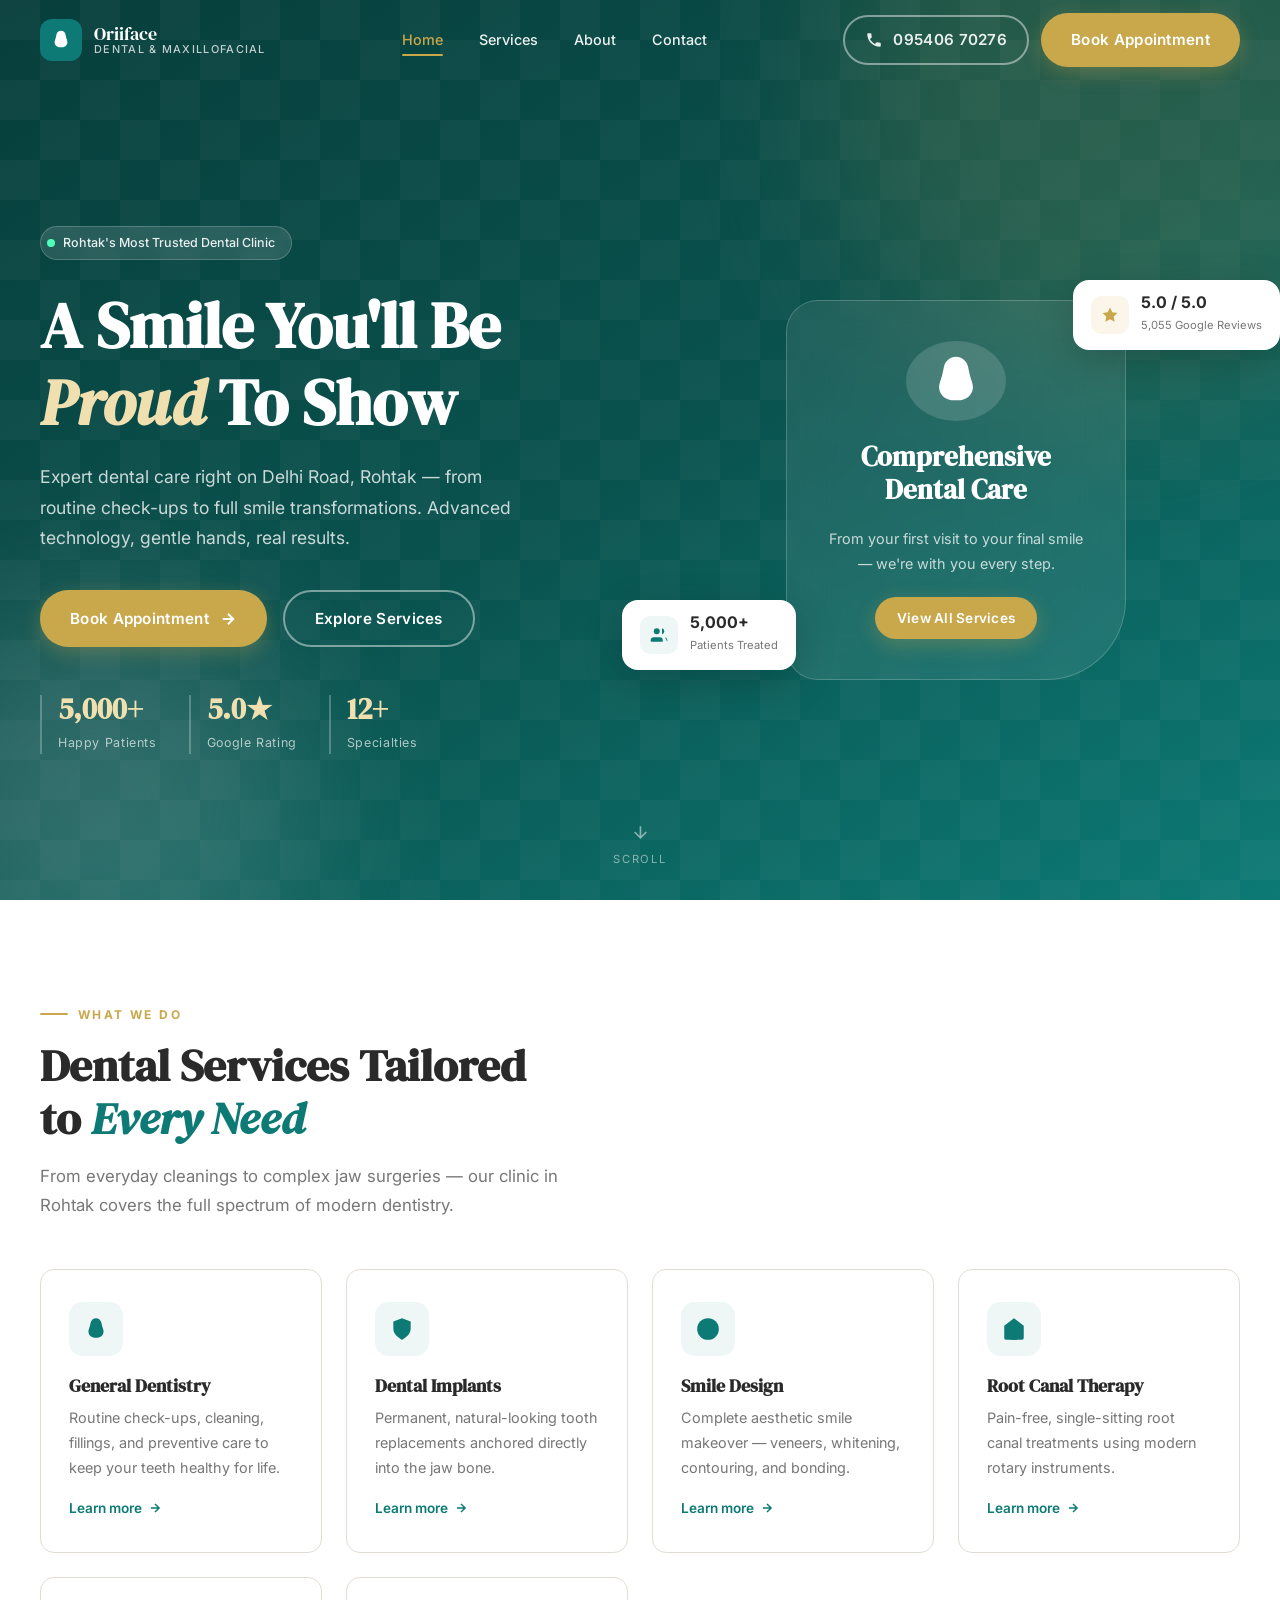
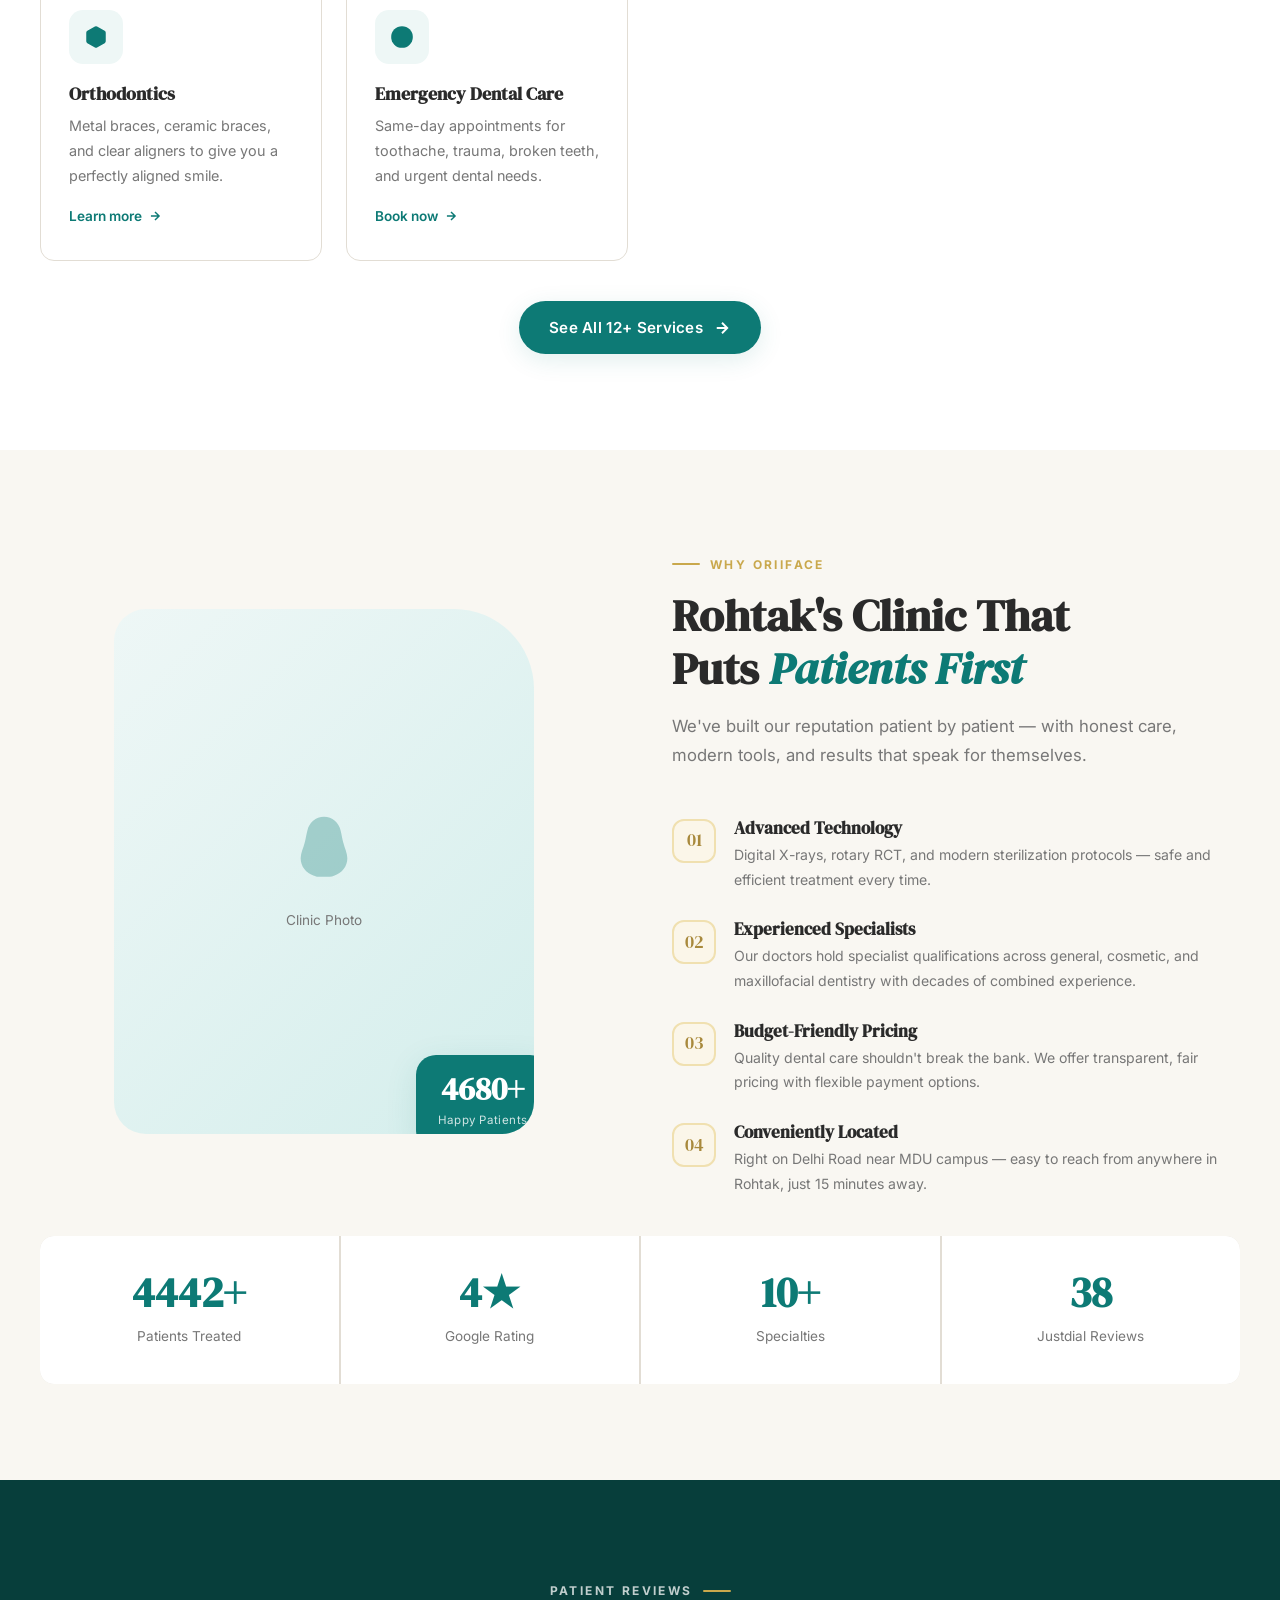
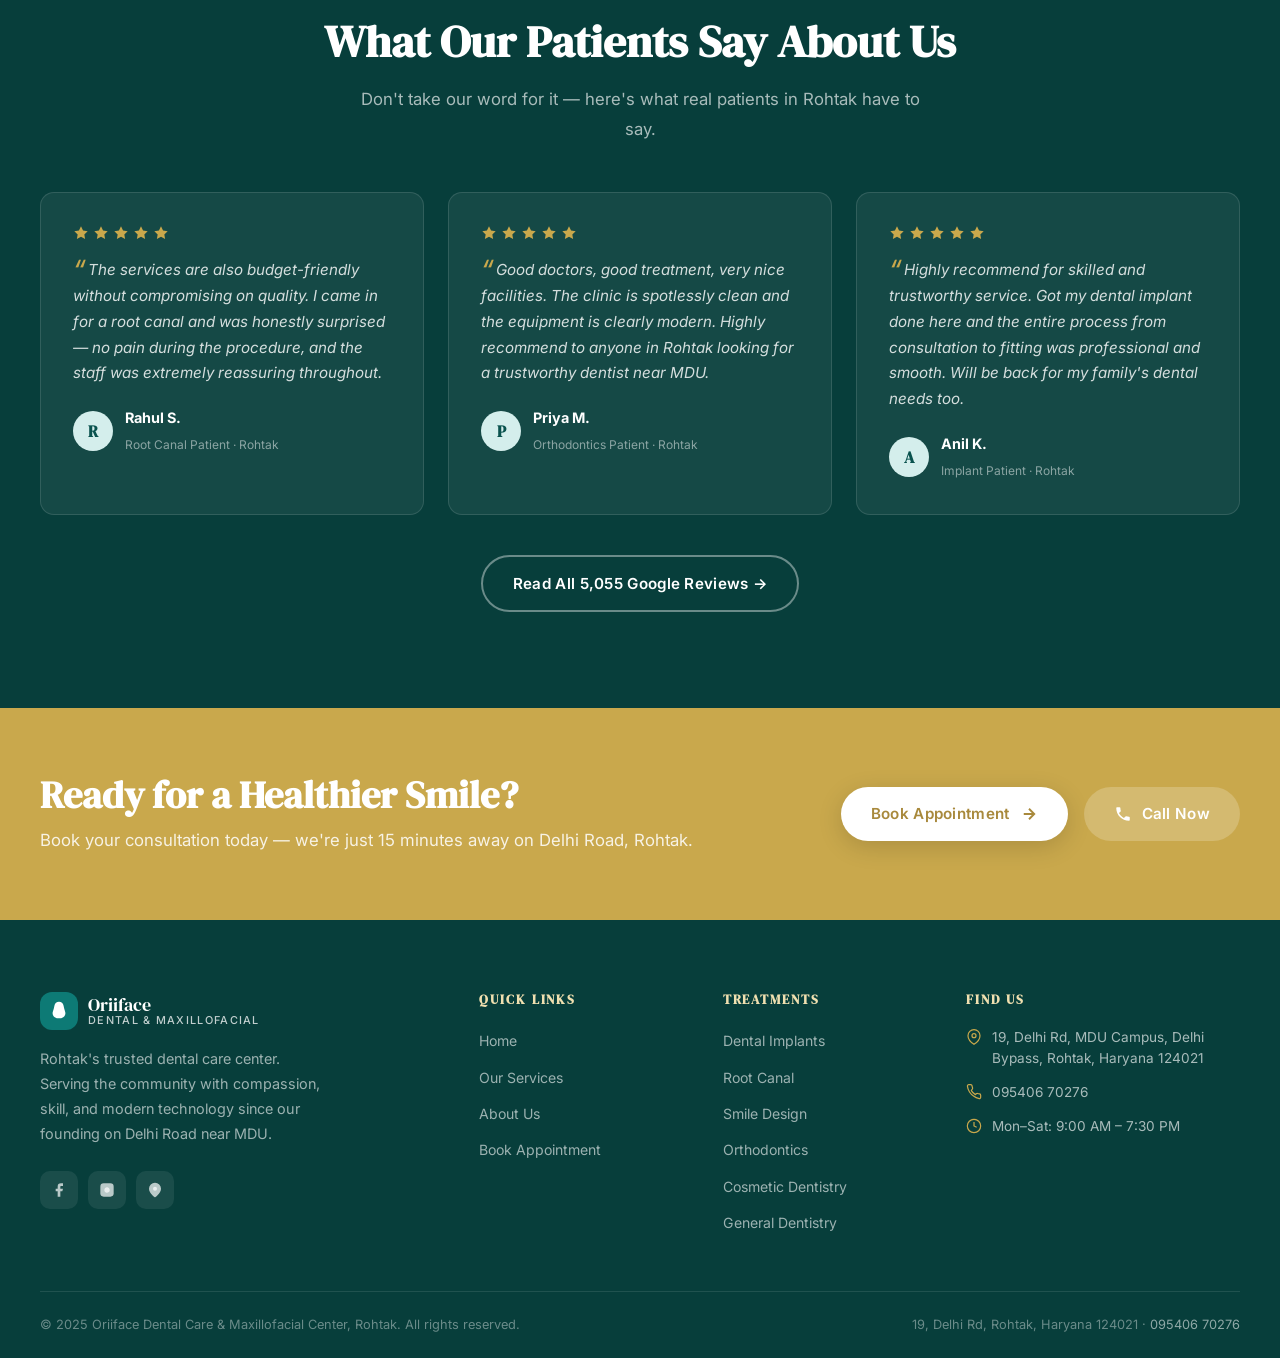
==== index.html @ bbf4f92e "Launch: Oriiface Dental Care website — 4 pages + full local SEO - index.html: Home page with hero, s" ====
<!DOCTYPE html>
<html lang="en">
<head>
  <meta charset="UTF-8" />
  <meta name="viewport" content="width=device-width, initial-scale=1.0" />

  <!-- ═══ SEO: Primary ═══ -->
  <title>Best Dental Clinic in Rohtak | Oriiface Dental Care & Maxillofacial Center</title>
  <meta name="description" content="Oriiface Dental Care & Maxillofacial Center — Rohtak's most trusted dental clinic near MDU, Delhi Bypass. Dental implants, root canals, smile design, orthodontics & cosmetic dentistry. 5-star rated. Call 095406 70276." />
  <meta name="keywords" content="dental clinic Rohtak, dentist Rohtak, best dentist in Rohtak, dental clinic near MDU Rohtak, dental implants Rohtak, root canal Rohtak, smile design Rohtak, orthodontics Rohtak, dental clinic Delhi Road Rohtak, Oriiface dental care, Haryana dental clinic" />
  <link rel="canonical" href="https://oriiface.in/" />

  <!-- ═══ SEO: Open Graph ═══ -->
  <meta property="og:type" content="website" />
  <meta property="og:title" content="Oriiface Dental Care & Maxillofacial Center | Rohtak" />
  <meta property="og:description" content="Advanced dental care in Rohtak, Haryana. Implants, cosmetic dentistry, orthodontics & more. 5-star rated clinic near MDU." />
  <meta property="og:url" content="https://oriiface.in/" />
  <meta property="og:site_name" content="Oriiface Dental Care" />
  <meta property="og:locale" content="en_IN" />

  <!-- ═══ SEO: Twitter Card ═══ -->
  <meta name="twitter:card" content="summary_large_image" />
  <meta name="twitter:title" content="Oriiface Dental Care | Best Dentist in Rohtak" />
  <meta name="twitter:description" content="Rohtak's top-rated dental clinic. Implants, root canals, cosmetic dentistry & emergency care. Book today!" />

  <!-- ═══ SEO: Geo Tags ═══ -->
  <meta name="geo.region" content="IN-HR" />
  <meta name="geo.placename" content="Rohtak, Haryana" />
  <meta name="geo.position" content="28.8955;76.6066" />
  <meta name="ICBM" content="28.8955, 76.6066" />

  <!-- ═══ Schema.org Structured Data ═══ -->
  <script type="application/ld+json">
  {
    "@context": "https://schema.org",
    "@type": "Dentist",
    "name": "Oriiface Dental Care and Maxillofacial Center",
    "description": "Rohtak's trusted dental clinic specializing in dental implants, root canal therapy, smile design, orthodontics, cosmetic dentistry, and emergency dental care.",
    "address": {
      "@type": "PostalAddress",
      "streetAddress": "19, Delhi Rd, Maharshi Dayanand University, Delhi Bypass",
      "addressLocality": "Rohtak",
      "addressRegion": "Haryana",
      "postalCode": "124021",
      "addressCountry": "IN"
    },
    "geo": {
      "@type": "GeoCoordinates",
      "latitude": 28.8955,
      "longitude": 76.6066
    },
    "telephone": "+91-95406-70276",
    "url": "https://oriiface.in",
    "openingHoursSpecification": [
      { "@type": "OpeningHoursSpecification", "dayOfWeek": ["Monday","Tuesday","Wednesday","Thursday","Friday","Saturday"], "opens": "09:00", "closes": "19:30" }
    ],
    "aggregateRating": {
      "@type": "AggregateRating",
      "ratingValue": "5.0",
      "reviewCount": "5055",
      "bestRating": "5"
    },
    "priceRange": "₹₹",
    "paymentAccepted": "Cash, UPI, Credit Card, Debit Card",
    "currenciesAccepted": "INR",
    "hasMap": "https://maps.google.com/?q=Oriiface+Dental+Care+Rohtak",
    "sameAs": []
  }
  </script>

  <link rel="stylesheet" href="css/style.css" />
  <link rel="preconnect" href="https://fonts.googleapis.com" />
  <link rel="preconnect" href="https://fonts.gstatic.com" crossorigin />
</head>
<body>

<!-- ══════════════════════════════════════
     NAVIGATION
══════════════════════════════════════ -->
<nav class="navbar" aria-label="Main navigation">
  <div class="container nav-inner">
    <a href="index.html" class="nav-logo" aria-label="Oriiface Home">
      <div class="nav-logo-icon">
        <svg viewBox="0 0 24 24" xmlns="http://www.w3.org/2000/svg">
          <path d="M12 2C9.5 2 7.5 3.8 7 6.2c-.3 1.2-.5 2.5-.8 3.6C5.8 11.5 5 12.8 5 14.5c0 2.4 1.6 4.5 4 5.2.4.1.8.3 1.2.3h3.6c.4 0 .8-.1 1.2-.3 2.4-.7 4-2.8 4-5.2 0-1.7-.8-3-1.2-4.7-.3-1.1-.5-2.4-.8-3.6C16.5 3.8 14.5 2 12 2z"/>
        </svg>
      </div>
      <div class="nav-logo-text">
        Oriiface
        <span>Dental &amp; Maxillofacial</span>
      </div>
    </a>

    <div class="nav-links">
      <a href="index.html" class="active">Home</a>
      <a href="services.html">Services</a>
      <a href="about.html">About</a>
      <a href="contact.html">Contact</a>
    </div>

    <div class="nav-cta">
      <a href="tel:+919540670276" class="btn btn-outline" style="padding:10px 20px; color: rgba(255,255,255,0.9); border-color: rgba(255,255,255,0.45);">
        <svg viewBox="0 0 24 24"><path fill="currentColor" d="M6.6 10.8c1.4 2.8 3.8 5.1 6.6 6.6l2.2-2.2c.3-.3.7-.4 1-.2 1.1.4 2.3.6 3.6.6.6 0 1 .4 1 1V20c0 .6-.4 1-1 1-9.4 0-17-7.6-17-17 0-.6.4-1 1-1h3.5c.6 0 1 .4 1 1 0 1.3.2 2.5.6 3.6.1.3 0 .7-.2 1L6.6 10.8z"/></svg>
        095406 70276
      </a>
      <a href="contact.html" class="btn btn-gold">Book Appointment</a>
    </div>

    <button class="hamburger" aria-label="Toggle menu" aria-expanded="false">
      <span></span><span></span><span></span>
    </button>
  </div>
</nav>

<!-- Mobile Menu -->
<div class="mobile-menu" role="navigation" aria-label="Mobile navigation">
  <a href="index.html">Home</a>
  <a href="services.html">Services</a>
  <a href="about.html">About Us</a>
  <a href="contact.html">Contact</a>
  <a href="contact.html" class="btn btn-gold">Book Appointment</a>
</div>


<!-- ══════════════════════════════════════
     HERO SECTION
══════════════════════════════════════ -->
<section class="hero" aria-label="Hero">
  <div class="hero-blob hero-blob-1"></div>
  <div class="hero-blob hero-blob-2"></div>

  <div class="container">
    <div class="hero-inner">

      <!-- Content -->
      <div class="hero-content">
        <div class="hero-badge">
          <span class="hero-badge-dot"></span>
          <span>Rohtak's Most Trusted Dental Clinic</span>
        </div>
        <h1>
          A Smile You'll Be <em>Proud</em> To Show
        </h1>
        <p>
          Expert dental care right on Delhi Road, Rohtak — from routine check-ups to full smile transformations. Advanced technology, gentle hands, real results.
        </p>
        <div class="hero-actions">
          <a href="contact.html" class="btn btn-gold">
            Book Appointment
            <svg viewBox="0 0 24 24" fill="none" stroke="currentColor" stroke-width="2.5"><path d="M5 12h14M12 5l7 7-7 7"/></svg>
          </a>
          <a href="services.html" class="btn btn-outline" style="color:white; border-color:rgba(255,255,255,0.45);">Explore Services</a>
        </div>
        <div class="hero-stats">
          <div class="hero-stat">
            <strong>5,000+</strong>
            <span>Happy Patients</span>
          </div>
          <div class="hero-stat">
            <strong>5.0★</strong>
            <span>Google Rating</span>
          </div>
          <div class="hero-stat">
            <strong>12+</strong>
            <span>Specialties</span>
          </div>
        </div>
      </div>

      <!-- Visual Card -->
      <div class="hero-visual">
        <div class="hero-card-main">
          <div class="hero-tooth-icon">
            <svg viewBox="0 0 24 24"><path d="M12 2C9.5 2 7.5 3.8 7 6.2c-.3 1.2-.5 2.5-.8 3.6C5.8 11.5 5 12.8 5 14.5c0 2.4 1.6 4.5 4 5.2.4.1.8.3 1.2.3h3.6c.4 0 .8-.1 1.2-.3 2.4-.7 4-2.8 4-5.2 0-1.7-.8-3-1.2-4.7-.3-1.1-.5-2.4-.8-3.6C16.5 3.8 14.5 2 12 2z"/></svg>
          </div>
          <h3>Comprehensive Dental Care</h3>
          <p>From your first visit to your final smile — we're with you every step.</p>
          <a href="services.html" class="btn btn-gold" style="font-size:0.85rem; padding:10px 22px;">View All Services</a>
        </div>

        <!-- Floating Cards -->
        <div class="hero-float-card card-rating">
          <div class="float-icon gold-bg">
            <svg viewBox="0 0 24 24"><path d="M12 2l3.09 6.26L22 9.27l-5 4.87 1.18 6.88L12 17.77l-6.18 3.25L7 14.14 2 9.27l6.91-1.01L12 2z"/></svg>
          </div>
          <div>
            <strong>5.0 / 5.0</strong>
            <span>5,055 Google Reviews</span>
          </div>
        </div>

        <div class="hero-float-card card-patients">
          <div class="float-icon teal-bg">
            <svg viewBox="0 0 24 24"><path d="M17 21v-2a4 4 0 0 0-4-4H5a4 4 0 0 0-4 4v2"/><circle cx="9" cy="7" r="4"/><path d="M23 21v-2a4 4 0 0 0-3-3.87"/><path d="M16 3.13a4 4 0 0 1 0 7.75"/></svg>
          </div>
          <div>
            <strong>5,000+</strong>
            <span>Patients Treated</span>
          </div>
        </div>
      </div>

    </div>
  </div>

  <div class="hero-scroll">
    <svg viewBox="0 0 24 24"><path d="M12 5v14M5 12l7 7 7-7"/></svg>
    Scroll
  </div>
</section>


<!-- ══════════════════════════════════════
     SERVICES OVERVIEW
══════════════════════════════════════ -->
<section class="section section-alt" aria-labelledby="services-heading">
  <div class="container">
    <div class="reveal">
      <p class="section-label">What We Do</p>
      <h2 class="section-title" id="services-heading">Dental Services Tailored<br>to <em>Every Need</em></h2>
      <p class="section-sub">From everyday cleanings to complex jaw surgeries — our clinic in Rohtak covers the full spectrum of modern dentistry.</p>
    </div>

    <div class="services-grid">
      <div class="service-card reveal reveal-delay-1">
        <div class="service-icon">
          <svg viewBox="0 0 24 24"><path d="M12 2C9.5 2 7.5 3.8 7 6.2c-.3 1.2-.5 2.5-.8 3.6C5.8 11.5 5 12.8 5 14.5c0 2.4 1.6 4.5 4 5.2.4.1.8.3 1.2.3h3.6c.4 0 .8-.1 1.2-.3 2.4-.7 4-2.8 4-5.2 0-1.7-.8-3-1.2-4.7-.3-1.1-.5-2.4-.8-3.6C16.5 3.8 14.5 2 12 2z"/></svg>
        </div>
        <h4>General Dentistry</h4>
        <p>Routine check-ups, cleaning, fillings, and preventive care to keep your teeth healthy for life.</p>
        <a href="services.html#general" class="service-link">Learn more <svg viewBox="0 0 24 24"><path d="M5 12h14M12 5l7 7-7 7"/></svg></a>
      </div>

      <div class="service-card reveal reveal-delay-2">
        <div class="service-icon">
          <svg viewBox="0 0 24 24"><path d="M12 22s8-4 8-10V5l-8-3-8 3v7c0 6 8 10 8 10z"/></svg>
        </div>
        <h4>Dental Implants</h4>
        <p>Permanent, natural-looking tooth replacements anchored directly into the jaw bone.</p>
        <a href="services.html#implants" class="service-link">Learn more <svg viewBox="0 0 24 24"><path d="M5 12h14M12 5l7 7-7 7"/></svg></a>
      </div>

      <div class="service-card reveal reveal-delay-3">
        <div class="service-icon">
          <svg viewBox="0 0 24 24"><circle cx="12" cy="12" r="10"/><path d="M8 14s1.5 2 4 2 4-2 4-2"/><line x1="9" y1="9" x2="9.01" y2="9"/><line x1="15" y1="9" x2="15.01" y2="9"/></svg>
        </div>
        <h4>Smile Design</h4>
        <p>Complete aesthetic smile makeover — veneers, whitening, contouring, and bonding.</p>
        <a href="services.html#smile" class="service-link">Learn more <svg viewBox="0 0 24 24"><path d="M5 12h14M12 5l7 7-7 7"/></svg></a>
      </div>

      <div class="service-card reveal reveal-delay-1">
        <div class="service-icon">
          <svg viewBox="0 0 24 24"><path d="M3 9l9-7 9 7v11a2 2 0 0 1-2 2H5a2 2 0 0 1-2-2z"/><polyline points="9 22 9 12 15 12 15 22"/></svg>
        </div>
        <h4>Root Canal Therapy</h4>
        <p>Pain-free, single-sitting root canal treatments using modern rotary instruments.</p>
        <a href="services.html#rct" class="service-link">Learn more <svg viewBox="0 0 24 24"><path d="M5 12h14M12 5l7 7-7 7"/></svg></a>
      </div>

      <div class="service-card reveal reveal-delay-2">
        <div class="service-icon">
          <svg viewBox="0 0 24 24"><path d="M21 16V8a2 2 0 0 0-1-1.73l-7-4a2 2 0 0 0-2 0l-7 4A2 2 0 0 0 3 8v8a2 2 0 0 0 1 1.73l7 4a2 2 0 0 0 2 0l7-4A2 2 0 0 0 21 16z"/></svg>
        </div>
        <h4>Orthodontics</h4>
        <p>Metal braces, ceramic braces, and clear aligners to give you a perfectly aligned smile.</p>
        <a href="services.html#ortho" class="service-link">Learn more <svg viewBox="0 0 24 24"><path d="M5 12h14M12 5l7 7-7 7"/></svg></a>
      </div>

      <div class="service-card reveal reveal-delay-3">
        <div class="service-icon">
          <svg viewBox="0 0 24 24"><circle cx="12" cy="12" r="10"/><line x1="12" y1="8" x2="12" y2="12"/><line x1="12" y1="16" x2="12.01" y2="16"/></svg>
        </div>
        <h4>Emergency Dental Care</h4>
        <p>Same-day appointments for toothache, trauma, broken teeth, and urgent dental needs.</p>
        <a href="contact.html" class="service-link">Book now <svg viewBox="0 0 24 24"><path d="M5 12h14M12 5l7 7-7 7"/></svg></a>
      </div>
    </div>

    <div class="text-center mt-40 reveal">
      <a href="services.html" class="btn btn-primary">
        See All 12+ Services
        <svg viewBox="0 0 24 24" fill="none" stroke="currentColor" stroke-width="2.5"><path d="M5 12h14M12 5l7 7-7 7"/></svg>
      </a>
    </div>
  </div>
</section>


<!-- ══════════════════════════════════════
     WHY CHOOSE US
══════════════════════════════════════ -->
<section class="section" aria-labelledby="why-heading">
  <div class="container">
    <div class="why-grid">

      <!-- Visual -->
      <div class="why-visual reveal">
        <div class="why-img-block">
          <div class="why-img-placeholder">
            <svg viewBox="0 0 24 24"><path d="M12 2C9.5 2 7.5 3.8 7 6.2c-.3 1.2-.5 2.5-.8 3.6C5.8 11.5 5 12.8 5 14.5c0 2.4 1.6 4.5 4 5.2.4.1.8.3 1.2.3h3.6c.4 0 .8-.1 1.2-.3 2.4-.7 4-2.8 4-5.2 0-1.7-.8-3-1.2-4.7-.3-1.1-.5-2.4-.8-3.6C16.5 3.8 14.5 2 12 2z"/></svg>
            <p>Clinic Photo</p>
          </div>
          <div class="why-badge">
            <strong data-count="5055" data-suffix="+">0+</strong>
            <span>Happy Patients</span>
          </div>
        </div>
      </div>

      <!-- Content -->
      <div class="reveal reveal-delay-2">
        <p class="section-label">Why Oriiface</p>
        <h2 class="section-title" id="why-heading">Rohtak's Clinic That<br>Puts <em>Patients First</em></h2>
        <p class="section-sub">We've built our reputation patient by patient — with honest care, modern tools, and results that speak for themselves.</p>
        <div class="why-list">
          <div class="why-item">
            <div class="why-num">01</div>
            <div>
              <h4>Advanced Technology</h4>
              <p>Digital X-rays, rotary RCT, and modern sterilization protocols — safe and efficient treatment every time.</p>
            </div>
          </div>
          <div class="why-item">
            <div class="why-num">02</div>
            <div>
              <h4>Experienced Specialists</h4>
              <p>Our doctors hold specialist qualifications across general, cosmetic, and maxillofacial dentistry with decades of combined experience.</p>
            </div>
          </div>
          <div class="why-item">
            <div class="why-num">03</div>
            <div>
              <h4>Budget-Friendly Pricing</h4>
              <p>Quality dental care shouldn't break the bank. We offer transparent, fair pricing with flexible payment options.</p>
            </div>
          </div>
          <div class="why-item">
            <div class="why-num">04</div>
            <div>
              <h4>Conveniently Located</h4>
              <p>Right on Delhi Road near MDU campus — easy to reach from anywhere in Rohtak, just 15 minutes away.</p>
            </div>
          </div>
        </div>
      </div>

    </div>

    <!-- Stats Row -->
    <div class="stats-row reveal mt-40">
      <div class="stat-item">
        <strong data-count="5055" data-suffix="+">0</strong>
        <span>Patients Treated</span>
      </div>
      <div class="stat-item">
        <strong data-count="5.0" data-suffix="★">0</strong>
        <span>Google Rating</span>
      </div>
      <div class="stat-item">
        <strong data-count="12" data-suffix="+">0</strong>
        <span>Specialties</span>
      </div>
      <div class="stat-item">
        <strong data-count="44" data-suffix="">0</strong>
        <span>Justdial Reviews</span>
      </div>
    </div>

  </div>
</section>


<!-- ══════════════════════════════════════
     TESTIMONIALS
══════════════════════════════════════ -->
<section class="section section-teal" aria-labelledby="reviews-heading">
  <div class="container">
    <div class="text-center reveal">
      <p class="section-label">Patient Reviews</p>
      <h2 class="section-title" id="reviews-heading">What Our Patients Say About Us</h2>
      <p class="section-sub">Don't take our word for it — here's what real patients in Rohtak have to say.</p>
    </div>

    <div class="testimonials-grid mt-40">
      <div class="testimonial-card reveal reveal-delay-1">
        <div class="stars">
          <svg viewBox="0 0 24 24"><path d="M12 2l3.09 6.26L22 9.27l-5 4.87 1.18 6.88L12 17.77l-6.18 3.25L7 14.14 2 9.27l6.91-1.01L12 2z"/></svg>
          <svg viewBox="0 0 24 24"><path d="M12 2l3.09 6.26L22 9.27l-5 4.87 1.18 6.88L12 17.77l-6.18 3.25L7 14.14 2 9.27l6.91-1.01L12 2z"/></svg>
          <svg viewBox="0 0 24 24"><path d="M12 2l3.09 6.26L22 9.27l-5 4.87 1.18 6.88L12 17.77l-6.18 3.25L7 14.14 2 9.27l6.91-1.01L12 2z"/></svg>
          <svg viewBox="0 0 24 24"><path d="M12 2l3.09 6.26L22 9.27l-5 4.87 1.18 6.88L12 17.77l-6.18 3.25L7 14.14 2 9.27l6.91-1.01L12 2z"/></svg>
          <svg viewBox="0 0 24 24"><path d="M12 2l3.09 6.26L22 9.27l-5 4.87 1.18 6.88L12 17.77l-6.18 3.25L7 14.14 2 9.27l6.91-1.01L12 2z"/></svg>
        </div>
        <blockquote>The services are also budget-friendly without compromising on quality. I came in for a root canal and was honestly surprised — no pain during the procedure, and the staff was extremely reassuring throughout.</blockquote>
        <div class="t-author">
          <div class="t-avatar">R</div>
          <div>
            <strong>Rahul S.</strong>
            <span>Root Canal Patient · Rohtak</span>
          </div>
        </div>
      </div>

      <div class="testimonial-card reveal reveal-delay-2">
        <div class="stars">
          <svg viewBox="0 0 24 24"><path d="M12 2l3.09 6.26L22 9.27l-5 4.87 1.18 6.88L12 17.77l-6.18 3.25L7 14.14 2 9.27l6.91-1.01L12 2z"/></svg>
          <svg viewBox="0 0 24 24"><path d="M12 2l3.09 6.26L22 9.27l-5 4.87 1.18 6.88L12 17.77l-6.18 3.25L7 14.14 2 9.27l6.91-1.01L12 2z"/></svg>
          <svg viewBox="0 0 24 24"><path d="M12 2l3.09 6.26L22 9.27l-5 4.87 1.18 6.88L12 17.77l-6.18 3.25L7 14.14 2 9.27l6.91-1.01L12 2z"/></svg>
          <svg viewBox="0 0 24 24"><path d="M12 2l3.09 6.26L22 9.27l-5 4.87 1.18 6.88L12 17.77l-6.18 3.25L7 14.14 2 9.27l6.91-1.01L12 2z"/></svg>
          <svg viewBox="0 0 24 24"><path d="M12 2l3.09 6.26L22 9.27l-5 4.87 1.18 6.88L12 17.77l-6.18 3.25L7 14.14 2 9.27l6.91-1.01L12 2z"/></svg>
        </div>
        <blockquote>Good doctors, good treatment, very nice facilities. The clinic is spotlessly clean and the equipment is clearly modern. Highly recommend to anyone in Rohtak looking for a trustworthy dentist near MDU.</blockquote>
        <div class="t-author">
          <div class="t-avatar">P</div>
          <div>
            <strong>Priya M.</strong>
            <span>Orthodontics Patient · Rohtak</span>
          </div>
        </div>
      </div>

      <div class="testimonial-card reveal reveal-delay-3">
        <div class="stars">
          <svg viewBox="0 0 24 24"><path d="M12 2l3.09 6.26L22 9.27l-5 4.87 1.18 6.88L12 17.77l-6.18 3.25L7 14.14 2 9.27l6.91-1.01L12 2z"/></svg>
          <svg viewBox="0 0 24 24"><path d="M12 2l3.09 6.26L22 9.27l-5 4.87 1.18 6.88L12 17.77l-6.18 3.25L7 14.14 2 9.27l6.91-1.01L12 2z"/></svg>
          <svg viewBox="0 0 24 24"><path d="M12 2l3.09 6.26L22 9.27l-5 4.87 1.18 6.88L12 17.77l-6.18 3.25L7 14.14 2 9.27l6.91-1.01L12 2z"/></svg>
          <svg viewBox="0 0 24 24"><path d="M12 2l3.09 6.26L22 9.27l-5 4.87 1.18 6.88L12 17.77l-6.18 3.25L7 14.14 2 9.27l6.91-1.01L12 2z"/></svg>
          <svg viewBox="0 0 24 24"><path d="M12 2l3.09 6.26L22 9.27l-5 4.87 1.18 6.88L12 17.77l-6.18 3.25L7 14.14 2 9.27l6.91-1.01L12 2z"/></svg>
        </div>
        <blockquote>Highly recommend for skilled and trustworthy service. Got my dental implant done here and the entire process from consultation to fitting was professional and smooth. Will be back for my family's dental needs too.</blockquote>
        <div class="t-author">
          <div class="t-avatar">A</div>
          <div>
            <strong>Anil K.</strong>
            <span>Implant Patient · Rohtak</span>
          </div>
        </div>
      </div>
    </div>

    <div class="text-center mt-40 reveal">
      <a href="https://maps.google.com/?q=Oriiface+Dental+Care+Rohtak" target="_blank" rel="noopener" class="btn btn-outline" style="color:white;border-color:rgba(255,255,255,0.4);">
        Read All 5,055 Google Reviews →
      </a>
    </div>
  </div>
</section>


<!-- ══════════════════════════════════════
     CTA BAND
══════════════════════════════════════ -->
<section class="cta-band" aria-label="Book appointment call to action">
  <div class="container">
    <div class="cta-inner">
      <div class="reveal">
        <h2>Ready for a Healthier Smile?</h2>
        <p>Book your consultation today — we're just 15 minutes away on Delhi Road, Rohtak.</p>
      </div>
      <div class="reveal reveal-delay-2" style="display:flex; gap:16px; flex-wrap:wrap; align-items:center;">
        <a href="contact.html" class="btn btn-primary">
          Book Appointment
          <svg viewBox="0 0 24 24" fill="none" stroke="currentColor" stroke-width="2.5"><path d="M5 12h14M12 5l7 7-7 7"/></svg>
        </a>
        <a href="tel:+919540670276" class="btn" style="background:rgba(255,255,255,0.2);color:white;">
          <svg viewBox="0 0 24 24"><path fill="currentColor" d="M6.6 10.8c1.4 2.8 3.8 5.1 6.6 6.6l2.2-2.2c.3-.3.7-.4 1-.2 1.1.4 2.3.6 3.6.6.6 0 1 .4 1 1V20c0 .6-.4 1-1 1-9.4 0-17-7.6-17-17 0-.6.4-1 1-1h3.5c.6 0 1 .4 1 1 0 1.3.2 2.5.6 3.6.1.3 0 .7-.2 1L6.6 10.8z"/></svg>
          Call Now
        </a>
      </div>
    </div>
  </div>
</section>


<!-- ══════════════════════════════════════
     FOOTER
══════════════════════════════════════ -->
<footer class="footer" aria-label="Site footer">
  <div class="container">
    <div class="footer-grid">

      <!-- Brand -->
      <div class="footer-brand">
        <div class="footer-logo">
          <div class="nav-logo-icon">
            <svg viewBox="0 0 24 24" xmlns="http://www.w3.org/2000/svg"><path d="M12 2C9.5 2 7.5 3.8 7 6.2c-.3 1.2-.5 2.5-.8 3.6C5.8 11.5 5 12.8 5 14.5c0 2.4 1.6 4.5 4 5.2.4.1.8.3 1.2.3h3.6c.4 0 .8-.1 1.2-.3 2.4-.7 4-2.8 4-5.2 0-1.7-.8-3-1.2-4.7-.3-1.1-.5-2.4-.8-3.6C16.5 3.8 14.5 2 12 2z"/></svg>
          </div>
          <div class="nav-logo-text">
            Oriiface
            <span>Dental &amp; Maxillofacial</span>
          </div>
        </div>
        <p>Rohtak's trusted dental care center. Serving the community with compassion, skill, and modern technology since our founding on Delhi Road near MDU.</p>
        <div class="footer-social">
          <a href="#" aria-label="Facebook">
            <svg viewBox="0 0 24 24"><path d="M18 2h-3a5 5 0 0 0-5 5v3H7v4h3v8h4v-8h3l1-4h-4V7a1 1 0 0 1 1-1h3z"/></svg>
          </a>
          <a href="#" aria-label="Instagram">
            <svg viewBox="0 0 24 24"><rect x="2" y="2" width="20" height="20" rx="5" ry="5"/><path d="M16 11.37A4 4 0 1 1 12.63 8 4 4 0 0 1 16 11.37z"/><line x1="17.5" y1="6.5" x2="17.51" y2="6.5"/></svg>
          </a>
          <a href="https://maps.google.com/?q=Oriiface+Dental+Care+Rohtak" target="_blank" rel="noopener" aria-label="Google Maps">
            <svg viewBox="0 0 24 24"><path d="M21 10c0 7-9 13-9 13s-9-6-9-13a9 9 0 0 1 18 0z"/><circle cx="12" cy="10" r="3"/></svg>
          </a>
        </div>
      </div>

      <!-- Quick Links -->
      <div class="footer-col">
        <h5>Quick Links</h5>
        <ul>
          <li><a href="index.html">Home</a></li>
          <li><a href="services.html">Our Services</a></li>
          <li><a href="about.html">About Us</a></li>
          <li><a href="contact.html">Book Appointment</a></li>
        </ul>
      </div>

      <!-- Services -->
      <div class="footer-col">
        <h5>Treatments</h5>
        <ul>
          <li><a href="services.html#implants">Dental Implants</a></li>
          <li><a href="services.html#rct">Root Canal</a></li>
          <li><a href="services.html#smile">Smile Design</a></li>
          <li><a href="services.html#ortho">Orthodontics</a></li>
          <li><a href="services.html#cosmetic">Cosmetic Dentistry</a></li>
          <li><a href="services.html#general">General Dentistry</a></li>
        </ul>
      </div>

      <!-- Contact -->
      <div class="footer-col">
        <h5>Find Us</h5>
        <div class="footer-contact-item">
          <svg viewBox="0 0 24 24"><path d="M21 10c0 7-9 13-9 13s-9-6-9-13a9 9 0 0 1 18 0z"/><circle cx="12" cy="10" r="3"/></svg>
          <span>19, Delhi Rd, MDU Campus, Delhi Bypass, Rohtak, Haryana 124021</span>
        </div>
        <div class="footer-contact-item">
          <svg viewBox="0 0 24 24"><path d="M22 16.92v3a2 2 0 0 1-2.18 2A19.79 19.79 0 0 1 11.27 18a19.5 19.5 0 0 1-6-6A19.79 19.79 0 0 1 2.12 3.18 2 2 0 0 1 4.11 1h3a2 2 0 0 1 2 1.72 12.84 12.84 0 0 0 .7 2.81 2 2 0 0 1-.45 2.11L8.09 9.91a16 16 0 0 0 6 6l1.27-1.27a2 2 0 0 1 2.11-.45 12.84 12.84 0 0 0 2.81.7A2 2 0 0 1 22 16.92z"/></svg>
          <span><a href="tel:+919540670276">095406 70276</a></span>
        </div>
        <div class="footer-contact-item">
          <svg viewBox="0 0 24 24"><circle cx="12" cy="12" r="10"/><polyline points="12 6 12 12 16 14"/></svg>
          <span>Mon–Sat: 9:00 AM – 7:30 PM</span>
        </div>
      </div>

    </div>

    <div class="footer-bottom">
      <span>© 2025 Oriiface Dental Care &amp; Maxillofacial Center, Rohtak. All rights reserved.</span>
      <span>19, Delhi Rd, Rohtak, Haryana 124021 · <a href="tel:+919540670276">095406 70276</a></span>
    </div>
  </div>
</footer>

<script src="js/main.js"></script>
</body>
</html>
---- css/style.css ----
/* ============================================================
   ORIIFACE DENTAL CARE — Global Stylesheet
   Color System: Teal & Gold | Custom, Non-Generic Design
   ============================================================ */

@import url('https://fonts.googleapis.com/css2?family=DM+Serif+Display:ital@0;1&family=Inter:wght@300;400;500;600;700&family=Cormorant+Garamond:ital,wght@0,400;0,600;1,400&display=swap');

/* ─── CSS Variables ─── */
:root {
  --teal:          #0D7A75;
  --teal-dark:     #09524E;
  --teal-deeper:   #073E3B;
  --teal-light:    #D4EEEC;
  --teal-pale:     #EEF7F6;
  --gold:          #C9A84C;
  --gold-dark:     #A8893C;
  --gold-light:    #F0E0B0;
  --gold-pale:     #FBF6E9;
  --bg:            #F9F7F2;
  --white:         #FFFFFF;
  --text:          #2A2A2A;
  --text-mid:      #4A4A4A;
  --text-light:    #777777;
  --border:        #E2DDD4;
  --shadow-teal:   rgba(13, 122, 117, 0.12);
  --shadow-dark:   rgba(0, 0, 0, 0.08);
  --radius-sm:     6px;
  --radius-md:     14px;
  --radius-lg:     28px;
  --radius-xl:     56px;
  --nav-h:         80px;
  --transition:    0.35s cubic-bezier(0.4, 0, 0.2, 1);
}

/* ─── Reset & Base ─── */
*, *::before, *::after { box-sizing: border-box; margin: 0; padding: 0; }
html { scroll-behavior: smooth; font-size: 16px; }
body {
  font-family: 'Inter', sans-serif;
  background: var(--bg);
  color: var(--text);
  line-height: 1.65;
  -webkit-font-smoothing: antialiased;
}
img { max-width: 100%; display: block; }
a { text-decoration: none; color: inherit; }
ul { list-style: none; }
input, textarea, select, button { font-family: inherit; }

/* ─── Typography ─── */
h1, h2, h3, h4, h5 {
  font-family: 'DM Serif Display', serif;
  line-height: 1.2;
  color: var(--text);
}
h1 { font-size: clamp(2.4rem, 5vw, 3.8rem); }
h2 { font-size: clamp(2rem, 4vw, 2.8rem); }
h3 { font-size: clamp(1.3rem, 2.5vw, 1.7rem); }
h4 { font-size: 1.2rem; }
p { color: var(--text-mid); font-size: 1rem; line-height: 1.75; }

.section-label {
  font-size: 0.75rem;
  font-weight: 700;
  letter-spacing: 0.2em;
  text-transform: uppercase;
  color: var(--gold);
  display: inline-flex;
  align-items: center;
  gap: 10px;
  margin-bottom: 14px;
}
.section-label::before {
  content: '';
  display: block;
  width: 28px;
  height: 2px;
  background: var(--gold);
  border-radius: 2px;
}
.section-title { margin-bottom: 16px; }
.section-title em {
  font-style: italic;
  color: var(--teal);
  font-family: 'DM Serif Display', serif;
}
.section-sub {
  font-size: 1.05rem;
  color: var(--text-light);
  max-width: 560px;
  margin-bottom: 48px;
}

/* ─── Container ─── */
.container {
  width: min(1200px, 100% - 48px);
  margin-inline: auto;
}

/* ─── Buttons ─── */
.btn {
  display: inline-flex;
  align-items: center;
  gap: 10px;
  padding: 14px 30px;
  border-radius: 100px;
  font-weight: 600;
  font-size: 0.95rem;
  cursor: pointer;
  border: none;
  transition: var(--transition);
  letter-spacing: 0.02em;
  white-space: nowrap;
}
.btn-primary {
  background: var(--teal);
  color: var(--white);
  box-shadow: 0 6px 24px var(--shadow-teal);
}
.btn-primary:hover {
  background: var(--teal-dark);
  transform: translateY(-2px);
  box-shadow: 0 10px 32px var(--shadow-teal);
}
.btn-outline {
  background: transparent;
  color: var(--teal);
  border: 2px solid var(--teal);
}
.btn-outline:hover {
  background: var(--teal);
  color: var(--white);
  transform: translateY(-2px);
}
.btn-gold {
  background: var(--gold);
  color: var(--white);
  box-shadow: 0 6px 20px rgba(201, 168, 76, 0.3);
}
.btn-gold:hover {
  background: var(--gold-dark);
  transform: translateY(-2px);
  box-shadow: 0 10px 28px rgba(201, 168, 76, 0.4);
}
.btn svg { width: 18px; height: 18px; transition: transform 0.25s ease; }
.btn:hover svg { transform: translateX(3px); }

/* ─── Navigation ─── */
.navbar {
  position: fixed;
  top: 0; left: 0; right: 0;
  height: var(--nav-h);
  z-index: 1000;
  transition: background 0.4s ease, box-shadow 0.4s ease, height 0.3s ease;
  background: transparent;
}
.navbar.scrolled {
  background: rgba(255, 255, 255, 0.97);
  backdrop-filter: blur(16px);
  box-shadow: 0 2px 24px rgba(0,0,0,0.07);
  height: 68px;
}
.navbar.scrolled .nav-logo-text { color: var(--teal-dark); }
.navbar.scrolled .nav-links a { color: var(--text); }
.navbar.scrolled .nav-links a:hover { color: var(--teal); }
.nav-inner {
  display: flex;
  align-items: center;
  justify-content: space-between;
  height: 100%;
}
.nav-logo { display: flex; align-items: center; gap: 12px; }
.nav-logo-icon {
  width: 42px; height: 42px;
  background: var(--teal);
  border-radius: 12px;
  display: flex; align-items: center; justify-content: center;
  flex-shrink: 0;
}
.nav-logo-icon svg { width: 22px; height: 22px; fill: white; }
.nav-logo-text {
  font-family: 'DM Serif Display', serif;
  font-size: 1.15rem;
  color: white;
  line-height: 1.1;
  transition: color 0.4s;
}
.nav-logo-text span {
  display: block;
  font-family: 'Inter', sans-serif;
  font-size: 0.68rem;
  font-weight: 500;
  letter-spacing: 0.12em;
  opacity: 0.75;
  text-transform: uppercase;
}
.nav-links {
  display: flex;
  align-items: center;
  gap: 36px;
}
.nav-links a {
  font-size: 0.9rem;
  font-weight: 500;
  color: rgba(255,255,255,0.92);
  transition: color 0.25s;
  position: relative;
}
.nav-links a::after {
  content: '';
  position: absolute;
  bottom: -4px; left: 0; right: 0;
  height: 2px;
  background: var(--gold);
  border-radius: 2px;
  transform: scaleX(0);
  transition: transform 0.25s ease;
}
.nav-links a:hover::after,
.nav-links a.active::after { transform: scaleX(1); }
.nav-links a.active { color: var(--gold); }
.nav-cta { display: flex; align-items: center; gap: 12px; }
.hamburger {
  display: none;
  flex-direction: column;
  gap: 5px;
  cursor: pointer;
  padding: 4px;
}
.hamburger span {
  display: block;
  width: 24px; height: 2px;
  background: white;
  border-radius: 2px;
  transition: var(--transition);
}
.navbar.scrolled .hamburger span { background: var(--text); }
.mobile-menu {
  display: none;
  position: fixed;
  top: var(--nav-h);
  left: 0; right: 0;
  background: white;
  padding: 24px;
  box-shadow: 0 8px 32px rgba(0,0,0,0.12);
  z-index: 999;
  flex-direction: column;
  gap: 4px;
}
.mobile-menu.open { display: flex; }
.mobile-menu a {
  padding: 12px 16px;
  font-weight: 500;
  color: var(--text);
  border-radius: var(--radius-sm);
  transition: background 0.2s;
}
.mobile-menu a:hover { background: var(--teal-pale); color: var(--teal); }
.mobile-menu .btn { width: 100%; justify-content: center; margin-top: 8px; }

/* ─── Hero (Index) ─── */
.hero {
  min-height: 100vh;
  background: linear-gradient(150deg, var(--teal-deeper) 0%, var(--teal-dark) 50%, var(--teal) 100%);
  display: flex;
  align-items: center;
  padding-top: var(--nav-h);
  position: relative;
  overflow: hidden;
}
.hero::before {
  content: '';
  position: absolute;
  inset: 0;
  background: url("data:image/svg+xml,%3Csvg width='80' height='80' viewBox='0 0 80 80' xmlns='http://www.w3.org/2000/svg'%3E%3Cg fill='none' fill-rule='evenodd'%3E%3Cg fill='%23ffffff' fill-opacity='0.03'%3E%3Cpath d='M0 0h40v40H0V0zm40 40h40v40H40V40z'/%3E%3C/g%3E%3C/g%3E%3C/svg%3E");
}
.hero-blob {
  position: absolute;
  border-radius: 50%;
  filter: blur(80px);
  opacity: 0.15;
  pointer-events: none;
}
.hero-blob-1 {
  width: 600px; height: 600px;
  background: var(--gold);
  top: -200px; right: -150px;
}
.hero-blob-2 {
  width: 400px; height: 400px;
  background: white;
  bottom: -100px; left: -100px;
}
.hero-inner {
  display: grid;
  grid-template-columns: 1fr 1fr;
  gap: 64px;
  align-items: center;
  padding: 80px 0;
  position: relative;
  z-index: 1;
}
.hero-badge {
  display: inline-flex;
  align-items: center;
  gap: 8px;
  background: rgba(255,255,255,0.12);
  backdrop-filter: blur(10px);
  border: 1px solid rgba(255,255,255,0.2);
  padding: 6px 16px 6px 6px;
  border-radius: 100px;
  margin-bottom: 28px;
}
.hero-badge-dot {
  width: 8px; height: 8px;
  background: #4EFFB8;
  border-radius: 50%;
  animation: pulse-dot 2s infinite;
}
@keyframes pulse-dot {
  0%, 100% { opacity: 1; transform: scale(1); }
  50% { opacity: 0.5; transform: scale(0.85); }
}
.hero-badge span { font-size: 0.78rem; font-weight: 500; color: rgba(255,255,255,0.9); }
.hero-content h1 {
  color: white;
  margin-bottom: 20px;
  font-size: clamp(2.6rem, 5vw, 4rem);
}
.hero-content h1 em {
  font-style: italic;
  color: var(--gold-light);
}
.hero-content p {
  color: rgba(255,255,255,0.78);
  font-size: 1.1rem;
  margin-bottom: 36px;
  max-width: 480px;
}
.hero-actions { display: flex; gap: 16px; flex-wrap: wrap; margin-bottom: 48px; }
.hero-stats {
  display: flex;
  gap: 32px;
}
.hero-stat { border-left: 2px solid rgba(255,255,255,0.25); padding-left: 16px; }
.hero-stat strong {
  display: block;
  font-family: 'DM Serif Display', serif;
  font-size: 1.8rem;
  color: var(--gold-light);
  line-height: 1;
  margin-bottom: 4px;
}
.hero-stat span { font-size: 0.78rem; color: rgba(255,255,255,0.65); letter-spacing: 0.05em; }
.hero-visual { display: flex; justify-content: center; align-items: center; position: relative; }
.hero-card-main {
  width: 340px; height: 380px;
  background: rgba(255,255,255,0.08);
  backdrop-filter: blur(20px);
  border: 1px solid rgba(255,255,255,0.2);
  border-radius: 32px 32px 80px 32px;
  display: flex;
  flex-direction: column;
  align-items: center;
  justify-content: center;
  gap: 20px;
  padding: 40px;
  position: relative;
  z-index: 2;
}
.hero-tooth-icon {
  width: 100px; height: 100px;
  background: rgba(255,255,255,0.15);
  border-radius: 50%;
  display: flex;
  align-items: center;
  justify-content: center;
}
.hero-tooth-icon svg { width: 58px; height: 58px; fill: white; }
.hero-card-main p {
  color: rgba(255,255,255,0.75);
  text-align: center;
  font-size: 0.9rem;
}
.hero-card-main h3 { color: white; text-align: center; }
.hero-float-card {
  position: absolute;
  background: white;
  border-radius: 16px;
  padding: 14px 18px;
  box-shadow: 0 12px 40px rgba(0,0,0,0.18);
  display: flex;
  align-items: center;
  gap: 12px;
  z-index: 3;
}
.hero-float-card.card-rating { top: -20px; right: -40px; }
.hero-float-card.card-patients { bottom: 10px; left: -50px; }
.float-icon {
  width: 38px; height: 38px;
  border-radius: 10px;
  display: flex; align-items: center; justify-content: center;
  flex-shrink: 0;
}
.float-icon.gold-bg { background: var(--gold-pale); }
.float-icon.teal-bg { background: var(--teal-pale); }
.float-icon svg { width: 18px; height: 18px; }
.float-icon.gold-bg svg { fill: var(--gold); }
.float-icon.teal-bg svg { fill: var(--teal); }
.hero-float-card strong { display: block; font-size: 1rem; font-weight: 700; color: var(--text); line-height: 1; }
.hero-float-card span { font-size: 0.7rem; color: var(--text-light); }
.hero-scroll {
  position: absolute;
  bottom: 32px;
  left: 50%;
  transform: translateX(-50%);
  display: flex;
  flex-direction: column;
  align-items: center;
  gap: 8px;
  color: rgba(255,255,255,0.5);
  font-size: 0.7rem;
  letter-spacing: 0.15em;
  text-transform: uppercase;
  z-index: 5;
  animation: bounce-down 2.5s ease infinite;
}
.hero-scroll svg { width: 20px; height: 20px; fill: none; stroke: rgba(255,255,255,0.5); stroke-width: 2; }
@keyframes bounce-down {
  0%, 100% { transform: translateX(-50%) translateY(0); }
  50% { transform: translateX(-50%) translateY(8px); }
}

/* ─── Section Spacing ─── */
.section { padding: 96px 0; }
.section-alt { background: var(--white); }
.section-teal { background: var(--teal-deeper); color: white; }
.section-teal .section-sub { color: rgba(255,255,255,0.65); }
.section-teal h2, .section-teal h3 { color: white; }
.section-teal p { color: rgba(255,255,255,0.75); }

/* ─── Services Grid (Home) ─── */
.services-grid {
  display: grid;
  grid-template-columns: repeat(auto-fit, minmax(260px, 1fr));
  gap: 24px;
}
.service-card {
  background: white;
  border: 1px solid var(--border);
  border-radius: var(--radius-md);
  padding: 32px 28px;
  transition: var(--transition);
  position: relative;
  overflow: hidden;
  cursor: default;
}
.service-card::before {
  content: '';
  position: absolute;
  top: 0; left: 0; right: 0;
  height: 3px;
  background: linear-gradient(90deg, var(--teal), var(--gold));
  transform: scaleX(0);
  transform-origin: left;
  transition: transform 0.4s ease;
}
.service-card:hover::before { transform: scaleX(1); }
.service-card:hover {
  transform: translateY(-6px);
  box-shadow: 0 20px 48px var(--shadow-teal);
  border-color: transparent;
}
.service-icon {
  width: 54px; height: 54px;
  background: var(--teal-pale);
  border-radius: 14px;
  display: flex;
  align-items: center;
  justify-content: center;
  margin-bottom: 20px;
  transition: background 0.3s;
}
.service-icon svg { width: 26px; height: 26px; fill: var(--teal); transition: fill 0.3s; }
.service-card:hover .service-icon { background: var(--teal); }
.service-card:hover .service-icon svg { fill: white; }
.service-card h4 { margin-bottom: 8px; font-size: 1.1rem; }
.service-card p { font-size: 0.9rem; color: var(--text-light); }
.service-link {
  display: inline-flex;
  align-items: center;
  gap: 6px;
  margin-top: 16px;
  font-size: 0.85rem;
  font-weight: 600;
  color: var(--teal);
  transition: gap 0.2s;
}
.service-link:hover { gap: 10px; }
.service-link svg { width: 14px; height: 14px; fill: none; stroke: var(--teal); stroke-width: 2.5; }

/* ─── Why Choose Us ─── */
.why-grid {
  display: grid;
  grid-template-columns: 1fr 1fr;
  gap: 64px;
  align-items: center;
}
.why-list { display: flex; flex-direction: column; gap: 28px; }
.why-item { display: flex; gap: 18px; }
.why-num {
  width: 44px; height: 44px;
  background: var(--gold-pale);
  border: 2px solid var(--gold-light);
  border-radius: 12px;
  display: flex;
  align-items: center;
  justify-content: center;
  font-family: 'DM Serif Display', serif;
  font-size: 1.1rem;
  color: var(--gold-dark);
  flex-shrink: 0;
}
.why-item h4 { margin-bottom: 4px; font-size: 1.05rem; }
.why-item p { font-size: 0.88rem; color: var(--text-light); }
.why-visual {
  position: relative;
  display: flex;
  justify-content: center;
}
.why-img-block {
  width: 100%;
  max-width: 420px;
  aspect-ratio: 4/5;
  background: linear-gradient(135deg, var(--teal-pale) 0%, var(--teal-light) 100%);
  border-radius: 32px 80px 32px 32px;
  display: flex;
  align-items: center;
  justify-content: center;
  position: relative;
  overflow: hidden;
}
.why-img-placeholder { text-align: center; padding: 32px; }
.why-img-placeholder svg { width: 80px; height: 80px; fill: var(--teal); opacity: 0.3; margin: 0 auto 12px; }
.why-img-placeholder p { color: var(--text-light); font-size: 0.85rem; }
.why-badge {
  position: absolute;
  bottom: -16px;
  right: -16px;
  background: var(--teal);
  color: white;
  border-radius: 20px;
  padding: 18px 22px;
  box-shadow: 0 8px 32px var(--shadow-teal);
  text-align: center;
}
.why-badge strong {
  display: block;
  font-family: 'DM Serif Display', serif;
  font-size: 2rem;
  line-height: 1;
}
.why-badge span { font-size: 0.72rem; opacity: 0.8; letter-spacing: 0.05em; }

/* ─── Testimonials ─── */
.testimonials-grid {
  display: grid;
  grid-template-columns: repeat(auto-fit, minmax(300px, 1fr));
  gap: 24px;
}
.testimonial-card {
  background: rgba(255,255,255,0.06);
  border: 1px solid rgba(255,255,255,0.12);
  border-radius: var(--radius-md);
  padding: 32px;
  transition: background 0.3s;
}
.testimonial-card:hover { background: rgba(255,255,255,0.1); }
.stars { display: flex; gap: 4px; margin-bottom: 16px; }
.stars svg { width: 16px; height: 16px; fill: var(--gold); }
.testimonial-card blockquote {
  font-size: 0.95rem;
  color: rgba(255,255,255,0.82);
  font-style: italic;
  line-height: 1.7;
  margin-bottom: 20px;
}
.testimonial-card blockquote::before { content: '\201C'; font-size: 2rem; color: var(--gold); line-height: 0; vertical-align: -0.5rem; margin-right: 4px; }
.t-author { display: flex; align-items: center; gap: 12px; }
.t-avatar {
  width: 40px; height: 40px;
  border-radius: 50%;
  background: var(--teal-light);
  display: flex;
  align-items: center;
  justify-content: center;
  font-family: 'DM Serif Display', serif;
  font-size: 1rem;
  color: var(--teal-dark);
  font-weight: 600;
}
.t-author strong { display: block; font-size: 0.9rem; color: white; }
.t-author span { font-size: 0.75rem; color: rgba(255,255,255,0.5); }

/* ─── CTA Band ─── */
.cta-band {
  background: var(--gold);
  padding: 64px 0;
}
.cta-inner {
  display: flex;
  align-items: center;
  justify-content: space-between;
  gap: 32px;
  flex-wrap: wrap;
}
.cta-band h2 { color: white; font-size: clamp(1.8rem, 3.5vw, 2.4rem); margin-bottom: 8px; }
.cta-band p { color: rgba(255,255,255,0.85); font-size: 1.05rem; }
.cta-band .btn-primary {
  background: white;
  color: var(--gold-dark);
  box-shadow: 0 6px 24px rgba(0,0,0,0.15);
}
.cta-band .btn-primary:hover { background: var(--bg); }

/* ─── Page Hero (inner pages) ─── */
.page-hero {
  background: linear-gradient(135deg, var(--teal-deeper) 0%, var(--teal) 100%);
  padding: calc(var(--nav-h) + 56px) 0 72px;
  position: relative;
  overflow: hidden;
}
.page-hero::after {
  content: '';
  position: absolute;
  bottom: -1px; left: 0; right: 0;
  height: 56px;
  background: var(--bg);
  clip-path: ellipse(55% 100% at 50% 100%);
}
.page-hero h1 { color: white; }
.page-hero .section-label { color: var(--gold-light); }
.page-hero .section-label::before { background: var(--gold-light); }
.page-hero p { color: rgba(255,255,255,0.75); max-width: 560px; margin-top: 16px; }
.breadcrumb {
  display: flex;
  align-items: center;
  gap: 8px;
  margin-bottom: 24px;
  font-size: 0.82rem;
  color: rgba(255,255,255,0.55);
}
.breadcrumb a { color: rgba(255,255,255,0.7); transition: color 0.2s; }
.breadcrumb a:hover { color: white; }
.breadcrumb svg { width: 12px; height: 12px; fill: none; stroke: rgba(255,255,255,0.4); stroke-width: 2; }

/* ─── Services Page ─── */
.services-full { display: flex; flex-direction: column; gap: 56px; }
.service-row {
  display: grid;
  grid-template-columns: 1fr 1.6fr;
  gap: 48px;
  align-items: start;
  background: white;
  border-radius: var(--radius-lg);
  overflow: hidden;
  border: 1px solid var(--border);
}
.service-row.reverse { grid-template-columns: 1.6fr 1fr; }
.service-row-visual {
  background: linear-gradient(135deg, var(--teal-pale), var(--teal-light));
  display: flex;
  align-items: center;
  justify-content: center;
  min-height: 260px;
  flex-direction: column;
  gap: 16px;
}
.service-row.reverse .service-row-visual { order: 2; }
.service-row-visual svg { width: 72px; height: 72px; fill: var(--teal); opacity: 0.5; }
.service-row-visual span { font-size: 0.8rem; color: var(--text-light); }
.service-row-body { padding: 40px 40px 40px 12px; }
.service-row.reverse .service-row-body { padding: 40px 12px 40px 40px; }
.service-row-body .section-label { margin-bottom: 10px; }
.service-row-body h3 { margin-bottom: 12px; }
.service-row-body p { font-size: 0.95rem; margin-bottom: 20px; }
.service-features { display: flex; flex-direction: column; gap: 10px; }
.service-feature-item {
  display: flex;
  align-items: flex-start;
  gap: 10px;
  font-size: 0.9rem;
  color: var(--text-mid);
}
.service-feature-item svg { width: 18px; height: 18px; fill: var(--teal); flex-shrink: 0; margin-top: 1px; }

/* ─── Services Cards Grid (Services Page) ─── */
.services-cards-grid {
  display: grid;
  grid-template-columns: repeat(auto-fill, minmax(280px, 1fr));
  gap: 24px;
}
.service-detail-card {
  background: white;
  border: 1px solid var(--border);
  border-radius: var(--radius-md);
  padding: 36px 28px 28px;
  position: relative;
  transition: var(--transition);
}
.service-detail-card:hover {
  transform: translateY(-5px);
  box-shadow: 0 16px 40px var(--shadow-teal);
  border-color: var(--teal-light);
}
.service-detail-card .service-icon { margin-bottom: 18px; }
.service-detail-card h3 { font-size: 1.25rem; margin-bottom: 10px; }
.service-detail-card p { font-size: 0.88rem; color: var(--text-light); margin-bottom: 18px; }
.tag-row { display: flex; flex-wrap: wrap; gap: 6px; }
.tag {
  font-size: 0.72rem;
  font-weight: 600;
  padding: 4px 10px;
  border-radius: 100px;
  background: var(--teal-pale);
  color: var(--teal-dark);
  letter-spacing: 0.04em;
}
.tag.gold { background: var(--gold-pale); color: var(--gold-dark); }

/* ─── About Page ─── */
.about-story-grid {
  display: grid;
  grid-template-columns: 1fr 1fr;
  gap: 64px;
  align-items: center;
}
.about-story-visual {
  position: relative;
}
.about-img-main {
  width: 100%;
  aspect-ratio: 3/4;
  background: linear-gradient(160deg, var(--teal-pale) 0%, var(--teal-light) 100%);
  border-radius: 24px 80px 24px 24px;
  display: flex; align-items: center; justify-content: center;
  flex-direction: column; gap: 12px;
}
.about-img-main svg { width: 80px; height: 80px; fill: var(--teal); opacity: 0.35; }
.about-img-main span { color: var(--text-light); font-size: 0.82rem; }
.about-img-accent {
  position: absolute;
  top: 40px; right: -32px;
  width: 160px;
  background: var(--gold);
  border-radius: 16px;
  padding: 20px;
  color: white;
  text-align: center;
  box-shadow: 0 8px 32px rgba(201, 168, 76, 0.35);
}
.about-img-accent strong {
  display: block;
  font-family: 'DM Serif Display', serif;
  font-size: 2rem;
  line-height: 1;
}
.about-img-accent span { font-size: 0.72rem; opacity: 0.85; letter-spacing: 0.04em; }
.about-story-content .section-sub { margin-bottom: 28px; }
.about-story-content p { margin-bottom: 16px; }
.values-grid {
  display: grid;
  grid-template-columns: repeat(3, 1fr);
  gap: 20px;
}
.value-card {
  background: white;
  border: 1px solid var(--border);
  border-radius: var(--radius-md);
  padding: 28px 22px;
  text-align: center;
  transition: var(--transition);
}
.value-card:hover {
  border-color: var(--teal-light);
  transform: translateY(-4px);
  box-shadow: 0 12px 32px var(--shadow-teal);
}
.value-icon {
  width: 52px; height: 52px;
  background: var(--teal-pale);
  border-radius: 50%;
  display: flex;
  align-items: center; justify-content: center;
  margin: 0 auto 16px;
}
.value-icon svg { width: 24px; height: 24px; fill: var(--teal); }
.value-card h4 { font-size: 1rem; margin-bottom: 8px; }
.value-card p { font-size: 0.85rem; color: var(--text-light); }
.team-grid {
  display: grid;
  grid-template-columns: repeat(auto-fit, minmax(240px, 1fr));
  gap: 28px;
}
.team-card {
  background: white;
  border: 1px solid var(--border);
  border-radius: var(--radius-md);
  overflow: hidden;
  transition: var(--transition);
  text-align: center;
}
.team-card:hover {
  transform: translateY(-6px);
  box-shadow: 0 16px 40px var(--shadow-teal);
}
.team-photo {
  height: 220px;
  background: linear-gradient(160deg, var(--teal-pale), var(--teal-light));
  display: flex;
  align-items: center;
  justify-content: center;
}
.team-photo svg { width: 80px; height: 80px; fill: var(--teal); opacity: 0.4; }
.team-info { padding: 22px 18px; }
.team-info h4 { margin-bottom: 4px; }
.team-info .team-role { font-size: 0.82rem; color: var(--teal); font-weight: 600; margin-bottom: 8px; }
.team-info p { font-size: 0.82rem; color: var(--text-light); }

/* ─── Contact Page ─── */
.contact-grid {
  display: grid;
  grid-template-columns: 1fr 1.4fr;
  gap: 48px;
  align-items: start;
}
.contact-info-card {
  background: var(--teal-deeper);
  border-radius: var(--radius-lg);
  padding: 48px 36px;
  color: white;
  position: sticky;
  top: calc(var(--nav-h) + 24px);
}
.contact-info-card h3 { color: white; margin-bottom: 8px; }
.contact-info-card > p { color: rgba(255,255,255,0.65); margin-bottom: 36px; }
.contact-details { display: flex; flex-direction: column; gap: 24px; }
.contact-detail-item { display: flex; gap: 16px; }
.contact-detail-icon {
  width: 44px; height: 44px;
  background: rgba(255,255,255,0.1);
  border-radius: 12px;
  display: flex;
  align-items: center; justify-content: center;
  flex-shrink: 0;
}
.contact-detail-icon svg { width: 20px; height: 20px; fill: none; stroke: var(--gold-light); stroke-width: 1.8; }
.contact-detail-text strong { display: block; font-size: 0.78rem; letter-spacing: 0.1em; text-transform: uppercase; color: rgba(255,255,255,0.5); margin-bottom: 4px; }
.contact-detail-text span, .contact-detail-text a {
  font-size: 0.95rem;
  color: rgba(255,255,255,0.88);
}
.contact-detail-text a:hover { color: var(--gold-light); }
.contact-hours-table { width: 100%; margin-top: 32px; }
.contact-hours-table caption {
  font-size: 0.75rem;
  letter-spacing: 0.1em;
  text-transform: uppercase;
  color: rgba(255,255,255,0.5);
  text-align: left;
  margin-bottom: 12px;
}
.contact-hours-table tr { border-bottom: 1px solid rgba(255,255,255,0.08); }
.contact-hours-table td { padding: 8px 0; font-size: 0.88rem; color: rgba(255,255,255,0.75); }
.contact-hours-table td:last-child { text-align: right; color: rgba(255,255,255,0.95); }
.open-badge {
  display: inline-flex;
  align-items: center;
  gap: 6px;
  background: rgba(78, 255, 184, 0.15);
  color: #4EFFB8;
  font-size: 0.75rem;
  font-weight: 600;
  padding: 4px 10px;
  border-radius: 100px;
  border: 1px solid rgba(78, 255, 184, 0.3);
  margin-top: 20px;
}
.open-badge span { width: 6px; height: 6px; background: #4EFFB8; border-radius: 50%; }
/* Form */
.booking-form {
  background: white;
  border: 1px solid var(--border);
  border-radius: var(--radius-lg);
  padding: 48px 40px;
}
.form-title { margin-bottom: 8px; }
.form-sub { color: var(--text-light); font-size: 0.9rem; margin-bottom: 32px; }
.form-row { display: grid; grid-template-columns: 1fr 1fr; gap: 20px; }
.form-group { display: flex; flex-direction: column; gap: 8px; margin-bottom: 20px; }
.form-group label { font-size: 0.82rem; font-weight: 600; color: var(--text); letter-spacing: 0.03em; }
.form-group input,
.form-group select,
.form-group textarea {
  padding: 12px 16px;
  border: 1.5px solid var(--border);
  border-radius: var(--radius-sm);
  font-size: 0.95rem;
  color: var(--text);
  background: var(--bg);
  transition: border-color 0.25s, box-shadow 0.25s;
  outline: none;
}
.form-group input:focus,
.form-group select:focus,
.form-group textarea:focus {
  border-color: var(--teal);
  box-shadow: 0 0 0 3px rgba(13, 122, 117, 0.1);
  background: white;
}
.form-group textarea { resize: vertical; min-height: 100px; }
.form-group select { appearance: none; cursor: pointer; }
.form-submit { width: 100%; padding: 16px; font-size: 1rem; justify-content: center; border-radius: var(--radius-sm); }
.map-wrapper {
  margin-top: 48px;
  border-radius: var(--radius-lg);
  overflow: hidden;
  border: 1px solid var(--border);
  height: 380px;
}
.map-wrapper iframe { width: 100%; height: 100%; border: none; }

/* ─── Footer ─── */
.footer {
  background: var(--teal-deeper);
  color: white;
  padding-top: 72px;
}
.footer-grid {
  display: grid;
  grid-template-columns: 2fr 1fr 1fr 1.4fr;
  gap: 48px;
  padding-bottom: 56px;
  border-bottom: 1px solid rgba(255,255,255,0.1);
}
.footer-brand p { color: rgba(255,255,255,0.6); font-size: 0.9rem; margin: 16px 0 24px; max-width: 280px; }
.footer-social { display: flex; gap: 10px; }
.footer-social a {
  width: 38px; height: 38px;
  background: rgba(255,255,255,0.08);
  border-radius: 10px;
  display: flex;
  align-items: center; justify-content: center;
  transition: background 0.25s;
}
.footer-social a:hover { background: var(--teal); }
.footer-social svg { width: 16px; height: 16px; fill: rgba(255,255,255,0.7); }
.footer-col h5 {
  font-size: 0.8rem;
  letter-spacing: 0.15em;
  text-transform: uppercase;
  color: var(--gold-light);
  margin-bottom: 20px;
}
.footer-col ul { display: flex; flex-direction: column; gap: 10px; }
.footer-col ul li a {
  font-size: 0.88rem;
  color: rgba(255,255,255,0.6);
  transition: color 0.2s;
}
.footer-col ul li a:hover { color: white; }
.footer-contact-item { display: flex; align-items: flex-start; gap: 10px; margin-bottom: 14px; }
.footer-contact-item svg { width: 16px; height: 16px; fill: none; stroke: var(--gold); stroke-width: 1.8; flex-shrink: 0; margin-top: 2px; }
.footer-contact-item span { font-size: 0.85rem; color: rgba(255,255,255,0.65); line-height: 1.5; }
.footer-bottom {
  display: flex;
  align-items: center;
  justify-content: space-between;
  padding: 22px 0;
  font-size: 0.8rem;
  color: rgba(255,255,255,0.4);
  flex-wrap: wrap;
  gap: 12px;
}
.footer-bottom a { color: rgba(255,255,255,0.55); transition: color 0.2s; }
.footer-bottom a:hover { color: white; }
.footer-logo { display: flex; align-items: center; gap: 10px; margin-bottom: 16px; }
.footer-logo .nav-logo-icon { width: 38px; height: 38px; }
.footer-logo .nav-logo-text { color: white; }

/* ─── Stats Row ─── */
.stats-row {
  display: grid;
  grid-template-columns: repeat(4, 1fr);
  gap: 2px;
  background: var(--border);
  border-radius: var(--radius-md);
  overflow: hidden;
  margin-top: 56px;
}
.stat-item {
  background: white;
  padding: 36px 24px;
  text-align: center;
}
.stat-item strong {
  display: block;
  font-family: 'DM Serif Display', serif;
  font-size: 2.6rem;
  color: var(--teal);
  line-height: 1;
  margin-bottom: 8px;
}
.stat-item span { font-size: 0.85rem; color: var(--text-light); }

/* ─── FAQ ─── */
.faq-list { max-width: 720px; display: flex; flex-direction: column; gap: 4px; }
.faq-item { background: white; border: 1px solid var(--border); border-radius: var(--radius-sm); overflow: hidden; }
.faq-q {
  width: 100%;
  display: flex;
  align-items: center;
  justify-content: space-between;
  padding: 18px 22px;
  background: none;
  border: none;
  cursor: pointer;
  text-align: left;
  font-weight: 600;
  font-size: 0.95rem;
  color: var(--text);
  transition: color 0.2s;
}
.faq-q:hover { color: var(--teal); }
.faq-q svg { width: 18px; height: 18px; fill: none; stroke: var(--text-light); stroke-width: 2; transition: transform 0.3s; flex-shrink: 0; }
.faq-item.open .faq-q svg { transform: rotate(180deg); stroke: var(--teal); }
.faq-a { display: none; padding: 0 22px 18px; font-size: 0.92rem; color: var(--text-light); line-height: 1.7; }
.faq-item.open .faq-a { display: block; }

/* ─── Utility ─── */
.text-center { text-align: center; }
.text-center .section-sub { margin-inline: auto; }
.text-center .section-label { justify-content: center; }
.text-center .section-label::before { display: none; }
.text-center .section-label::after { content: ''; display: block; width: 28px; height: 2px; background: var(--gold); border-radius: 2px; }
.gold-underline { text-decoration: none; border-bottom: 2px solid var(--gold); padding-bottom: 2px; }
.mt-8 { margin-top: 8px; }
.mt-16 { margin-top: 16px; }
.mt-24 { margin-top: 24px; }
.mt-40 { margin-top: 40px; }
.mb-0 { margin-bottom: 0 !important; }

/* ─── Scroll Animation ─── */
.reveal { opacity: 0; transform: translateY(28px); transition: opacity 0.65s ease, transform 0.65s ease; }
.reveal.visible { opacity: 1; transform: translateY(0); }
.reveal-delay-1 { transition-delay: 0.1s; }
.reveal-delay-2 { transition-delay: 0.2s; }
.reveal-delay-3 { transition-delay: 0.3s; }
.reveal-delay-4 { transition-delay: 0.4s; }

/* ─── Responsive ─── */
@media (max-width: 1024px) {
  .footer-grid { grid-template-columns: 1fr 1fr; }
  .contact-grid { grid-template-columns: 1fr; }
  .contact-info-card { position: static; }
  .why-grid { grid-template-columns: 1fr; }
  .why-visual { order: -1; }
}
@media (max-width: 900px) {
  .hero-inner { grid-template-columns: 1fr; text-align: center; }
  .hero-content p { margin-inline: auto; }
  .hero-actions { justify-content: center; }
  .hero-stats { justify-content: center; }
  .hero-visual { display: none; }
  .about-story-grid { grid-template-columns: 1fr; }
  .about-img-accent { right: 16px; }
  .values-grid { grid-template-columns: 1fr 1fr; }
  .stats-row { grid-template-columns: 1fr 1fr; }
  .service-row, .service-row.reverse { grid-template-columns: 1fr; }
  .service-row.reverse .service-row-visual { order: 0; }
  .service-row-body, .service-row.reverse .service-row-body { padding: 28px; }
}
@media (max-width: 768px) {
  :root { --nav-h: 70px; }
  .nav-links, .nav-cta { display: none; }
  .hamburger { display: flex; }
  .form-row { grid-template-columns: 1fr; }
  .booking-form { padding: 32px 24px; }
  .footer-grid { grid-template-columns: 1fr; gap: 32px; }
  .cta-inner { flex-direction: column; text-align: center; }
  .values-grid { grid-template-columns: 1fr; }
  .stats-row { grid-template-columns: 1fr 1fr; }
}
@media (max-width: 480px) {
  .hero-stats { flex-direction: column; gap: 16px; align-items: flex-start; }
  .hero-stats { align-items: center; }
  .stats-row { grid-template-columns: 1fr 1fr; }
}
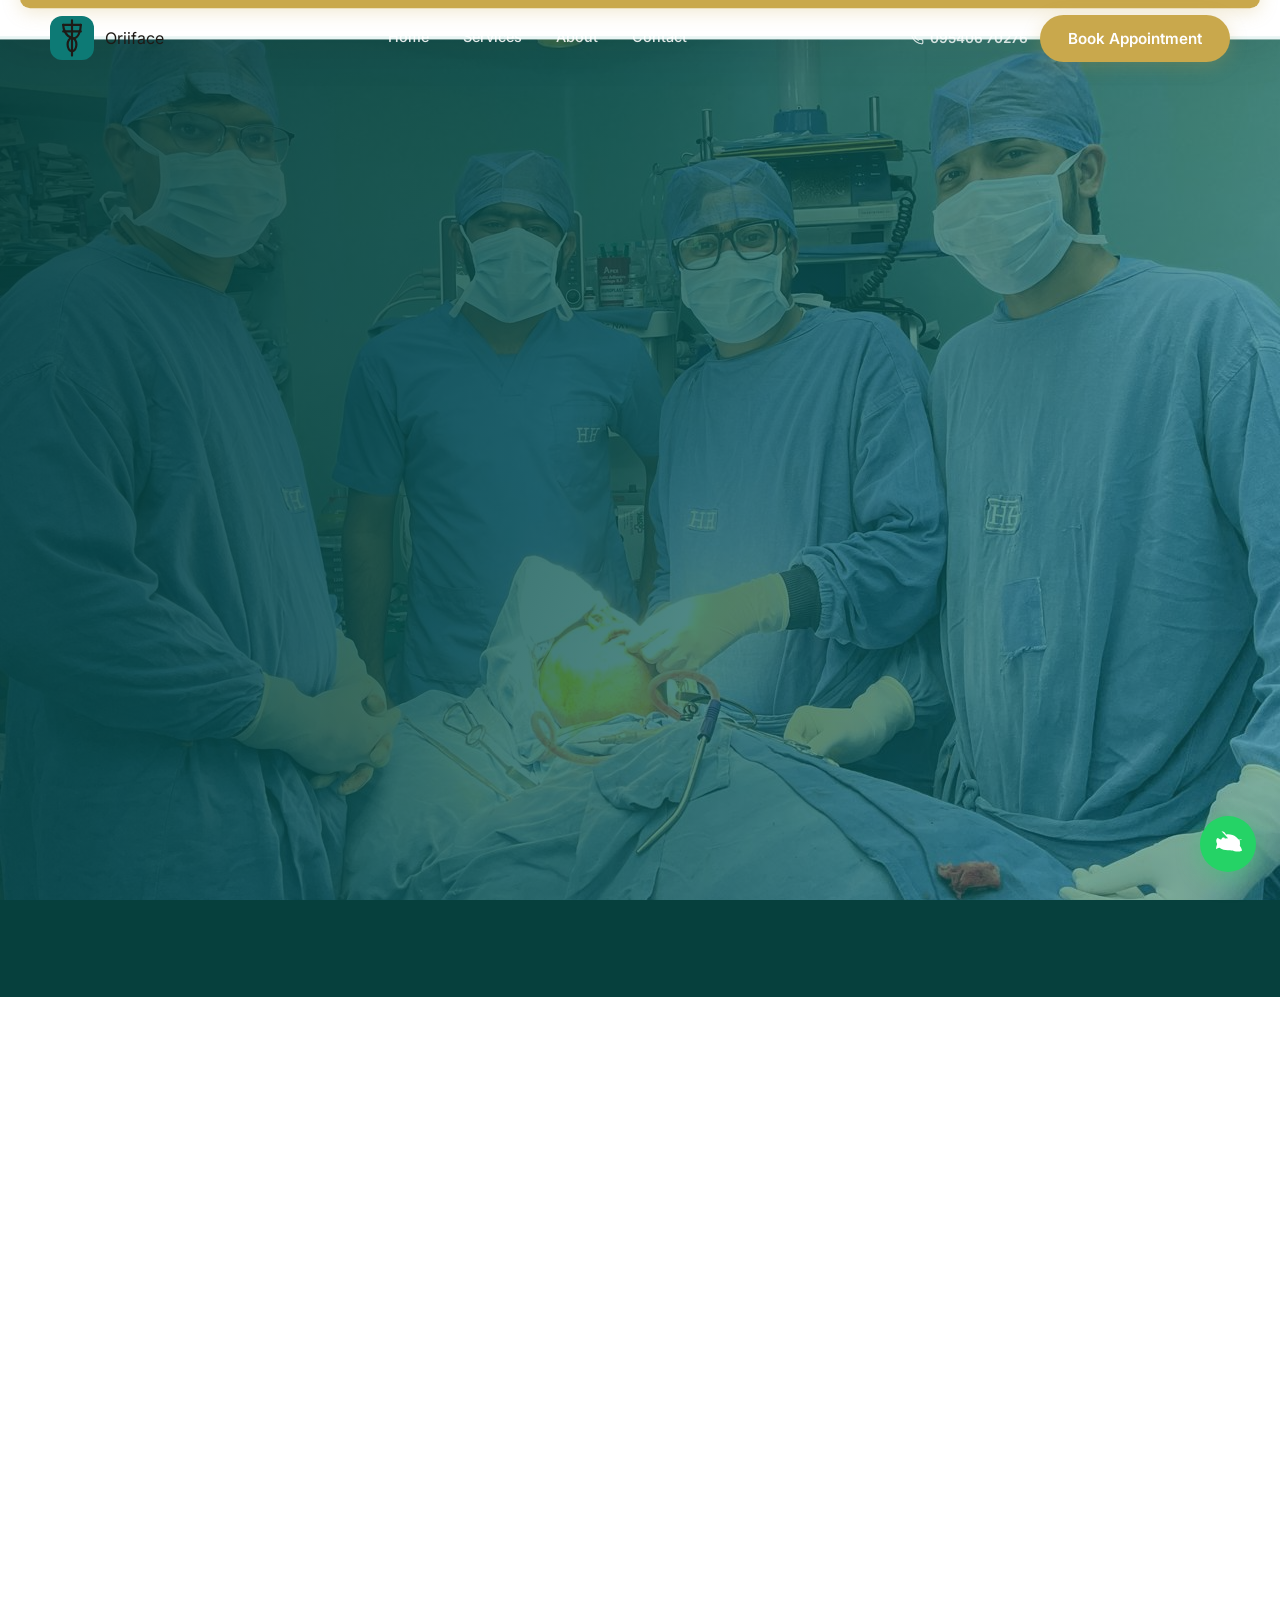
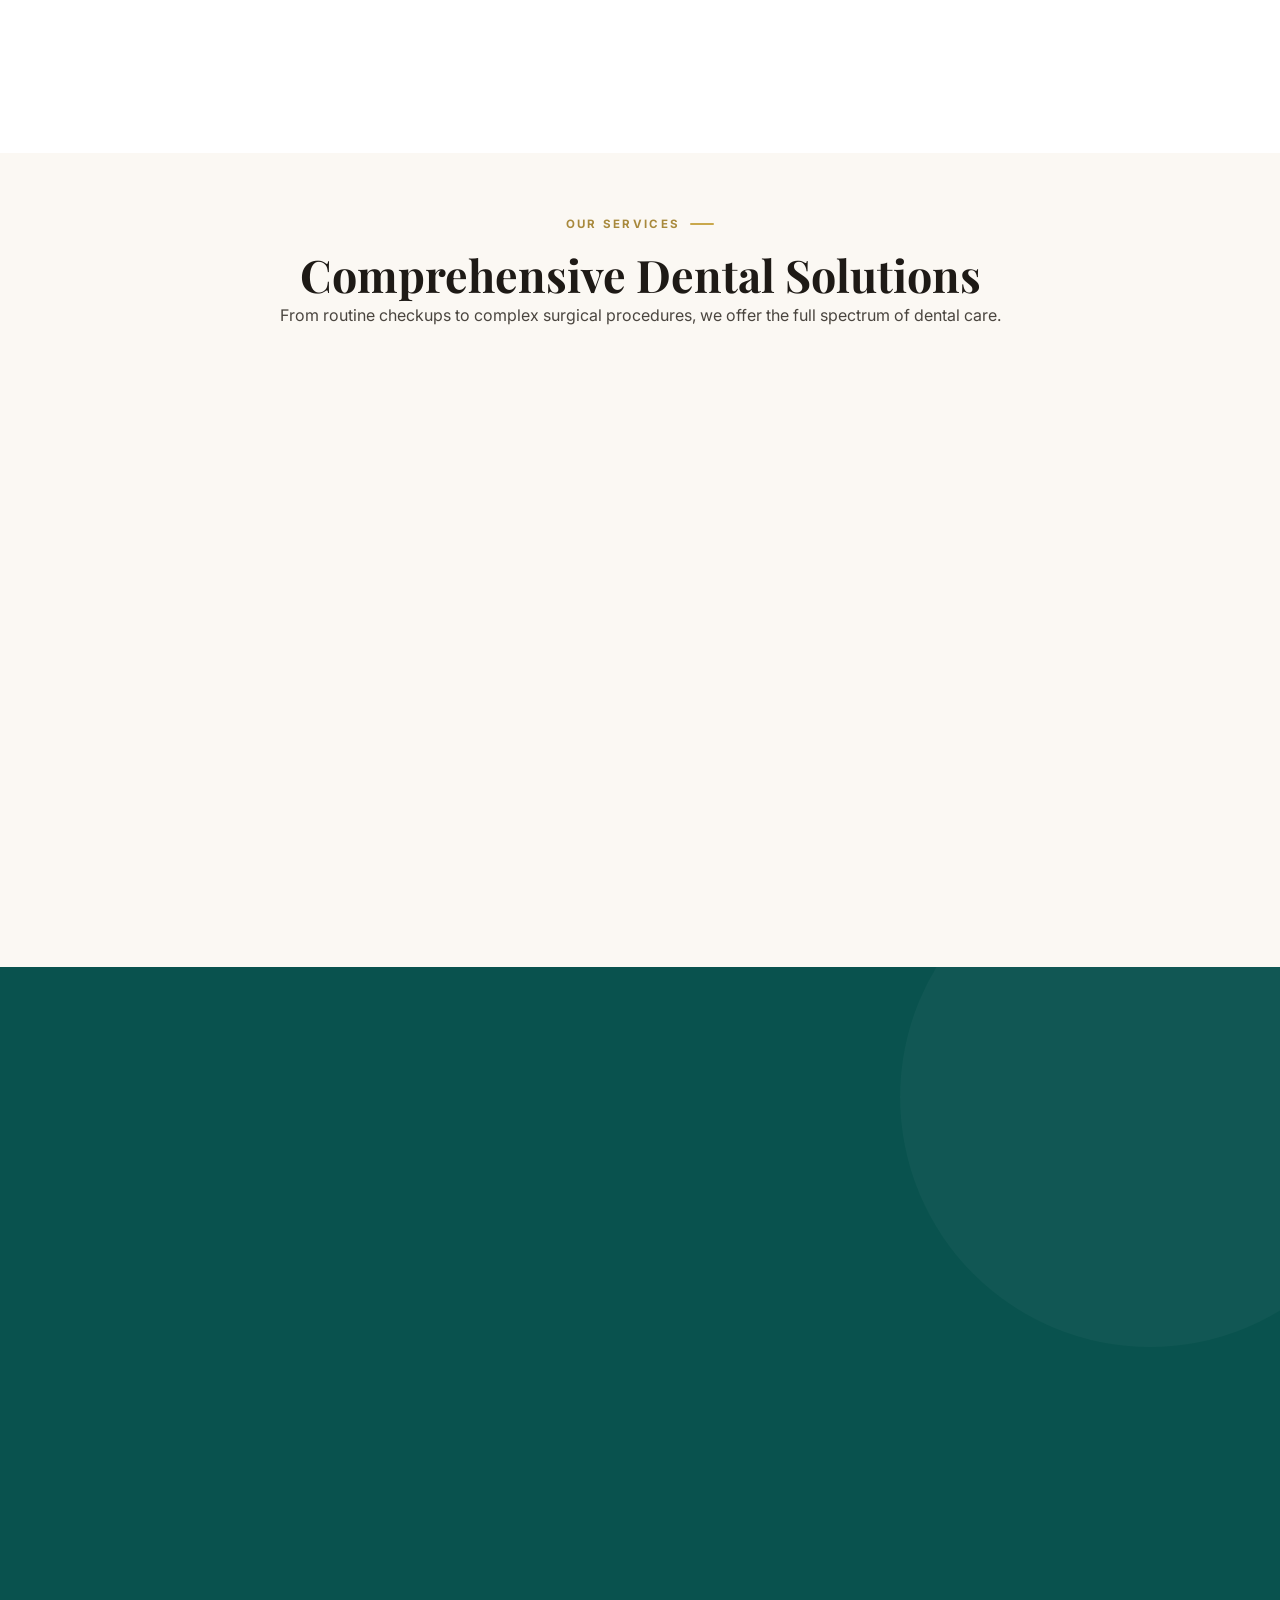
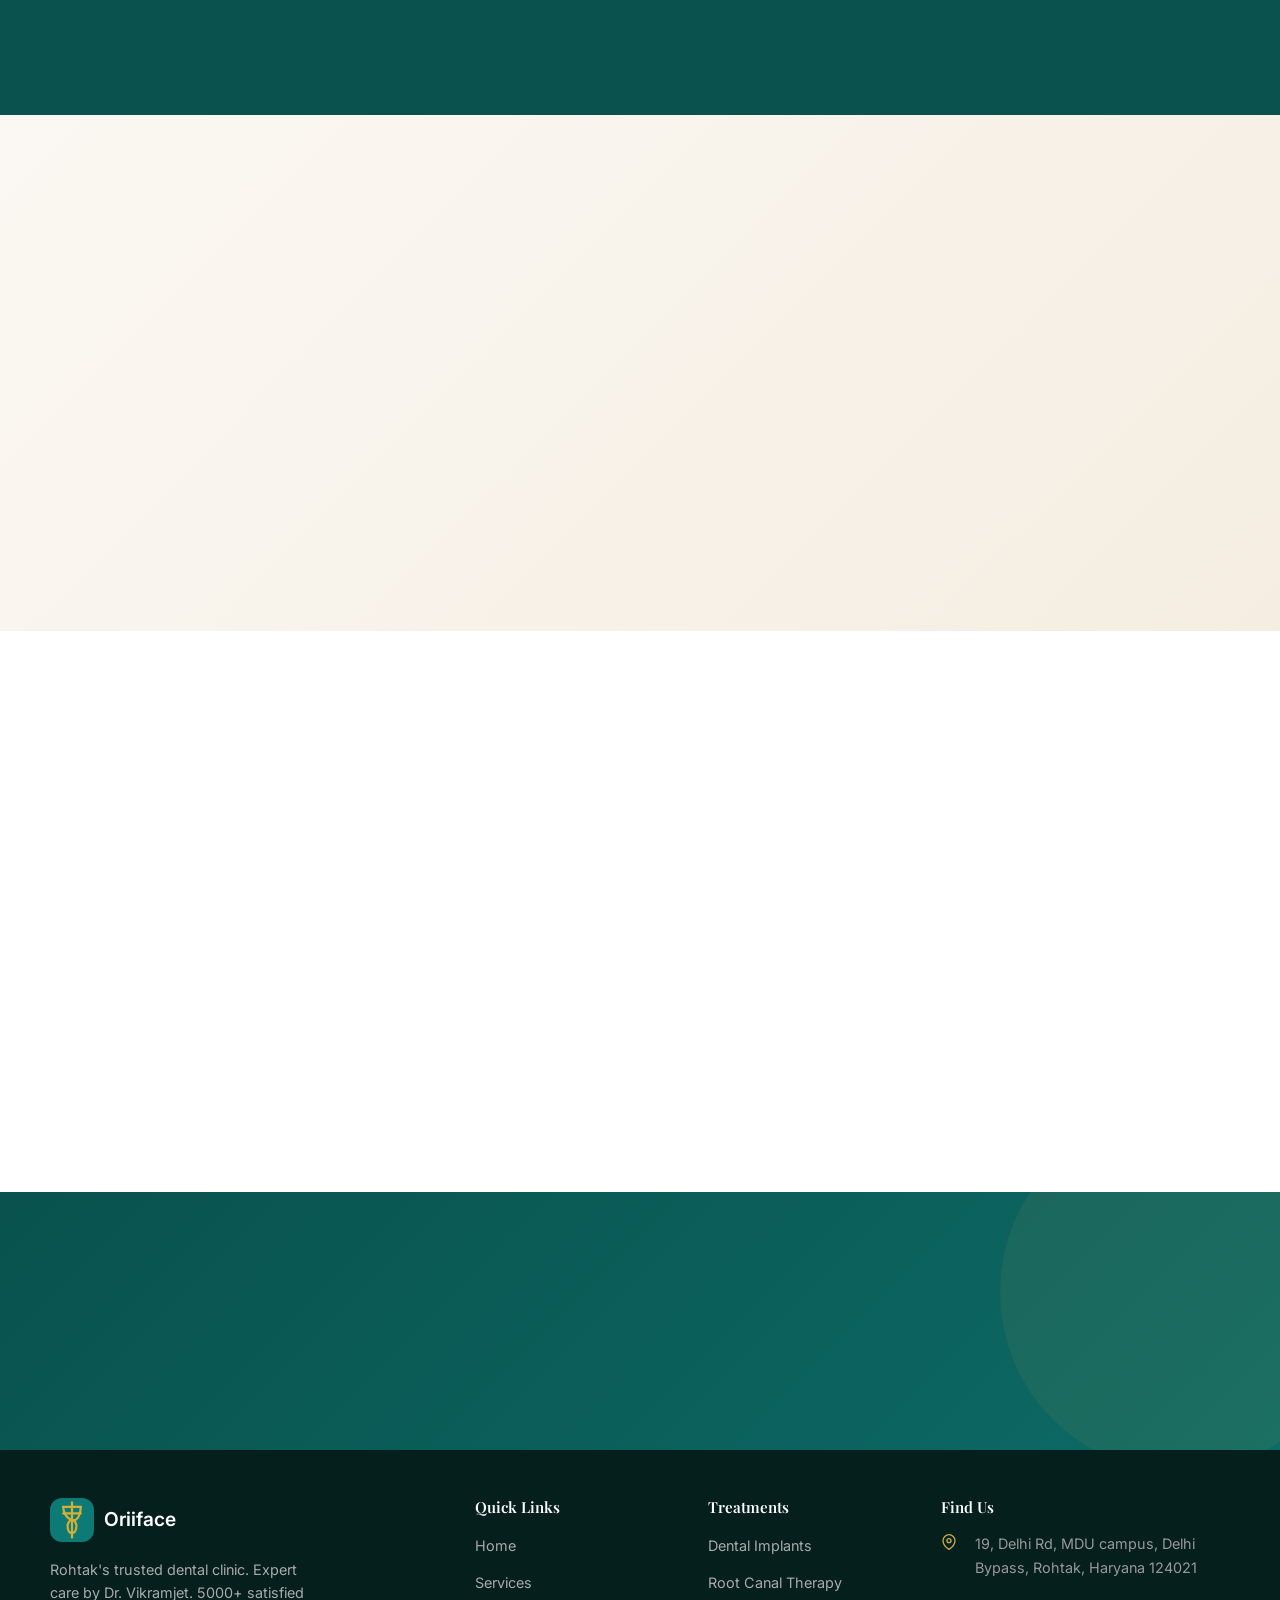
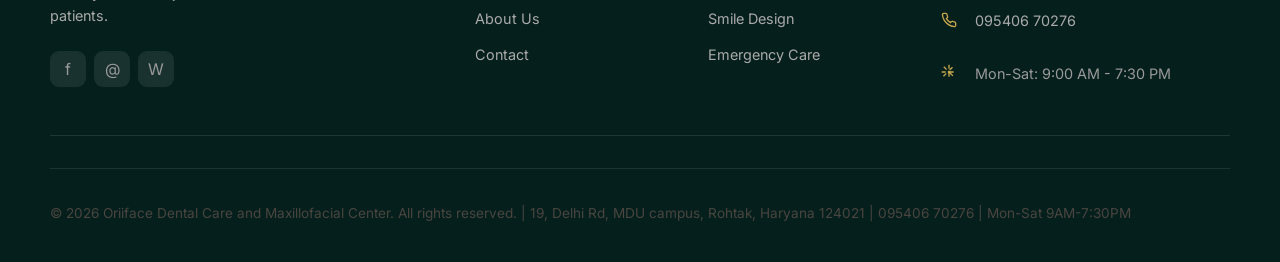
==== commit 179f0671: "Full redesign: Warm & Welcoming theme, real clinic photos, Dr. Vikramjet credentials, local SEO" ====
--- a/index.html
+++ b/index.html
@@ -1,559 +1,608 @@
 <!DOCTYPE html>
 <html lang="en">
 <head>
-  <meta charset="UTF-8" />
-  <meta name="viewport" content="width=device-width, initial-scale=1.0" />
-
-  <!-- ═══ SEO: Primary ═══ -->
-  <title>Best Dental Clinic in Rohtak | Oriiface Dental Care & Maxillofacial Center</title>
-  <meta name="description" content="Oriiface Dental Care & Maxillofacial Center — Rohtak's most trusted dental clinic near MDU, Delhi Bypass. Dental implants, root canals, smile design, orthodontics & cosmetic dentistry. 5-star rated. Call 095406 70276." />
-  <meta name="keywords" content="dental clinic Rohtak, dentist Rohtak, best dentist in Rohtak, dental clinic near MDU Rohtak, dental implants Rohtak, root canal Rohtak, smile design Rohtak, orthodontics Rohtak, dental clinic Delhi Road Rohtak, Oriiface dental care, Haryana dental clinic" />
-  <link rel="canonical" href="https://oriiface.in/" />
-
-  <!-- ═══ SEO: Open Graph ═══ -->
-  <meta property="og:type" content="website" />
-  <meta property="og:title" content="Oriiface Dental Care & Maxillofacial Center | Rohtak" />
-  <meta property="og:description" content="Advanced dental care in Rohtak, Haryana. Implants, cosmetic dentistry, orthodontics & more. 5-star rated clinic near MDU." />
-  <meta property="og:url" content="https://oriiface.in/" />
-  <meta property="og:site_name" content="Oriiface Dental Care" />
-  <meta property="og:locale" content="en_IN" />
-
-  <!-- ═══ SEO: Twitter Card ═══ -->
-  <meta name="twitter:card" content="summary_large_image" />
-  <meta name="twitter:title" content="Oriiface Dental Care | Best Dentist in Rohtak" />
-  <meta name="twitter:description" content="Rohtak's top-rated dental clinic. Implants, root canals, cosmetic dentistry & emergency care. Book today!" />
-
-  <!-- ═══ SEO: Geo Tags ═══ -->
-  <meta name="geo.region" content="IN-HR" />
-  <meta name="geo.placename" content="Rohtak, Haryana" />
-  <meta name="geo.position" content="28.8955;76.6066" />
-  <meta name="ICBM" content="28.8955, 76.6066" />
-
-  <!-- ═══ Schema.org Structured Data ═══ -->
+  <meta charset="UTF-8">
+  <meta name="viewport" content="width=device-width, initial-scale=1.0">
+  <meta name="description" content="Oriiface Dental Care — Expert Dental Clinic in Rohtak. Root canal, dental implants, cosmetic dentistry. Dr. Vikramjet, 12+ years experience. 5000+ satisfied patients. Book appointment online.">
+  <meta name="keywords" content="dental clinic Rohtak, dentist near MDU Rohtak, dental implants Rohtak, root canal treatment, cosmetic dentistry Rohtak, best dentist in Haryana, oral surgeon Rohtak">
+  <meta name="author" content="Oriiface Dental Care">
+  <meta property="og:title" content="Oriiface Dental Care — Best Dental Clinic in Rohtak">
+  <meta property="og:description" content="Expert dental care by Dr. Vikramjet. Implants, root canal, smile design. 5000+ happy patients. 5.0 Google rating.">
+  <meta property="og:image" content="images/clinic-1.jpg">
+  <meta property="og:url" content="https://oriiface.com">
+  <meta property="og:type" content="website">
+  <meta name="twitter:card" content="summary_large_image">
+  <meta name="twitter:title" content="Oriiface Dental Care — Best Dental Clinic in Rohtak">
+  <meta name="twitter:description" content="Expert dental care by Dr. Vikramjet. Implants, root canal, smile design. 5000+ happy patients.">
+  <meta name="twitter:image" content="images/clinic-1.jpg">
+  <meta name="geo.placename" content="Rohtak, Haryana">
+  <meta name="geo.region" content="IN-HR">
+  <meta name="geo.position" content="28.8920;77.0535">
+  <link rel="canonical" href="https://oriiface.com">
+  <link rel="apple-touch-icon" href="images/logo.png">
+  <link rel="icon" type="image/png" href="images/favicon.png">
+  
+  <title>Oriiface Dental Care — Best Dental Clinic in Rohtak, Haryana</title>
+  
+  <link rel="preconnect" href="https://fonts.googleapis.com">
+  <link rel="preconnect" href="https://fonts.gstatic.com" crossorigin>
+  <link href="https://fonts.googleapis.com/css2?family=Poppins:wght@400;500;600;700&family=Merriweather:ital@0;1&display=swap" rel="stylesheet">
+  
+  <link rel="stylesheet" href="css/style.css">
+  
   <script type="application/ld+json">
   {
     "@context": "https://schema.org",
     "@type": "Dentist",
     "name": "Oriiface Dental Care and Maxillofacial Center",
-    "description": "Rohtak's trusted dental clinic specializing in dental implants, root canal therapy, smile design, orthodontics, cosmetic dentistry, and emergency dental care.",
+    "image": "https://oriiface.com/images/clinic-1.jpg",
+    "description": "Expert dental clinic in Rohtak specializing in implants, root canal therapy, and cosmetic dentistry.",
     "address": {
       "@type": "PostalAddress",
-      "streetAddress": "19, Delhi Rd, Maharshi Dayanand University, Delhi Bypass",
+      "streetAddress": "19, Delhi Rd, MDU campus, Delhi Bypass",
       "addressLocality": "Rohtak",
       "addressRegion": "Haryana",
       "postalCode": "124021",
       "addressCountry": "IN"
     },
-    "geo": {
-      "@type": "GeoCoordinates",
-      "latitude": 28.8955,
-      "longitude": 76.6066
-    },
-    "telephone": "+91-95406-70276",
-    "url": "https://oriiface.in",
-    "openingHoursSpecification": [
-      { "@type": "OpeningHoursSpecification", "dayOfWeek": ["Monday","Tuesday","Wednesday","Thursday","Friday","Saturday"], "opens": "09:00", "closes": "19:30" }
+    "telephone": "+919540670276",
+    "url": "https://oriiface.com",
+    "sameAs": [
+      "https://www.google.com/maps/place/Oriiface+Dental+Care",
+      "https://www.justdial.com/Rohtak/Oriiface-Dental-Care"
     ],
+    "priceRange": "$$",
     "aggregateRating": {
       "@type": "AggregateRating",
       "ratingValue": "5.0",
-      "reviewCount": "5055",
-      "bestRating": "5"
+      "reviewCount": "5055"
     },
-    "priceRange": "₹₹",
-    "paymentAccepted": "Cash, UPI, Credit Card, Debit Card",
-    "currenciesAccepted": "INR",
-    "hasMap": "https://maps.google.com/?q=Oriiface+Dental+Care+Rohtak",
-    "sameAs": []
+    "openingHoursSpecification": [
+      {
+        "@type": "OpeningHoursSpecification",
+        "dayOfWeek": ["Monday", "Tuesday", "Wednesday", "Thursday", "Friday", "Saturday"],
+        "opens": "09:00",
+        "closes": "19:30"
+      },
+      {
+        "@type": "OpeningHoursSpecification",
+        "dayOfWeek": "Sunday",
+        "opens": "CLOSED",
+        "closes": "CLOSED"
+      }
+    ],
+    "medicalSpecialty": [
+      "Dentistry",
+      "Oral Surgery",
+      "Orthodontics"
+    ],
+    "founder": {
+      "@type": "Person",
+      "name": "Dr. Vikramjet",
+      "jobTitle": "Consultant Oral and Maxillofacial Surgeon"
+    }
   }
   </script>
-
-  <link rel="stylesheet" href="css/style.css" />
-  <link rel="preconnect" href="https://fonts.googleapis.com" />
-  <link rel="preconnect" href="https://fonts.gstatic.com" crossorigin />
 </head>
+
 <body>
-
-<!-- ══════════════════════════════════════
-     NAVIGATION
-══════════════════════════════════════ -->
-<nav class="navbar" aria-label="Main navigation">
-  <div class="container nav-inner">
-    <a href="index.html" class="nav-logo" aria-label="Oriiface Home">
-      <div class="nav-logo-icon">
-        <svg viewBox="0 0 24 24" xmlns="http://www.w3.org/2000/svg">
-          <path d="M12 2C9.5 2 7.5 3.8 7 6.2c-.3 1.2-.5 2.5-.8 3.6C5.8 11.5 5 12.8 5 14.5c0 2.4 1.6 4.5 4 5.2.4.1.8.3 1.2.3h3.6c.4 0 .8-.1 1.2-.3 2.4-.7 4-2.8 4-5.2 0-1.7-.8-3-1.2-4.7-.3-1.1-.5-2.4-.8-3.6C16.5 3.8 14.5 2 12 2z"/>
+  <!-- NAVBAR -->
+  <nav class="navbar">
+    <div class="nav-inner container">
+      <div class="nav-logo">
+        <svg class="logo-mark" viewBox="0 0 40 40" width="32" height="32">
+          <g fill="none" stroke="currentColor" stroke-width="2" stroke-linecap="round" stroke-linejoin="round">
+            <path d="M20 4v32M12 8c0 4 2 10 8 12s8-8 8-12"/>
+            <path d="M12 8h16M12 14h16"/>
+            <ellipse cx="20" cy="26" rx="4" ry="6"/>
+          </g>
         </svg>
-      </div>
-      <div class="nav-logo-text">
-        Oriiface
-        <span>Dental &amp; Maxillofacial</span>
-      </div>
-    </a>
-
-    <div class="nav-links">
-      <a href="index.html" class="active">Home</a>
-      <a href="services.html">Services</a>
-      <a href="about.html">About</a>
-      <a href="contact.html">Contact</a>
-    </div>
-
-    <div class="nav-cta">
-      <a href="tel:+919540670276" class="btn btn-outline" style="padding:10px 20px; color: rgba(255,255,255,0.9); border-color: rgba(255,255,255,0.45);">
-        <svg viewBox="0 0 24 24"><path fill="currentColor" d="M6.6 10.8c1.4 2.8 3.8 5.1 6.6 6.6l2.2-2.2c.3-.3.7-.4 1-.2 1.1.4 2.3.6 3.6.6.6 0 1 .4 1 1V20c0 .6-.4 1-1 1-9.4 0-17-7.6-17-17 0-.6.4-1 1-1h3.5c.6 0 1 .4 1 1 0 1.3.2 2.5.6 3.6.1.3 0 .7-.2 1L6.6 10.8z"/></svg>
-        095406 70276
-      </a>
-      <a href="contact.html" class="btn btn-gold">Book Appointment</a>
-    </div>
-
-    <button class="hamburger" aria-label="Toggle menu" aria-expanded="false">
-      <span></span><span></span><span></span>
-    </button>
+        <span class="logo-text">Oriiface</span>
+      </div>
+
+      <div class="nav-links">
+        <a href="index.html">Home</a>
+        <a href="#services">Services</a>
+        <a href="#about">About</a>
+        <a href="#contact">Contact</a>
+      </div>
+
+      <div class="nav-right">
+        <a href="tel:+919540670276" class="nav-call">
+          <svg viewBox="0 0 24 24" width="16" height="16" fill="none" stroke="currentColor" stroke-width="2" stroke-linecap="round" stroke-linejoin="round">
+            <path d="M22 16.92v3a2 2 0 0 1-2.18 2 19.79 19.79 0 0 1-8.63-3.07 19.5 19.5 0 0 1-6-6 19.79 19.79 0 0 1-3.07-8.67A2 2 0 0 1 4.11 2h3a2 2 0 0 1 2 1.72 12.84 12.84 0 0 0 .7 2.81 2 2 0 0 1-.45 2.11L8.09 9.91a16 16 0 0 0 6 6l1.27-1.27a2 2 0 0 1 2.11-.45 12.84 12.84 0 0 0 2.81.7A2 2 0 0 1 22 16.92z"/>
+          </svg>
+          095406 70276
+        </a>
+        <button class="btn btn-gold">Book Appointment</button>
+      </div>
+
+      <button class="hamburger">
+        <span></span>
+        <span></span>
+        <span></span>
+      </button>
+    </div>
+  </nav>
+
+  <!-- MOBILE MENU -->
+  <div class="mobile-menu">
+    <a href="index.html">Home</a>
+    <a href="#services">Services</a>
+    <a href="#about">About</a>
+    <a href="#contact">Contact</a>
+    <a href="tel:+919540670276">Call: 095406 70276</a>
+    <button class="btn btn-gold" style="width: 100%;">Book Appointment</button>
   </div>
-</nav>
-
-<!-- Mobile Menu -->
-<div class="mobile-menu" role="navigation" aria-label="Mobile navigation">
-  <a href="index.html">Home</a>
-  <a href="services.html">Services</a>
-  <a href="about.html">About Us</a>
-  <a href="contact.html">Contact</a>
-  <a href="contact.html" class="btn btn-gold">Book Appointment</a>
-</div>
-
-
-<!-- ══════════════════════════════════════
-     HERO SECTION
-══════════════════════════════════════ -->
-<section class="hero" aria-label="Hero">
-  <div class="hero-blob hero-blob-1"></div>
-  <div class="hero-blob hero-blob-2"></div>
-
-  <div class="container">
-    <div class="hero-inner">
-
-      <!-- Content -->
-      <div class="hero-content">
-        <div class="hero-badge">
-          <span class="hero-badge-dot"></span>
-          <span>Rohtak's Most Trusted Dental Clinic</span>
-        </div>
-        <h1>
-          A Smile You'll Be <em>Proud</em> To Show
-        </h1>
-        <p>
-          Expert dental care right on Delhi Road, Rohtak — from routine check-ups to full smile transformations. Advanced technology, gentle hands, real results.
+
+  <!-- FLOATING WHATSAPP BUTTON -->
+  <a href="https://wa.me/919540670276" class="wa-float" title="Chat on WhatsApp" target="_blank" rel="noopener noreferrer">
+    <svg viewBox="0 0 24 24" width="28" height="28" fill="currentColor">
+      <path d="M17.472 14.382c-.297-.149-1.758-.867-2.03-.967-.273-.099-.471-.148-.67.15-.197.297-.767.966-.94 1.164-.173.199-.347.223-.644.075-.297-.15-1.255-.463-2.39-1.475-.883-.788-1.48-1.761-1.653-2.059-.173-.297-.018-.458.13-.606.134-.133.298-.347.446-.52.149-.174.198-.298.298-.497.099-.198.05-.371-.025-.52-.075-.149-.669-1.612-.916-2.207-.242-.579-.487-.5-.67-.51-.173-.008-.371-.01-.57-.01-.198 0-.52.074-.792.372-.272.297-1.04 1.016-1.04 2.479 0 1.462 1.065 2.875 1.213 3.074.149.198 2.096 3.2 5.076 4.487.709.306 1.262.489 1.694.625.712.227 1.36.195 1.871.118.571-.085 1.758-.719 2.006-1.413.248-.694.248-1.289.173-1.413-.074-.124-.272-.198-.57-.347m-5.421-7.403h-.004a9.87 9.87 0 00-4.781 1.226l-.309.161-.32-.052c-1.091-.175-2.116-.595-3.01-1.246l-.142-.108-.156.025C2.869 6.648 1.921 7.864 1.921 9.285c0 .908.24 1.775.696 2.537l.11.176-.091.259c-.408 1.149-.706 2.29-.862 3.453l-.098.788.516-.332c.393-.252.763-.449 1.1-.596l.1-.046c.316-.09.63-.183.941-.277l.339-.082.309.189c2.039 1.254 4.34 1.902 6.771 1.902 1.007 0 1.992-.098 2.945-.3l.359-.063.298.185c1.49.918 3.133 1.404 4.797 1.404 1.29 0 2.514-.247 3.629-.746l.288-.13-.075-.312c-.307-1.293-.89-2.507-1.724-3.558l-.139-.179.035-.25c.22-1.535.14-3.156-.22-4.697l-.086-.439.44-.053c.88-.106 1.703-.423 2.373-.946l.154-.116-.018-.323C22.15 10.245 20.993 7.75 18.925 5.984 17.139 4.572 14.733 3.744 12.176 3.744c-.524 0-1.046.027-1.554.082l-.338.032-.133-.307c-.648-1.495-2.06-2.526-3.708-2.526z"/>
+    </svg>
+  </a>
+
+  <!-- HERO SECTION -->
+  <section class="hero">
+    <div class="hero-bg" style="background-image: url('images/clinic-1.jpg');"></div>
+    <div class="hero-overlay" style="background: rgba(9, 82, 78, 0.65);"></div>
+    
+    <div class="hero-content container">
+      <div class="hero-pill reveal">
+        <span class="hero-pill-dot"></span>
+        Rohtak's Most Trusted Dental Clinic
+      </div>
+      
+      <h1 class="reveal">
+        A Smile You'll Be Proud To <em>Show</em>
+      </h1>
+      
+      <p class="hero-sub reveal">
+        Expert dental care by Dr. Vikramjet — Implants, Root Canal, Cosmetic Dentistry. 5000+ happy patients, 5.0 Google rating.
+      </p>
+      
+      <div class="hero-ctas reveal">
+        <button class="btn btn-gold">Book Appointment</button>
+        <button class="btn btn-ghost">Call Now</button>
+      </div>
+      
+      <div class="hero-trust reveal">
+        <div class="trust-item">
+          <div class="trust-value">5000+</div>
+          <div class="trust-label">Patients</div>
+        </div>
+        <div class="trust-item">
+          <div class="trust-value">5.0<span style="font-size: 0.6em;">★</span></div>
+          <div class="trust-label">Google Rating</div>
+        </div>
+        <div class="trust-item">
+          <div class="trust-value">12+</div>
+          <div class="trust-label">Years Exp</div>
+        </div>
+        <div class="trust-item">
+          <div class="trust-value">2</div>
+          <div class="trust-label">Hospitals</div>
+        </div>
+      </div>
+    </div>
+  </section>
+
+  <!-- TRUST BAR -->
+  <section class="trustbar">
+    <div class="trustbar-inner container">
+      <div class="trustbar-item reveal">
+        <svg class="trustbar-icon" viewBox="0 0 24 24" width="24" height="24" fill="none" stroke="currentColor" stroke-width="2" stroke-linecap="round" stroke-linejoin="round">
+          <path d="M20 21v-2a4 4 0 0 0-4-4H8a4 4 0 0 0-4 4v2M12 3a4 4 0 1 0 0 8 4 4 0 0 0 0-8z"/>
+        </svg>
+        <div class="trustbar-text">
+          <div class="text-val">5055+</div>
+          <div class="text-label">Google Reviews</div>
+        </div>
+      </div>
+
+      <div class="trustbar-item reveal">
+        <svg class="trustbar-icon" viewBox="0 0 24 24" width="24" height="24" fill="currentColor">
+          <path d="M12 2C6.48 2 2 6.48 2 12s4.48 10 10 10 10-4.48 10-10S17.52 2 12 2m0 18c-4.41 0-8-3.59-8-8s3.59-8 8-8 8 3.59 8 8-3.59 8-8 8m3.5-9c.83 0 1.5-.67 1.5-1.5S16.33 8 15.5 8 14 8.67 14 9.5s.67 1.5 1.5 1.5m-7 0c.83 0 1.5-.67 1.5-1.5S9.33 8 8.5 8 7 8.67 7 9.5 7.67 11 8.5 11m3.5 6.5c2.33 0 4.31-1.46 5.11-3.5H6.89c.8 2.04 2.78 3.5 5.11 3.5z"/>
+        </svg>
+        <div class="trustbar-text">
+          <div class="text-val">5.0</div>
+          <div class="text-label">Google Rating</div>
+        </div>
+      </div>
+
+      <div class="trustbar-item reveal">
+        <svg class="trustbar-icon" viewBox="0 0 24 24" width="24" height="24" fill="none" stroke="currentColor" stroke-width="2" stroke-linecap="round" stroke-linejoin="round">
+          <circle cx="12" cy="12" r="1"/><path d="M12 1v6m0 6v6M4.22 4.22l4.24 4.24m5.08 5.08l4.24 4.24M1 12h6m6 0h6m-1.78-7.22l-4.24 4.24m-5.08 5.08l-4.24 4.24"/>
+        </svg>
+        <div class="trustbar-text">
+          <div class="text-val">12+</div>
+          <div class="text-label">Years Experience</div>
+        </div>
+      </div>
+
+      <div class="trustbar-item reveal">
+        <svg class="trustbar-icon" viewBox="0 0 24 24" width="24" height="24" fill="none" stroke="currentColor" stroke-width="2" stroke-linecap="round" stroke-linejoin="round">
+          <path d="M12 22s8-4 8-10V5l-8-3-8 3v7c0 6 8 10 8 10z"/>
+        </svg>
+        <div class="trustbar-text">
+          <div class="text-val">2</div>
+          <div class="text-label">Hospital Affiliations</div>
+        </div>
+      </div>
+    </div>
+  </section>
+
+  <!-- WHY CHOOSE US -->
+  <section id="about" class="why-section section">
+    <div class="container">
+      <div class="why-grid">
+        <!-- Left: Photos -->
+        <div class="why-photos reveal d1">
+          <div class="why-photo-main" style="background-image: url('images/clinic-2.jpg');"></div>
+          <div class="why-photo-sec" style="background-image: url('images/clinic-3.jpg');"></div>
+          <div class="why-float-badge">
+            <div class="badge-value">5000+</div>
+            <div class="badge-label">Happy Patients</div>
+          </div>
+        </div>
+
+        <!-- Right: Content -->
+        <div class="why-content reveal d2">
+          <div class="eyebrow">Why Choose Us</div>
+          <h2>Dental Care You Can Trust</h2>
+          <p>We combine advanced equipment, clinical expertise, and genuine care to deliver exceptional results that transform smiles and boost confidence.</p>
+
+          <div class="why-list">
+            <div class="why-item">
+              <svg class="why-icon" viewBox="0 0 24 24" width="20" height="20" fill="none" stroke="currentColor" stroke-width="2" stroke-linecap="round" stroke-linejoin="round">
+                <path d="M9 12l2 2 4-4m6 2a9 9 0 11-18 0 9 9 0 0118 0z"/>
+              </svg>
+              <div>
+                <div class="why-item-title">Advanced Equipment</div>
+                <p>Latest digital imaging, painless procedures, and state-of-the-art technology for precise, comfortable care.</p>
+              </div>
+            </div>
+
+            <div class="why-item">
+              <svg class="why-icon" viewBox="0 0 24 24" width="20" height="20" fill="none" stroke="currentColor" stroke-width="2" stroke-linecap="round" stroke-linejoin="round">
+                <path d="M12 2C6.48 2 2 6.48 2 12s4.48 10 10 10 10-4.48 10-10S17.52 2 12 2zm-2 15l-5-5 1.41-1.41L10 14.17l7.59-7.59L19 8l-9 9z"/>
+              </svg>
+              <div>
+                <div class="why-item-title">Dr. Vikramjet's Expertise</div>
+                <p>BDS, MDS, Consultant Oral & Maxillofacial Surgeon with 12+ years of clinical excellence and patient trust.</p>
+              </div>
+            </div>
+
+            <div class="why-item">
+              <svg class="why-icon" viewBox="0 0 24 24" width="20" height="20" fill="none" stroke="currentColor" stroke-width="2" stroke-linecap="round" stroke-linejoin="round">
+                <line x1="12" y1="1" x2="12" y2="23"/><path d="M17 5H9.5a3.5 3.5 0 0 0 0 7h5a3.5 3.5 0 0 1 0 7H6"/>
+              </svg>
+              <div>
+                <div class="why-item-title">Budget-Friendly Rates</div>
+                <p>Premium dental care at transparent, affordable pricing. Quality treatment without the premium clinic markup.</p>
+              </div>
+            </div>
+
+            <div class="why-item">
+              <svg class="why-icon" viewBox="0 0 24 24" width="20" height="20" fill="none" stroke="currentColor" stroke-width="2" stroke-linecap="round" stroke-linejoin="round">
+                <path d="M21 10c0 7-9 13-9 13s-9-6-9-13a9 9 0 0 1 18 0z"/><circle cx="12" cy="10" r="3"/>
+              </svg>
+              <div>
+                <div class="why-item-title">Conveniently Located</div>
+                <p>On Delhi Road near MDU campus. Easy parking, accessible public transport, convenient timing Mon-Sat 9AM-7:30PM.</p>
+              </div>
+            </div>
+          </div>
+        </div>
+      </div>
+    </div>
+  </section>
+
+  <!-- SERVICES SECTION -->
+  <section id="services" class="services-section section-sm" style="background: #FBF8F3;">
+    <div class="container">
+      <div class="text-center" style="margin-bottom: 3rem;">
+        <div class="eyebrow">Our Services</div>
+        <h2>Comprehensive Dental Solutions</h2>
+        <p>From routine checkups to complex surgical procedures, we offer the full spectrum of dental care.</p>
+      </div>
+
+      <div class="services-grid reveal d1">
+        <!-- Service 1: General Dentistry -->
+        <div class="svc-card">
+          <svg class="svc-icon" viewBox="0 0 24 24" width="40" height="40" fill="none" stroke="currentColor" stroke-width="2" stroke-linecap="round" stroke-linejoin="round">
+            <g fill="none" stroke="currentColor" stroke-width="2" stroke-linecap="round" stroke-linejoin="round">
+              <path d="M12 2c5.523 0 10 4.477 10 10s-4.477 10-10 10S2 17.523 2 12 6.477 2 12 2z"/>
+              <path d="M12 6v12M6 12h12"/>
+              <circle cx="12" cy="12" r="3"/>
+            </g>
+          </svg>
+          <h3>General Dentistry</h3>
+          <p>Cleanings, fillings, and preventive care to maintain your healthy smile year-round.</p>
+          <a href="#contact" class="svc-more">Learn more →</a>
+        </div>
+
+        <!-- Service 2: Dental Implants -->
+        <div class="svc-card">
+          <svg class="svc-icon" viewBox="0 0 24 24" width="40" height="40" fill="none" stroke="currentColor" stroke-width="2" stroke-linecap="round" stroke-linejoin="round">
+            <path d="M12 2C6.48 2 2 6.48 2 12s4.48 10 10 10 10-4.48 10-10S17.52 2 12 2m0 18c-4.41 0-8-3.59-8-8s3.59-8 8-8 8 3.59 8 8-3.59 8-8 8m3.5-9c.83 0 1.5-.67 1.5-1.5S16.33 8 15.5 8 14 8.67 14 9.5s.67 1.5 1.5 1.5m-7 0c.83 0 1.5-.67 1.5-1.5S9.33 8 8.5 8 7 8.67 7 9.5 7.67 11 8.5 11m3.5 6.5c2.33 0 4.31-1.46 5.11-3.5H6.89c.8 2.04 2.78 3.5 5.11 3.5z"/>
+          </svg>
+          <h3>Dental Implants</h3>
+          <p>Permanent tooth replacement with natural appearance and durability. Expert surgical placement.</p>
+          <a href="#contact" class="svc-more">Learn more →</a>
+        </div>
+
+        <!-- Service 3: Root Canal Therapy -->
+        <div class="svc-card">
+          <svg class="svc-icon" viewBox="0 0 24 24" width="40" height="40" fill="none" stroke="currentColor" stroke-width="2" stroke-linecap="round" stroke-linejoin="round">
+            <path d="M20 21v-2a4 4 0 0 0-4-4H8a4 4 0 0 0-4 4v2M12 3a4 4 0 1 0 0 8 4 4 0 0 0 0-8zM9 11a3 3 0 0 0-3 3v1M15 11a3 3 0 0 1 3 3v1"/>
+          </svg>
+          <h3>Root Canal Therapy</h3>
+          <p>Pain-free, tooth-saving treatment to eliminate infection and restore natural function.</p>
+          <a href="#contact" class="svc-more">Learn more →</a>
+        </div>
+
+        <!-- Service 4: Smile Design -->
+        <div class="svc-card">
+          <svg class="svc-icon" viewBox="0 0 24 24" width="40" height="40" fill="none" stroke="currentColor" stroke-width="2" stroke-linecap="round" stroke-linejoin="round">
+            <path d="M1 12s4-8 11-8 11 8 11 8-4 8-11 8-11-8-11-8z"/><circle cx="12" cy="12" r="3"/>
+          </svg>
+          <h3>Smile Design</h3>
+          <p>Cosmetic enhancements including veneers, whitening, and reshaping for your dream smile.</p>
+          <a href="#contact" class="svc-more">Learn more →</a>
+        </div>
+
+        <!-- Service 5: Orthodontics -->
+        <div class="svc-card">
+          <svg class="svc-icon" viewBox="0 0 24 24" width="40" height="40" fill="none" stroke="currentColor" stroke-width="2" stroke-linecap="round" stroke-linejoin="round">
+            <path d="M9 3H5a2 2 0 0 0-2 2v4m0 0a9 9 0 0 0 18 0m0 0V5a2 2 0 0 0-2-2h-4m0 0v4m0-4L9 7m0 0l6 6m6-6v4m0 0a9 9 0 0 1-18 0m0 0v4m0 0l6-6m-6 6l6 6"/>
+          </svg>
+          <h3>Orthodontics</h3>
+          <p>Braces and aligners to straighten teeth and perfect your bite with modern techniques.</p>
+          <a href="#contact" class="svc-more">Learn more →</a>
+        </div>
+
+        <!-- Service 6: Emergency Care -->
+        <div class="svc-card">
+          <svg class="svc-icon" viewBox="0 0 24 24" width="40" height="40" fill="none" stroke="currentColor" stroke-width="2" stroke-linecap="round" stroke-linejoin="round">
+            <circle cx="12" cy="12" r="10"/><path d="M12 6v6m3-3H9"/>
+          </svg>
+          <h3>Emergency Care</h3>
+          <p>Same-day relief for dental pain, trauma, and urgent issues. Call for immediate assistance.</p>
+          <a href="#contact" class="svc-more">Learn more →</a>
+        </div>
+      </div>
+    </div>
+  </section>
+
+  <!-- DOCTOR SPOTLIGHT -->
+  <section class="doctor-section" style="background: #09524E; color: white; padding: 4rem 0;">
+    <div class="container">
+      <div class="doctor-grid">
+        <!-- Left: Photo -->
+        <div class="doctor-visual reveal d1">
+          <div class="doctor-photo" style="background-image: url('images/clinic-2.jpg');"></div>
+          <div class="doctor-exp-badge">12+ Yrs</div>
+        </div>
+
+        <!-- Right: Info -->
+        <div class="doctor-content reveal d2">
+          <div class="eyebrow" style="color: #D4AF37;">Meet Your Doctor</div>
+          <h2 style="color: white;">Dr. Vikramjet</h2>
+          <p style="font-style: italic; font-size: 1.1rem; color: #D4AF37; margin-bottom: 1.5rem;">
+            BDS, MDS — Consultant Oral & Maxillofacial Surgeon
+          </p>
+
+          <p style="color: #f0f0f0; line-height: 1.8; margin-bottom: 2rem;">
+            With over 12 years of dedicated clinical practice, Dr. Vikramjet has transformed thousands of smiles through expert surgical expertise, compassionate patient care, and commitment to the latest dental techniques. His specialization in complex maxillofacial procedures ensures you receive world-class treatment in a comfortable, professional environment.
+          </p>
+
+          <div>
+            <div style="font-weight: 600; color: #D4AF37; margin-bottom: 1rem;">Professional Credentials</div>
+            <div class="cred-list">
+              <div class="cred-item">
+                <span class="cred-dot">•</span>
+                Ex-Resident, PGIMS Rohtak
+              </div>
+              <div class="cred-item">
+                <span class="cred-dot">•</span>
+                Senior Resident, JLNMCH
+              </div>
+            </div>
+          </div>
+
+          <div style="margin-top: 2rem;">
+            <div style="font-weight: 600; color: #D4AF37; margin-bottom: 1rem;">Associated Hospitals</div>
+            <div class="hosp-row">
+              <span class="hosp-pill">Nobel Health City Rohtak</span>
+              <span class="hosp-pill">Holy Heart Superspeciality Hospital</span>
+            </div>
+          </div>
+        </div>
+      </div>
+    </div>
+  </section>
+
+  <!-- TESTIMONIALS / REVIEWS -->
+  <section class="reviews-section" style="background: linear-gradient(135deg, #FBF8F3 0%, #f5ede1 100%); padding: 4rem 0;">
+    <div class="container">
+      <div class="reviews-header text-center reveal">
+        <h2>What Our Patients Say</h2>
+        <div class="rating-chip">
+          <div class="r-stars">★★★★★</div>
+          5.0 out of 5 (5055+ Reviews)
+        </div>
+      </div>
+
+      <div class="reviews-grid reveal">
+        <!-- Review 1 -->
+        <div class="review-card">
+          <div class="rev-stars">★★★★★</div>
+          <p>"Budget-friendly without compromising quality. Dr. Vikramjet's team is thorough and takes time to explain everything. Highly satisfied with the treatment."</p>
+          <div style="display: flex; align-items: center; gap: 0.75rem; margin-top: 1.5rem;">
+            <div class="rev-avatar">A</div>
+            <div>
+              <div class="rev-author">Anita Kumar</div>
+              <div style="font-size: 0.85rem; color: #666;">Dental Implant</div>
+            </div>
+          </div>
+        </div>
+
+        <!-- Review 2 -->
+        <div class="review-card">
+          <div class="rev-stars">★★★★★</div>
+          <p>"Good doctors, good treatment, very nice facilities. The clinic is clean and well-maintained. Staff is courteous and efficient. Definitely recommend!"</p>
+          <div style="display: flex; align-items: center; gap: 0.75rem; margin-top: 1.5rem;">
+            <div class="rev-avatar">R</div>
+            <div>
+              <div class="rev-author">Rajesh Nanda</div>
+              <div style="font-size: 0.85rem; color: #666;">Root Canal Treatment</div>
+            </div>
+          </div>
+        </div>
+
+        <!-- Review 3 -->
+        <div class="review-card">
+          <div class="rev-stars">★★★★★</div>
+          <p>"Highly recommend for skilled and trustworthy service. Dr. Vikramjet is patient and professional. No pain, no pressure, just quality dental care. Will visit again!"</p>
+          <div style="display: flex; align-items: center; gap: 0.75rem; margin-top: 1.5rem;">
+            <div class="rev-avatar">P</div>
+            <div>
+              <div class="rev-author">Priya Sharma</div>
+              <div style="font-size: 0.85rem; color: #666;">Cosmetic Dentistry</div>
+            </div>
+          </div>
+        </div>
+      </div>
+    </div>
+  </section>
+
+  <!-- GALLERY STRIP -->
+  <section class="gallery-section" style="padding: 3rem 0; background: white;">
+    <div class="container">
+      <div class="text-center reveal" style="margin-bottom: 2rem;">
+        <div class="eyebrow">Gallery</div>
+        <h2>Our Clinic</h2>
+      </div>
+
+      <div class="gallery-grid reveal">
+        <div class="gal-item" style="background-image: url('images/clinic-1.jpg');">
+          <div class="gal-overlay">Modern Facility</div>
+        </div>
+        <div class="gal-item" style="background-image: url('images/clinic-2.jpg');">
+          <div class="gal-overlay">Treatment Area</div>
+        </div>
+        <div class="gal-item" style="background-image: url('images/clinic-3.jpg');">
+          <div class="gal-overlay">Reception</div>
+        </div>
+      </div>
+    </div>
+  </section>
+
+  <!-- CTA SECTION -->
+  <section id="contact" class="cta-section" style="background: linear-gradient(135deg, #09524E 0%, #0d6a65 100%); color: white; padding: 3rem 0;">
+    <div class="container">
+      <div class="cta-inner text-center">
+        <h2 class="cta-text reveal" style="color: white;">Ready for a Healthier Smile?</h2>
+        <p class="reveal" style="color: #d4d4d4; margin: 1rem 0 2rem;">
+          Schedule your appointment today and experience world-class dental care.
         </p>
-        <div class="hero-actions">
-          <a href="contact.html" class="btn btn-gold">
-            Book Appointment
-            <svg viewBox="0 0 24 24" fill="none" stroke="currentColor" stroke-width="2.5"><path d="M5 12h14M12 5l7 7-7 7"/></svg>
+        <div class="cta-actions reveal">
+          <button class="btn btn-gold">Book Appointment</button>
+          <a href="https://wa.me/919540670276" class="btn btn-whatsapp" target="_blank" rel="noopener noreferrer">
+            <svg style="width: 16px; height: 16px; display: inline-block; margin-right: 0.5rem;" viewBox="0 0 24 24" fill="currentColor">
+              <path d="M17.472 14.382c-.297-.149-1.758-.867-2.03-.967-.273-.099-.471-.148-.67.15-.197.297-.767.966-.94 1.164-.173.199-.347.223-.644.075-.297-.15-1.255-.463-2.39-1.475-.883-.788-1.48-1.761-1.653-2.059-.173-.297-.018-.458.13-.606.134-.133.298-.347.446-.52.149-.174.198-.298.298-.497.099-.198.05-.371-.025-.52-.075-.149-.669-1.612-.916-2.207-.242-.579-.487-.5-.67-.51-.173-.008-.371-.01-.57-.01-.198 0-.52.074-.792.372-.272.297-1.04 1.016-1.04 2.479 0 1.462 1.065 2.875 1.213 3.074.149.198 2.096 3.2 5.076 4.487.709.306 1.262.489 1.694.625.712.227 1.36.195 1.871.118.571-.085 1.758-.719 2.006-1.413.248-.694.248-1.289.173-1.413-.074-.124-.272-.198-.57-.347m-5.421-7.403h-.004a9.87 9.87 0 00-4.781 1.226l-.309.161-.32-.052c-1.091-.175-2.116-.595-3.01-1.246l-.142-.108-.156.025C2.869 6.648 1.921 7.864 1.921 9.285c0 .908.24 1.775.696 2.537l.11.176-.091.259c-.408 1.149-.706 2.29-.862 3.453l-.098.788.516-.332c.393-.252.763-.449 1.1-.596l.1-.046c.316-.09.63-.183.941-.277l.339-.082.309.189c2.039 1.254 4.34 1.902 6.771 1.902 1.007 0 1.992-.098 2.945-.3l.359-.063.298.185c1.49.918 3.133 1.404 4.797 1.404 1.29 0 2.514-.247 3.629-.746l.288-.13-.075-.312c-.307-1.293-.89-2.507-1.724-3.558l-.139-.179.035-.25c.22-1.535.14-3.156-.22-4.697l-.086-.439.44-.053c.88-.106 1.703-.423 2.373-.946l.154-.116-.018-.323C22.15 10.245 20.993 7.75 18.925 5.984 17.139 4.572 14.733 3.744 12.176 3.744c-.524 0-1.046.027-1.554.082l-.338.032-.133-.307c-.648-1.495-2.06-2.526-3.708-2.526z"/>
+            </svg>
+            WhatsApp Us
           </a>
-          <a href="services.html" class="btn btn-outline" style="color:white; border-color:rgba(255,255,255,0.45);">Explore Services</a>
-        </div>
-        <div class="hero-stats">
-          <div class="hero-stat">
-            <strong>5,000+</strong>
-            <span>Happy Patients</span>
-          </div>
-          <div class="hero-stat">
-            <strong>5.0★</strong>
-            <span>Google Rating</span>
-          </div>
-          <div class="hero-stat">
-            <strong>12+</strong>
-            <span>Specialties</span>
-          </div>
-        </div>
-      </div>
-
-      <!-- Visual Card -->
-      <div class="hero-visual">
-        <div class="hero-card-main">
-          <div class="hero-tooth-icon">
-            <svg viewBox="0 0 24 24"><path d="M12 2C9.5 2 7.5 3.8 7 6.2c-.3 1.2-.5 2.5-.8 3.6C5.8 11.5 5 12.8 5 14.5c0 2.4 1.6 4.5 4 5.2.4.1.8.3 1.2.3h3.6c.4 0 .8-.1 1.2-.3 2.4-.7 4-2.8 4-5.2 0-1.7-.8-3-1.2-4.7-.3-1.1-.5-2.4-.8-3.6C16.5 3.8 14.5 2 12 2z"/></svg>
-          </div>
-          <h3>Comprehensive Dental Care</h3>
-          <p>From your first visit to your final smile — we're with you every step.</p>
-          <a href="services.html" class="btn btn-gold" style="font-size:0.85rem; padding:10px 22px;">View All Services</a>
-        </div>
-
-        <!-- Floating Cards -->
-        <div class="hero-float-card card-rating">
-          <div class="float-icon gold-bg">
-            <svg viewBox="0 0 24 24"><path d="M12 2l3.09 6.26L22 9.27l-5 4.87 1.18 6.88L12 17.77l-6.18 3.25L7 14.14 2 9.27l6.91-1.01L12 2z"/></svg>
-          </div>
-          <div>
-            <strong>5.0 / 5.0</strong>
-            <span>5,055 Google Reviews</span>
-          </div>
-        </div>
-
-        <div class="hero-float-card card-patients">
-          <div class="float-icon teal-bg">
-            <svg viewBox="0 0 24 24"><path d="M17 21v-2a4 4 0 0 0-4-4H5a4 4 0 0 0-4 4v2"/><circle cx="9" cy="7" r="4"/><path d="M23 21v-2a4 4 0 0 0-3-3.87"/><path d="M16 3.13a4 4 0 0 1 0 7.75"/></svg>
-          </div>
-          <div>
-            <strong>5,000+</strong>
-            <span>Patients Treated</span>
-          </div>
-        </div>
-      </div>
-
-    </div>
-  </div>
-
-  <div class="hero-scroll">
-    <svg viewBox="0 0 24 24"><path d="M12 5v14M5 12l7 7 7-7"/></svg>
-    Scroll
-  </div>
-</section>
-
-
-<!-- ══════════════════════════════════════
-     SERVICES OVERVIEW
-══════════════════════════════════════ -->
-<section class="section section-alt" aria-labelledby="services-heading">
-  <div class="container">
-    <div class="reveal">
-      <p class="section-label">What We Do</p>
-      <h2 class="section-title" id="services-heading">Dental Services Tailored<br>to <em>Every Need</em></h2>
-      <p class="section-sub">From everyday cleanings to complex jaw surgeries — our clinic in Rohtak covers the full spectrum of modern dentistry.</p>
-    </div>
-
-    <div class="services-grid">
-      <div class="service-card reveal reveal-delay-1">
-        <div class="service-icon">
-          <svg viewBox="0 0 24 24"><path d="M12 2C9.5 2 7.5 3.8 7 6.2c-.3 1.2-.5 2.5-.8 3.6C5.8 11.5 5 12.8 5 14.5c0 2.4 1.6 4.5 4 5.2.4.1.8.3 1.2.3h3.6c.4 0 .8-.1 1.2-.3 2.4-.7 4-2.8 4-5.2 0-1.7-.8-3-1.2-4.7-.3-1.1-.5-2.4-.8-3.6C16.5 3.8 14.5 2 12 2z"/></svg>
-        </div>
-        <h4>General Dentistry</h4>
-        <p>Routine check-ups, cleaning, fillings, and preventive care to keep your teeth healthy for life.</p>
-        <a href="services.html#general" class="service-link">Learn more <svg viewBox="0 0 24 24"><path d="M5 12h14M12 5l7 7-7 7"/></svg></a>
-      </div>
-
-      <div class="service-card reveal reveal-delay-2">
-        <div class="service-icon">
-          <svg viewBox="0 0 24 24"><path d="M12 22s8-4 8-10V5l-8-3-8 3v7c0 6 8 10 8 10z"/></svg>
-        </div>
-        <h4>Dental Implants</h4>
-        <p>Permanent, natural-looking tooth replacements anchored directly into the jaw bone.</p>
-        <a href="services.html#implants" class="service-link">Learn more <svg viewBox="0 0 24 24"><path d="M5 12h14M12 5l7 7-7 7"/></svg></a>
-      </div>
-
-      <div class="service-card reveal reveal-delay-3">
-        <div class="service-icon">
-          <svg viewBox="0 0 24 24"><circle cx="12" cy="12" r="10"/><path d="M8 14s1.5 2 4 2 4-2 4-2"/><line x1="9" y1="9" x2="9.01" y2="9"/><line x1="15" y1="9" x2="15.01" y2="9"/></svg>
-        </div>
-        <h4>Smile Design</h4>
-        <p>Complete aesthetic smile makeover — veneers, whitening, contouring, and bonding.</p>
-        <a href="services.html#smile" class="service-link">Learn more <svg viewBox="0 0 24 24"><path d="M5 12h14M12 5l7 7-7 7"/></svg></a>
-      </div>
-
-      <div class="service-card reveal reveal-delay-1">
-        <div class="service-icon">
-          <svg viewBox="0 0 24 24"><path d="M3 9l9-7 9 7v11a2 2 0 0 1-2 2H5a2 2 0 0 1-2-2z"/><polyline points="9 22 9 12 15 12 15 22"/></svg>
-        </div>
-        <h4>Root Canal Therapy</h4>
-        <p>Pain-free, single-sitting root canal treatments using modern rotary instruments.</p>
-        <a href="services.html#rct" class="service-link">Learn more <svg viewBox="0 0 24 24"><path d="M5 12h14M12 5l7 7-7 7"/></svg></a>
-      </div>
-
-      <div class="service-card reveal reveal-delay-2">
-        <div class="service-icon">
-          <svg viewBox="0 0 24 24"><path d="M21 16V8a2 2 0 0 0-1-1.73l-7-4a2 2 0 0 0-2 0l-7 4A2 2 0 0 0 3 8v8a2 2 0 0 0 1 1.73l7 4a2 2 0 0 0 2 0l7-4A2 2 0 0 0 21 16z"/></svg>
-        </div>
-        <h4>Orthodontics</h4>
-        <p>Metal braces, ceramic braces, and clear aligners to give you a perfectly aligned smile.</p>
-        <a href="services.html#ortho" class="service-link">Learn more <svg viewBox="0 0 24 24"><path d="M5 12h14M12 5l7 7-7 7"/></svg></a>
-      </div>
-
-      <div class="service-card reveal reveal-delay-3">
-        <div class="service-icon">
-          <svg viewBox="0 0 24 24"><circle cx="12" cy="12" r="10"/><line x1="12" y1="8" x2="12" y2="12"/><line x1="12" y1="16" x2="12.01" y2="16"/></svg>
-        </div>
-        <h4>Emergency Dental Care</h4>
-        <p>Same-day appointments for toothache, trauma, broken teeth, and urgent dental needs.</p>
-        <a href="contact.html" class="service-link">Book now <svg viewBox="0 0 24 24"><path d="M5 12h14M12 5l7 7-7 7"/></svg></a>
-      </div>
-    </div>
-
-    <div class="text-center mt-40 reveal">
-      <a href="services.html" class="btn btn-primary">
-        See All 12+ Services
-        <svg viewBox="0 0 24 24" fill="none" stroke="currentColor" stroke-width="2.5"><path d="M5 12h14M12 5l7 7-7 7"/></svg>
-      </a>
-    </div>
-  </div>
-</section>
-
-
-<!-- ══════════════════════════════════════
-     WHY CHOOSE US
-══════════════════════════════════════ -->
-<section class="section" aria-labelledby="why-heading">
-  <div class="container">
-    <div class="why-grid">
-
-      <!-- Visual -->
-      <div class="why-visual reveal">
-        <div class="why-img-block">
-          <div class="why-img-placeholder">
-            <svg viewBox="0 0 24 24"><path d="M12 2C9.5 2 7.5 3.8 7 6.2c-.3 1.2-.5 2.5-.8 3.6C5.8 11.5 5 12.8 5 14.5c0 2.4 1.6 4.5 4 5.2.4.1.8.3 1.2.3h3.6c.4 0 .8-.1 1.2-.3 2.4-.7 4-2.8 4-5.2 0-1.7-.8-3-1.2-4.7-.3-1.1-.5-2.4-.8-3.6C16.5 3.8 14.5 2 12 2z"/></svg>
-            <p>Clinic Photo</p>
-          </div>
-          <div class="why-badge">
-            <strong data-count="5055" data-suffix="+">0+</strong>
-            <span>Happy Patients</span>
-          </div>
-        </div>
-      </div>
-
-      <!-- Content -->
-      <div class="reveal reveal-delay-2">
-        <p class="section-label">Why Oriiface</p>
-        <h2 class="section-title" id="why-heading">Rohtak's Clinic That<br>Puts <em>Patients First</em></h2>
-        <p class="section-sub">We've built our reputation patient by patient — with honest care, modern tools, and results that speak for themselves.</p>
-        <div class="why-list">
-          <div class="why-item">
-            <div class="why-num">01</div>
-            <div>
-              <h4>Advanced Technology</h4>
-              <p>Digital X-rays, rotary RCT, and modern sterilization protocols — safe and efficient treatment every time.</p>
-            </div>
-          </div>
-          <div class="why-item">
-            <div class="why-num">02</div>
-            <div>
-              <h4>Experienced Specialists</h4>
-              <p>Our doctors hold specialist qualifications across general, cosmetic, and maxillofacial dentistry with decades of combined experience.</p>
-            </div>
-          </div>
-          <div class="why-item">
-            <div class="why-num">03</div>
-            <div>
-              <h4>Budget-Friendly Pricing</h4>
-              <p>Quality dental care shouldn't break the bank. We offer transparent, fair pricing with flexible payment options.</p>
-            </div>
-          </div>
-          <div class="why-item">
-            <div class="why-num">04</div>
-            <div>
-              <h4>Conveniently Located</h4>
-              <p>Right on Delhi Road near MDU campus — easy to reach from anywhere in Rohtak, just 15 minutes away.</p>
-            </div>
-          </div>
-        </div>
-      </div>
-
-    </div>
-
-    <!-- Stats Row -->
-    <div class="stats-row reveal mt-40">
-      <div class="stat-item">
-        <strong data-count="5055" data-suffix="+">0</strong>
-        <span>Patients Treated</span>
-      </div>
-      <div class="stat-item">
-        <strong data-count="5.0" data-suffix="★">0</strong>
-        <span>Google Rating</span>
-      </div>
-      <div class="stat-item">
-        <strong data-count="12" data-suffix="+">0</strong>
-        <span>Specialties</span>
-      </div>
-      <div class="stat-item">
-        <strong data-count="44" data-suffix="">0</strong>
-        <span>Justdial Reviews</span>
-      </div>
-    </div>
-
-  </div>
-</section>
-
-
-<!-- ══════════════════════════════════════
-     TESTIMONIALS
-══════════════════════════════════════ -->
-<section class="section section-teal" aria-labelledby="reviews-heading">
-  <div class="container">
-    <div class="text-center reveal">
-      <p class="section-label">Patient Reviews</p>
-      <h2 class="section-title" id="reviews-heading">What Our Patients Say About Us</h2>
-      <p class="section-sub">Don't take our word for it — here's what real patients in Rohtak have to say.</p>
-    </div>
-
-    <div class="testimonials-grid mt-40">
-      <div class="testimonial-card reveal reveal-delay-1">
-        <div class="stars">
-          <svg viewBox="0 0 24 24"><path d="M12 2l3.09 6.26L22 9.27l-5 4.87 1.18 6.88L12 17.77l-6.18 3.25L7 14.14 2 9.27l6.91-1.01L12 2z"/></svg>
-          <svg viewBox="0 0 24 24"><path d="M12 2l3.09 6.26L22 9.27l-5 4.87 1.18 6.88L12 17.77l-6.18 3.25L7 14.14 2 9.27l6.91-1.01L12 2z"/></svg>
-          <svg viewBox="0 0 24 24"><path d="M12 2l3.09 6.26L22 9.27l-5 4.87 1.18 6.88L12 17.77l-6.18 3.25L7 14.14 2 9.27l6.91-1.01L12 2z"/></svg>
-          <svg viewBox="0 0 24 24"><path d="M12 2l3.09 6.26L22 9.27l-5 4.87 1.18 6.88L12 17.77l-6.18 3.25L7 14.14 2 9.27l6.91-1.01L12 2z"/></svg>
-          <svg viewBox="0 0 24 24"><path d="M12 2l3.09 6.26L22 9.27l-5 4.87 1.18 6.88L12 17.77l-6.18 3.25L7 14.14 2 9.27l6.91-1.01L12 2z"/></svg>
-        </div>
-        <blockquote>The services are also budget-friendly without compromising on quality. I came in for a root canal and was honestly surprised — no pain during the procedure, and the staff was extremely reassuring throughout.</blockquote>
-        <div class="t-author">
-          <div class="t-avatar">R</div>
-          <div>
-            <strong>Rahul S.</strong>
-            <span>Root Canal Patient · Rohtak</span>
-          </div>
-        </div>
-      </div>
-
-      <div class="testimonial-card reveal reveal-delay-2">
-        <div class="stars">
-          <svg viewBox="0 0 24 24"><path d="M12 2l3.09 6.26L22 9.27l-5 4.87 1.18 6.88L12 17.77l-6.18 3.25L7 14.14 2 9.27l6.91-1.01L12 2z"/></svg>
-          <svg viewBox="0 0 24 24"><path d="M12 2l3.09 6.26L22 9.27l-5 4.87 1.18 6.88L12 17.77l-6.18 3.25L7 14.14 2 9.27l6.91-1.01L12 2z"/></svg>
-          <svg viewBox="0 0 24 24"><path d="M12 2l3.09 6.26L22 9.27l-5 4.87 1.18 6.88L12 17.77l-6.18 3.25L7 14.14 2 9.27l6.91-1.01L12 2z"/></svg>
-          <svg viewBox="0 0 24 24"><path d="M12 2l3.09 6.26L22 9.27l-5 4.87 1.18 6.88L12 17.77l-6.18 3.25L7 14.14 2 9.27l6.91-1.01L12 2z"/></svg>
-          <svg viewBox="0 0 24 24"><path d="M12 2l3.09 6.26L22 9.27l-5 4.87 1.18 6.88L12 17.77l-6.18 3.25L7 14.14 2 9.27l6.91-1.01L12 2z"/></svg>
-        </div>
-        <blockquote>Good doctors, good treatment, very nice facilities. The clinic is spotlessly clean and the equipment is clearly modern. Highly recommend to anyone in Rohtak looking for a trustworthy dentist near MDU.</blockquote>
-        <div class="t-author">
-          <div class="t-avatar">P</div>
-          <div>
-            <strong>Priya M.</strong>
-            <span>Orthodontics Patient · Rohtak</span>
-          </div>
-        </div>
-      </div>
-
-      <div class="testimonial-card reveal reveal-delay-3">
-        <div class="stars">
-          <svg viewBox="0 0 24 24"><path d="M12 2l3.09 6.26L22 9.27l-5 4.87 1.18 6.88L12 17.77l-6.18 3.25L7 14.14 2 9.27l6.91-1.01L12 2z"/></svg>
-          <svg viewBox="0 0 24 24"><path d="M12 2l3.09 6.26L22 9.27l-5 4.87 1.18 6.88L12 17.77l-6.18 3.25L7 14.14 2 9.27l6.91-1.01L12 2z"/></svg>
-          <svg viewBox="0 0 24 24"><path d="M12 2l3.09 6.26L22 9.27l-5 4.87 1.18 6.88L12 17.77l-6.18 3.25L7 14.14 2 9.27l6.91-1.01L12 2z"/></svg>
-          <svg viewBox="0 0 24 24"><path d="M12 2l3.09 6.26L22 9.27l-5 4.87 1.18 6.88L12 17.77l-6.18 3.25L7 14.14 2 9.27l6.91-1.01L12 2z"/></svg>
-          <svg viewBox="0 0 24 24"><path d="M12 2l3.09 6.26L22 9.27l-5 4.87 1.18 6.88L12 17.77l-6.18 3.25L7 14.14 2 9.27l6.91-1.01L12 2z"/></svg>
-        </div>
-        <blockquote>Highly recommend for skilled and trustworthy service. Got my dental implant done here and the entire process from consultation to fitting was professional and smooth. Will be back for my family's dental needs too.</blockquote>
-        <div class="t-author">
-          <div class="t-avatar">A</div>
-          <div>
-            <strong>Anil K.</strong>
-            <span>Implant Patient · Rohtak</span>
-          </div>
-        </div>
-      </div>
-    </div>
-
-    <div class="text-center mt-40 reveal">
-      <a href="https://maps.google.com/?q=Oriiface+Dental+Care+Rohtak" target="_blank" rel="noopener" class="btn btn-outline" style="color:white;border-color:rgba(255,255,255,0.4);">
-        Read All 5,055 Google Reviews →
-      </a>
-    </div>
-  </div>
-</section>
-
-
-<!-- ══════════════════════════════════════
-     CTA BAND
-══════════════════════════════════════ -->
-<section class="cta-band" aria-label="Book appointment call to action">
-  <div class="container">
-    <div class="cta-inner">
-      <div class="reveal">
-        <h2>Ready for a Healthier Smile?</h2>
-        <p>Book your consultation today — we're just 15 minutes away on Delhi Road, Rohtak.</p>
-      </div>
-      <div class="reveal reveal-delay-2" style="display:flex; gap:16px; flex-wrap:wrap; align-items:center;">
-        <a href="contact.html" class="btn btn-primary">
-          Book Appointment
-          <svg viewBox="0 0 24 24" fill="none" stroke="currentColor" stroke-width="2.5"><path d="M5 12h14M12 5l7 7-7 7"/></svg>
-        </a>
-        <a href="tel:+919540670276" class="btn" style="background:rgba(255,255,255,0.2);color:white;">
-          <svg viewBox="0 0 24 24"><path fill="currentColor" d="M6.6 10.8c1.4 2.8 3.8 5.1 6.6 6.6l2.2-2.2c.3-.3.7-.4 1-.2 1.1.4 2.3.6 3.6.6.6 0 1 .4 1 1V20c0 .6-.4 1-1 1-9.4 0-17-7.6-17-17 0-.6.4-1 1-1h3.5c.6 0 1 .4 1 1 0 1.3.2 2.5.6 3.6.1.3 0 .7-.2 1L6.6 10.8z"/></svg>
-          Call Now
-        </a>
-      </div>
-    </div>
-  </div>
-</section>
-
-
-<!-- ══════════════════════════════════════
-     FOOTER
-══════════════════════════════════════ -->
-<footer class="footer" aria-label="Site footer">
-  <div class="container">
-    <div class="footer-grid">
-
-      <!-- Brand -->
-      <div class="footer-brand">
-        <div class="footer-logo">
-          <div class="nav-logo-icon">
-            <svg viewBox="0 0 24 24" xmlns="http://www.w3.org/2000/svg"><path d="M12 2C9.5 2 7.5 3.8 7 6.2c-.3 1.2-.5 2.5-.8 3.6C5.8 11.5 5 12.8 5 14.5c0 2.4 1.6 4.5 4 5.2.4.1.8.3 1.2.3h3.6c.4 0 .8-.1 1.2-.3 2.4-.7 4-2.8 4-5.2 0-1.7-.8-3-1.2-4.7-.3-1.1-.5-2.4-.8-3.6C16.5 3.8 14.5 2 12 2z"/></svg>
-          </div>
-          <div class="nav-logo-text">
-            Oriiface
-            <span>Dental &amp; Maxillofacial</span>
-          </div>
-        </div>
-        <p>Rohtak's trusted dental care center. Serving the community with compassion, skill, and modern technology since our founding on Delhi Road near MDU.</p>
-        <div class="footer-social">
-          <a href="#" aria-label="Facebook">
-            <svg viewBox="0 0 24 24"><path d="M18 2h-3a5 5 0 0 0-5 5v3H7v4h3v8h4v-8h3l1-4h-4V7a1 1 0 0 1 1-1h3z"/></svg>
-          </a>
-          <a href="#" aria-label="Instagram">
-            <svg viewBox="0 0 24 24"><rect x="2" y="2" width="20" height="20" rx="5" ry="5"/><path d="M16 11.37A4 4 0 1 1 12.63 8 4 4 0 0 1 16 11.37z"/><line x1="17.5" y1="6.5" x2="17.51" y2="6.5"/></svg>
-          </a>
-          <a href="https://maps.google.com/?q=Oriiface+Dental+Care+Rohtak" target="_blank" rel="noopener" aria-label="Google Maps">
-            <svg viewBox="0 0 24 24"><path d="M21 10c0 7-9 13-9 13s-9-6-9-13a9 9 0 0 1 18 0z"/><circle cx="12" cy="10" r="3"/></svg>
-          </a>
-        </div>
-      </div>
-
-      <!-- Quick Links -->
-      <div class="footer-col">
-        <h5>Quick Links</h5>
-        <ul>
-          <li><a href="index.html">Home</a></li>
-          <li><a href="services.html">Our Services</a></li>
-          <li><a href="about.html">About Us</a></li>
-          <li><a href="contact.html">Book Appointment</a></li>
-        </ul>
-      </div>
-
-      <!-- Services -->
-      <div class="footer-col">
-        <h5>Treatments</h5>
-        <ul>
-          <li><a href="services.html#implants">Dental Implants</a></li>
-          <li><a href="services.html#rct">Root Canal</a></li>
-          <li><a href="services.html#smile">Smile Design</a></li>
-          <li><a href="services.html#ortho">Orthodontics</a></li>
-          <li><a href="services.html#cosmetic">Cosmetic Dentistry</a></li>
-          <li><a href="services.html#general">General Dentistry</a></li>
-        </ul>
-      </div>
-
-      <!-- Contact -->
-      <div class="footer-col">
-        <h5>Find Us</h5>
-        <div class="footer-contact-item">
-          <svg viewBox="0 0 24 24"><path d="M21 10c0 7-9 13-9 13s-9-6-9-13a9 9 0 0 1 18 0z"/><circle cx="12" cy="10" r="3"/></svg>
-          <span>19, Delhi Rd, MDU Campus, Delhi Bypass, Rohtak, Haryana 124021</span>
-        </div>
-        <div class="footer-contact-item">
-          <svg viewBox="0 0 24 24"><path d="M22 16.92v3a2 2 0 0 1-2.18 2A19.79 19.79 0 0 1 11.27 18a19.5 19.5 0 0 1-6-6A19.79 19.79 0 0 1 2.12 3.18 2 2 0 0 1 4.11 1h3a2 2 0 0 1 2 1.72 12.84 12.84 0 0 0 .7 2.81 2 2 0 0 1-.45 2.11L8.09 9.91a16 16 0 0 0 6 6l1.27-1.27a2 2 0 0 1 2.11-.45 12.84 12.84 0 0 0 2.81.7A2 2 0 0 1 22 16.92z"/></svg>
-          <span><a href="tel:+919540670276">095406 70276</a></span>
-        </div>
-        <div class="footer-contact-item">
-          <svg viewBox="0 0 24 24"><circle cx="12" cy="12" r="10"/><polyline points="12 6 12 12 16 14"/></svg>
-          <span>Mon–Sat: 9:00 AM – 7:30 PM</span>
-        </div>
-      </div>
-
-    </div>
-
-    <div class="footer-bottom">
-      <span>© 2025 Oriiface Dental Care &amp; Maxillofacial Center, Rohtak. All rights reserved.</span>
-      <span>19, Delhi Rd, Rohtak, Haryana 124021 · <a href="tel:+919540670276">095406 70276</a></span>
-    </div>
-  </div>
-</footer>
-
-<script src="js/main.js"></script>
+        </div>
+      </div>
+    </div>
+  </section>
+
+  <!-- FOOTER -->
+  <footer class="footer" style="background: #051f1d; color: #999; padding: 3rem 0 1rem;">
+    <div class="container">
+      <div class="footer-grid">
+        <!-- Col 1: Brand -->
+        <div class="footer-col footer-brand">
+          <div class="f-logo-row" style="margin-bottom: 1rem;">
+            <svg class="logo-mark" viewBox="0 0 40 40" width="32" height="32" style="color: #D4AF37;">
+              <g fill="none" stroke="currentColor" stroke-width="2" stroke-linecap="round" stroke-linejoin="round">
+                <path d="M20 4v32M12 8c0 4 2 10 8 12s8-8 8-12"/>
+                <path d="M12 8h16M12 14h16"/>
+                <ellipse cx="20" cy="26" rx="4" ry="6"/>
+              </g>
+            </svg>
+            <span style="font-size: 1.2rem; font-weight: 600; color: white;">Oriiface</span>
+          </div>
+          <p style="font-size: 0.9rem; line-height: 1.6; color: #aaa; margin-bottom: 1.5rem;">
+            Rohtak's trusted dental clinic. Expert care by Dr. Vikramjet. 5000+ satisfied patients.
+          </p>
+          <div class="social-row">
+            <a href="https://facebook.com" class="social-link" title="Facebook" target="_blank" rel="noopener noreferrer">f</a>
+            <a href="https://instagram.com" class="social-link" title="Instagram" target="_blank" rel="noopener noreferrer">@</a>
+            <a href="https://wa.me/919540670276" class="social-link" title="WhatsApp" target="_blank" rel="noopener noreferrer">W</a>
+          </div>
+        </div>
+
+        <!-- Col 2: Quick Links -->
+        <div class="footer-col">
+          <h4 style="color: white; font-size: 0.95rem; font-weight: 600; margin-bottom: 1rem;">Quick Links</h4>
+          <ul style="list-style: none; padding: 0;">
+            <li><a href="index.html" style="color: #aaa; text-decoration: none; font-size: 0.9rem;">Home</a></li>
+            <li><a href="#services" style="color: #aaa; text-decoration: none; font-size: 0.9rem;">Services</a></li>
+            <li><a href="#about" style="color: #aaa; text-decoration: none; font-size: 0.9rem;">About Us</a></li>
+            <li><a href="#contact" style="color: #aaa; text-decoration: none; font-size: 0.9rem;">Contact</a></li>
+          </ul>
+        </div>
+
+        <!-- Col 3: Treatments -->
+        <div class="footer-col">
+          <h4 style="color: white; font-size: 0.95rem; font-weight: 600; margin-bottom: 1rem;">Treatments</h4>
+          <ul style="list-style: none; padding: 0;">
+            <li><a href="#services" style="color: #aaa; text-decoration: none; font-size: 0.9rem;">Dental Implants</a></li>
+            <li><a href="#services" style="color: #aaa; text-decoration: none; font-size: 0.9rem;">Root Canal Therapy</a></li>
+            <li><a href="#services" style="color: #aaa; text-decoration: none; font-size: 0.9rem;">Smile Design</a></li>
+            <li><a href="#services" style="color: #aaa; text-decoration: none; font-size: 0.9rem;">Emergency Care</a></li>
+          </ul>
+        </div>
+
+        <!-- Col 4: Find Us -->
+        <div class="footer-col">
+          <h4 style="color: white; font-size: 0.95rem; font-weight: 600; margin-bottom: 1rem;">Find Us</h4>
+          <div class="f-info">
+            <div class="f-info-row" style="margin-bottom: 1rem;">
+              <svg style="width: 16px; height: 16px; color: #D4AF37; margin-right: 0.5rem; flex-shrink: 0;" viewBox="0 0 24 24" fill="none" stroke="currentColor" stroke-width="2">
+                <path d="M21 10c0 7-9 13-9 13s-9-6-9-13a9 9 0 0 1 18 0z"/><circle cx="12" cy="10" r="3"/>
+              </svg>
+              <div style="font-size: 0.9rem;">19, Delhi Rd, MDU campus, Delhi Bypass, Rohtak, Haryana 124021</div>
+            </div>
+            <div class="f-info-row" style="margin-bottom: 1rem;">
+              <svg style="width: 16px; height: 16px; color: #D4AF37; margin-right: 0.5rem; flex-shrink: 0;" viewBox="0 0 24 24" fill="none" stroke="currentColor" stroke-width="2">
+                <path d="M22 16.92v3a2 2 0 0 1-2.18 2 19.79 19.79 0 0 1-8.63-3.07 19.5 19.5 0 0 1-6-6 19.79 19.79 0 0 1-3.07-8.67A2 2 0 0 1 4.11 2h3a2 2 0 0 1 2 1.72 12.84 12.84 0 0 0 .7 2.81 2 2 0 0 1-.45 2.11L8.09 9.91a16 16 0 0 0 6 6l1.27-1.27a2 2 0 0 1 2.11-.45 12.84 12.84 0 0 0 2.81.7A2 2 0 0 1 22 16.92z"/>
+              </svg>
+              <a href="tel:+919540670276" style="color: #aaa; text-decoration: none; font-size: 0.9rem;">095406 70276</a>
+            </div>
+            <div class="f-info-row">
+              <svg style="width: 16px; height: 16px; color: #D4AF37; margin-right: 0.5rem; flex-shrink: 0;" viewBox="0 0 24 24" fill="none" stroke="currentColor" stroke-width="2">
+                <circle cx="12" cy="12" r="1"/><path d="M12 1v6m0 6v6M4.22 4.22l4.24 4.24m5.08 5.08l4.24 4.24M1 12h6m6 0h6m-1.78-7.22l-4.24 4.24m-5.08 5.08l-4.24 4.24"/>
+              </svg>
+              <div style="font-size: 0.9rem;">Mon-Sat: 9:00 AM - 7:30 PM</div>
+            </div>
+          </div>
+        </div>
+      </div>
+
+      <div class="footer-bottom" style="border-top: 1px solid #1a3532; padding-top: 2rem; margin-top: 2rem; text-align: center; font-size: 0.85rem; color: #777;">
+        <p style="margin: 0;">
+          &copy; 2026 Oriiface Dental Care and Maxillofacial Center. All rights reserved. | 
+          19, Delhi Rd, MDU campus, Rohtak, Haryana 124021 | 095406 70276 | Mon-Sat 9AM-7:30PM
+        </p>
+      </div>
+    </div>
+  </footer>
+
+  <script src="js/main.js"></script>
 </body>
 </html>
--- a/css/style.css
+++ b/css/style.css
@@ -1,1098 +1,455 @@
 /* ============================================================
-   ORIIFACE DENTAL CARE — Global Stylesheet
-   Color System: Teal & Gold | Custom, Non-Generic Design
+   ORIIFACE DENTAL CARE — Complete Redesign v2
+   Warm & Welcoming | Mobile-First | Real Photos
    ============================================================ */
 
-@import url('https://fonts.googleapis.com/css2?family=DM+Serif+Display:ital@0;1&family=Inter:wght@300;400;500;600;700&family=Cormorant+Garamond:ital,wght@0,400;0,600;1,400&display=swap');
-
-/* ─── CSS Variables ─── */
+@import url('https://fonts.googleapis.com/css2?family=Playfair+Display:ital,wght@0,400;0,600;0,700;1,400;1,600&family=Inter:wght@300;400;500;600;700&display=swap');
+
 :root {
-  --teal:          #0D7A75;
-  --teal-dark:     #09524E;
-  --teal-deeper:   #073E3B;
-  --teal-light:    #D4EEEC;
-  --teal-pale:     #EEF7F6;
-  --gold:          #C9A84C;
-  --gold-dark:     #A8893C;
-  --gold-light:    #F0E0B0;
-  --gold-pale:     #FBF6E9;
-  --bg:            #F9F7F2;
-  --white:         #FFFFFF;
-  --text:          #2A2A2A;
-  --text-mid:      #4A4A4A;
-  --text-light:    #777777;
-  --border:        #E2DDD4;
-  --shadow-teal:   rgba(13, 122, 117, 0.12);
-  --shadow-dark:   rgba(0, 0, 0, 0.08);
-  --radius-sm:     6px;
-  --radius-md:     14px;
-  --radius-lg:     28px;
-  --radius-xl:     56px;
-  --nav-h:         80px;
-  --transition:    0.35s cubic-bezier(0.4, 0, 0.2, 1);
+  --cream:       #FDF9F4;
+  --cream-dark:  #F5EFE6;
+  --white:       #FFFFFF;
+  --teal:        #0D7A75;
+  --teal-dark:   #09524E;
+  --teal-deeper: #06403D;
+  --teal-soft:   #E8F5F4;
+  --teal-mid:    #B2DCDA;
+  --gold:        #C9A84C;
+  --gold-dark:   #A8893C;
+  --gold-pale:   #FBF5E6;
+  --gold-mid:    #E8D49A;
+  --text:        #1E1A16;
+  --text-mid:    #4A453F;
+  --text-soft:   #7A746E;
+  --border:      #E8E2D9;
+  --shadow-w:    rgba(30,26,22,0.08);
+  --shadow-t:    rgba(13,122,117,0.15);
+  --shadow-g:    rgba(201,168,76,0.25);
+  --nav-h:       76px;
+  --ease:        cubic-bezier(0.4,0,0.2,1);
+  --tr:          0.32s var(--ease);
 }
 
-/* ─── Reset & Base ─── */
-*, *::before, *::after { box-sizing: border-box; margin: 0; padding: 0; }
-html { scroll-behavior: smooth; font-size: 16px; }
-body {
-  font-family: 'Inter', sans-serif;
-  background: var(--bg);
-  color: var(--text);
-  line-height: 1.65;
-  -webkit-font-smoothing: antialiased;
+*,*::before,*::after{box-sizing:border-box;margin:0;padding:0}
+html{scroll-behavior:smooth;font-size:16px}
+body{font-family:'Inter',system-ui,sans-serif;background:var(--cream);color:var(--text);line-height:1.65;-webkit-font-smoothing:antialiased;overflow-x:hidden}
+img{max-width:100%;display:block}
+a{text-decoration:none;color:inherit}
+ul{list-style:none}
+input,textarea,select,button{font-family:inherit}
+button{cursor:pointer;border:none;background:none}
+
+h1,h2,h3,h4{font-family:'Playfair Display',Georgia,serif;line-height:1.2;color:var(--text)}
+h1{font-size:clamp(2.4rem,5.5vw,4rem)}
+h2{font-size:clamp(1.9rem,4vw,2.8rem)}
+h3{font-size:clamp(1.25rem,2.5vw,1.6rem)}
+h4{font-size:1.1rem}
+p{color:var(--text-mid);line-height:1.8}
+
+.eyebrow{display:inline-flex;align-items:center;gap:10px;font-size:.72rem;font-weight:700;letter-spacing:.2em;text-transform:uppercase;color:var(--gold-dark);margin-bottom:14px}
+.eyebrow::before{content:'';display:block;width:24px;height:2px;background:var(--gold);border-radius:2px}
+
+.container{width:min(1180px,100% - 40px);margin-inline:auto}
+.section{padding:88px 0}
+.section-sm{padding:56px 0}
+
+/* BUTTONS */
+.btn{display:inline-flex;align-items:center;gap:10px;padding:14px 28px;border-radius:100px;font-weight:600;font-size:.95rem;white-space:nowrap;transition:var(--tr);border:none}
+.btn-primary{background:var(--teal);color:#fff;box-shadow:0 4px 20px var(--shadow-t)}
+.btn-primary:hover{background:var(--teal-dark);transform:translateY(-2px);box-shadow:0 8px 28px var(--shadow-t)}
+.btn-gold{background:var(--gold);color:#fff;box-shadow:0 4px 18px var(--shadow-g)}
+.btn-gold:hover{background:var(--gold-dark);transform:translateY(-2px)}
+.btn-ghost{background:rgba(255,255,255,.18);border:1.5px solid rgba(255,255,255,.5);color:#fff;backdrop-filter:blur(4px)}
+.btn-ghost:hover{background:rgba(255,255,255,.28);transform:translateY(-2px)}
+.btn-outline{background:transparent;border:2px solid var(--teal);color:var(--teal)}
+.btn-outline:hover{background:var(--teal);color:#fff}
+.btn-whatsapp{background:#25D366;color:#fff;box-shadow:0 4px 18px rgba(37,211,102,.3)}
+.btn-whatsapp:hover{background:#1EB855;transform:translateY(-2px)}
+.btn svg{width:18px;height:18px;flex-shrink:0;transition:transform .2s}
+.btn:hover svg{transform:translateX(3px)}
+.btn-whatsapp:hover svg,.btn-gold:hover svg{transform:none}
+
+/* FLOATING WHATSAPP */
+.wa-float{position:fixed;bottom:28px;right:24px;z-index:998;width:56px;height:56px;background:#25D366;border-radius:50%;display:flex;align-items:center;justify-content:center;box-shadow:0 6px 24px rgba(37,211,102,.4);transition:var(--tr);animation:wapulse 3s ease infinite}
+.wa-float:hover{transform:scale(1.12)}
+.wa-float svg{width:28px;height:28px;fill:#fff}
+@keyframes wapulse{0%,100%{box-shadow:0 6px 24px rgba(37,211,102,.4)}50%{box-shadow:0 6px 32px rgba(37,211,102,.65)}}
+
+/* NAVBAR */
+.navbar{position:fixed;top:0;left:0;right:0;height:var(--nav-h);z-index:1000;transition:background .4s,box-shadow .4s,height .3s}
+.navbar.scrolled{background:rgba(253,249,244,.97);backdrop-filter:blur(16px);box-shadow:0 2px 20px var(--shadow-w);height:66px}
+.nav-inner{display:flex;align-items:center;justify-content:space-between;height:100%}
+.nav-logo{display:flex;align-items:center;gap:11px}
+.logo-mark{width:44px;height:44px;background:var(--teal);border-radius:12px;display:flex;align-items:center;justify-content:center;flex-shrink:0}
+.logo-mark svg{width:24px;height:24px;fill:#fff}
+.logo-text strong{display:block;font-family:'Playfair Display',serif;font-size:1.15rem;color:#fff;transition:color .4s;line-height:1.2}
+.logo-text span{display:block;font-size:.65rem;font-weight:600;letter-spacing:.14em;text-transform:uppercase;color:rgba(255,255,255,.65);transition:color .4s}
+.navbar.scrolled .logo-text strong{color:var(--teal-dark)}
+.navbar.scrolled .logo-text span{color:var(--text-soft)}
+.nav-links{display:flex;align-items:center;gap:34px}
+.nav-links a{font-size:.9rem;font-weight:500;color:rgba(255,255,255,.88);position:relative;padding-bottom:2px;transition:color .25s}
+.navbar.scrolled .nav-links a{color:var(--text-mid)}
+.nav-links a::after{content:'';position:absolute;bottom:-3px;left:0;right:0;height:2px;background:var(--gold);border-radius:2px;transform:scaleX(0);transform-origin:left;transition:transform .25s var(--ease)}
+.nav-links a:hover::after,.nav-links a.active::after{transform:scaleX(1)}
+.nav-links a.active{color:var(--gold-mid)}
+.navbar.scrolled .nav-links a.active{color:var(--teal)}
+.navbar.scrolled .nav-links a:hover{color:var(--teal)}
+.nav-right{display:flex;align-items:center;gap:12px}
+.nav-call{font-size:.85rem;font-weight:600;color:rgba(255,255,255,.8);display:flex;align-items:center;gap:6px;transition:color .25s}
+.navbar.scrolled .nav-call{color:var(--text-mid)}
+.nav-call svg{width:14px;height:14px}
+
+.hamburger{display:none;flex-direction:column;gap:5px;padding:4px;cursor:pointer}
+.hamburger span{display:block;width:24px;height:2px;background:#fff;border-radius:2px;transition:var(--tr)}
+.navbar.scrolled .hamburger span{background:var(--text)}
+.hamburger.open span:nth-child(1){transform:rotate(45deg) translate(5px,5px)}
+.hamburger.open span:nth-child(2){opacity:0}
+.hamburger.open span:nth-child(3){transform:rotate(-45deg) translate(5px,-5px)}
+
+.mobile-menu{position:fixed;top:var(--nav-h);left:0;right:0;background:#fff;padding:16px 20px 28px;box-shadow:0 12px 40px var(--shadow-w);transform:translateY(-110%);transition:transform .38s var(--ease);z-index:999;border-bottom:3px solid var(--teal-soft)}
+.mobile-menu.open{transform:translateY(0)}
+.mobile-menu a{display:block;padding:13px 16px;font-weight:500;font-size:1rem;color:var(--text);border-radius:10px;transition:background .2s,color .2s}
+.mobile-menu a:hover{background:var(--teal-soft);color:var(--teal)}
+.mobile-menu .divider{height:1px;background:var(--border);margin:8px 0}
+.mobile-menu .btn{width:100%;justify-content:center;margin-top:12px;border-radius:10px}
+
+/* HERO */
+.hero{position:relative;min-height:100svh;display:flex;align-items:center;overflow:hidden;padding-top:var(--nav-h)}
+.hero-bg{position:absolute;inset:0;background:url('../images/clinic-1.jpg') center/cover no-repeat}
+.hero-bg::after{content:'';position:absolute;inset:0;background:linear-gradient(115deg,rgba(6,64,61,.9) 0%,rgba(9,82,78,.78) 45%,rgba(13,122,117,.5) 100%)}
+.hero-content{position:relative;z-index:2;max-width:660px;padding:72px 0 80px}
+.hero-pill{display:inline-flex;align-items:center;gap:8px;background:rgba(255,255,255,.14);border:1px solid rgba(255,255,255,.28);backdrop-filter:blur(8px);padding:6px 14px 6px 8px;border-radius:100px;margin-bottom:28px}
+.hero-pill-dot{width:8px;height:8px;background:#4EFFB8;border-radius:50%;animation:blink 2s ease infinite}
+@keyframes blink{0%,100%{opacity:1}50%{opacity:.4}}
+.hero-pill span{font-size:.78rem;font-weight:500;color:rgba(255,255,255,.9)}
+.hero-content h1{color:#fff;font-size:clamp(2.6rem,6vw,4.2rem);line-height:1.15;margin-bottom:20px}
+.hero-content h1 em{font-style:italic;color:var(--gold-mid)}
+.hero-sub{color:rgba(255,255,255,.78);font-size:1.08rem;max-width:500px;margin-bottom:36px}
+.hero-ctas{display:flex;gap:14px;flex-wrap:wrap;margin-bottom:52px}
+.hero-trust{display:flex;gap:0;flex-wrap:wrap}
+.trust-item{padding-right:28px;margin-right:28px;border-right:1px solid rgba(255,255,255,.2)}
+.trust-item:last-child{border-right:none;margin-right:0;padding-right:0}
+.trust-item strong{display:block;font-family:'Playfair Display',serif;font-size:1.8rem;color:var(--gold-mid);line-height:1;margin-bottom:3px}
+.trust-item span{font-size:.75rem;color:rgba(255,255,255,.65);letter-spacing:.04em}
+
+/* TRUST BAR */
+.trustbar{background:var(--teal-deeper);padding:0}
+.trustbar-inner{display:grid;grid-template-columns:repeat(4,1fr)}
+.trustbar-item{display:flex;align-items:center;gap:14px;padding:22px 24px;border-right:1px solid rgba(255,255,255,.06)}
+.trustbar-item:last-child{border-right:none}
+.trustbar-icon{width:42px;height:42px;background:rgba(201,168,76,.15);border-radius:11px;display:flex;align-items:center;justify-content:center;flex-shrink:0}
+.trustbar-icon svg{width:20px;height:20px;fill:var(--gold)}
+.trustbar-text strong{display:block;font-size:1.05rem;font-weight:700;color:#fff}
+.trustbar-text span{font-size:.74rem;color:rgba(255,255,255,.5)}
+
+/* WHY CHOOSE */
+.why-section{background:var(--white)}
+.why-grid{display:grid;grid-template-columns:1fr 1fr;gap:72px;align-items:center}
+.why-photos{position:relative;height:540px}
+.why-photo-main{position:absolute;top:0;left:0;width:78%;height:85%;border-radius:24px 80px 24px 24px;overflow:hidden;box-shadow:0 24px 60px var(--shadow-w)}
+.why-photo-main img{width:100%;height:100%;object-fit:cover}
+.why-photo-sec{position:absolute;bottom:0;right:0;width:56%;height:52%;border-radius:24px 24px 24px 80px;overflow:hidden;border:5px solid var(--cream);box-shadow:0 16px 40px var(--shadow-w)}
+.why-photo-sec img{width:100%;height:100%;object-fit:cover}
+.why-float-badge{position:absolute;top:50%;left:55%;transform:translate(-50%,-50%);background:var(--gold);color:#fff;border-radius:20px;padding:20px 24px;text-align:center;box-shadow:0 10px 32px var(--shadow-g);z-index:3;border:4px solid #fff}
+.why-float-badge strong{display:block;font-family:'Playfair Display',serif;font-size:2rem;line-height:1}
+.why-float-badge span{font-size:.7rem;opacity:.9;letter-spacing:.04em}
+.why-content h2{margin-bottom:12px}
+.why-content > p{margin-bottom:36px}
+.why-list{display:flex;flex-direction:column;gap:22px}
+.why-item{display:flex;gap:18px;align-items:flex-start}
+.why-icon{width:48px;height:48px;background:var(--teal-soft);border-radius:14px;display:flex;align-items:center;justify-content:center;flex-shrink:0;transition:background .3s}
+.why-item:hover .why-icon{background:var(--teal)}
+.why-icon svg{width:22px;height:22px;fill:var(--teal);transition:fill .3s}
+.why-item:hover .why-icon svg{fill:#fff}
+.why-item h4{margin-bottom:4px}
+.why-item p{font-size:.9rem}
+
+/* SERVICES */
+.services-section{background:var(--cream)}
+.services-grid{display:grid;grid-template-columns:repeat(3,1fr);gap:20px}
+.svc-card{background:#fff;border:1px solid var(--border);border-radius:20px;padding:30px 24px;transition:var(--tr);position:relative;overflow:hidden}
+.svc-card::after{content:'';position:absolute;bottom:0;left:0;right:0;height:3px;background:linear-gradient(90deg,var(--teal),var(--gold));transform:scaleX(0);transform-origin:left;transition:transform .4s var(--ease)}
+.svc-card:hover{transform:translateY(-6px);box-shadow:0 20px 48px var(--shadow-w);border-color:var(--teal-mid)}
+.svc-card:hover::after{transform:scaleX(1)}
+.svc-icon{width:52px;height:52px;background:var(--teal-soft);border-radius:14px;display:flex;align-items:center;justify-content:center;margin-bottom:18px;transition:background .3s}
+.svc-icon svg{width:26px;height:26px;fill:var(--teal);transition:fill .3s}
+.svc-card:hover .svc-icon{background:var(--teal)}
+.svc-card:hover .svc-icon svg{fill:#fff}
+.svc-card h4{margin-bottom:8px;font-size:1.05rem}
+.svc-card p{font-size:.87rem;color:var(--text-soft);line-height:1.65}
+.svc-more{display:inline-flex;align-items:center;gap:6px;margin-top:14px;font-size:.83rem;font-weight:600;color:var(--teal);transition:gap .2s}
+.svc-more:hover{gap:10px}
+.svc-more svg{width:13px;height:13px;fill:none;stroke:var(--teal);stroke-width:2.5}
+
+/* DOCTOR SPOTLIGHT */
+.doctor-section{background:var(--teal-deeper);overflow:hidden;position:relative}
+.doctor-section::before{content:'';position:absolute;top:-120px;right:-120px;width:500px;height:500px;border-radius:50%;background:rgba(255,255,255,.03);pointer-events:none}
+.doctor-grid{display:grid;grid-template-columns:5fr 7fr;gap:64px;align-items:center}
+.doctor-visual{position:relative}
+.doctor-photo{position:relative;border-radius:24px;overflow:hidden;aspect-ratio:3/4;background:var(--teal-dark)}
+.doctor-photo img{width:100%;height:100%;object-fit:cover;object-position:top center}
+.doctor-photo::after{content:'';position:absolute;inset:0;background:linear-gradient(to top,rgba(6,64,61,.55) 0%,transparent 50%)}
+.doctor-exp-badge{position:absolute;top:-18px;right:-18px;background:var(--gold);border-radius:16px;padding:16px 20px;box-shadow:0 8px 28px var(--shadow-g);text-align:center;border:4px solid var(--teal-deeper)}
+.doctor-exp-badge strong{display:block;font-family:'Playfair Display',serif;font-size:1.8rem;color:#fff;line-height:1}
+.doctor-exp-badge span{font-size:.68rem;color:rgba(255,255,255,.85);letter-spacing:.05em}
+.doctor-content .eyebrow{color:var(--gold-mid)}
+.doctor-content .eyebrow::before{background:var(--gold)}
+.doctor-content h2{color:#fff;margin-bottom:4px}
+.doctor-qual{font-size:1rem;color:var(--gold-mid);font-style:italic;font-family:'Playfair Display',serif;margin-bottom:20px;display:block}
+.doctor-content > p{color:rgba(255,255,255,.7);margin-bottom:28px;font-size:.95rem}
+.cred-list{display:flex;flex-direction:column;gap:14px;margin-bottom:28px}
+.cred-item{display:flex;align-items:flex-start;gap:12px}
+.cred-dot{width:36px;height:36px;background:rgba(255,255,255,.1);border-radius:10px;display:flex;align-items:center;justify-content:center;flex-shrink:0}
+.cred-dot svg{width:16px;height:16px;fill:none;stroke:var(--gold-mid);stroke-width:2}
+.cred-item strong{display:block;font-size:.85rem;color:rgba(255,255,255,.9);margin-bottom:2px}
+.cred-item span{font-size:.78rem;color:rgba(255,255,255,.5)}
+.hosp-row{display:flex;gap:10px;flex-wrap:wrap}
+.hosp-pill{display:inline-flex;align-items:center;gap:7px;background:rgba(255,255,255,.08);border:1px solid rgba(255,255,255,.15);border-radius:100px;padding:8px 16px;font-size:.8rem;font-weight:500;color:rgba(255,255,255,.8)}
+.hosp-pill svg{width:13px;height:13px;fill:none;stroke:var(--gold);stroke-width:2}
+
+/* TESTIMONIALS */
+.reviews-section{background:var(--cream-dark)}
+.reviews-header{display:flex;align-items:flex-end;justify-content:space-between;margin-bottom:48px;flex-wrap:wrap;gap:20px}
+.rating-chip{display:flex;align-items:center;gap:10px;background:#fff;border:1px solid var(--border);border-radius:100px;padding:10px 18px;box-shadow:0 4px 16px var(--shadow-w)}
+.r-stars{display:flex;gap:3px}
+.r-stars svg{width:14px;height:14px;fill:var(--gold)}
+.rating-chip strong{font-size:1rem}
+.rating-chip span{font-size:.8rem;color:var(--text-soft)}
+.reviews-grid{display:grid;grid-template-columns:repeat(3,1fr);gap:20px}
+.review-card{background:#fff;border-radius:20px;padding:28px 24px;border:1px solid var(--border);transition:var(--tr);position:relative}
+.review-card:hover{transform:translateY(-5px);box-shadow:0 16px 40px var(--shadow-w)}
+.review-card::before{content:'\201C';position:absolute;top:16px;right:22px;font-family:'Playfair Display',serif;font-size:3.5rem;color:var(--teal-soft);line-height:1}
+.rev-stars{display:flex;gap:3px;margin-bottom:14px}
+.rev-stars svg{width:15px;height:15px;fill:var(--gold)}
+.review-card blockquote{font-size:.92rem;color:var(--text-mid);line-height:1.75;margin-bottom:20px;font-style:italic}
+.rev-author{display:flex;align-items:center;gap:12px}
+.rev-avatar{width:40px;height:40px;background:var(--teal-soft);border-radius:50%;display:flex;align-items:center;justify-content:center;font-family:'Playfair Display',serif;font-size:1.05rem;color:var(--teal-dark);font-weight:600;flex-shrink:0}
+.rev-author strong{display:block;font-size:.9rem;color:var(--text)}
+.rev-author span{font-size:.76rem;color:var(--text-soft)}
+
+/* GALLERY */
+.gallery-section{background:var(--white)}
+.gallery-grid{display:grid;grid-template-columns:repeat(3,1fr);gap:0;border-radius:24px;overflow:hidden;height:340px}
+.gal-item{position:relative;overflow:hidden;cursor:pointer}
+.gal-item img{width:100%;height:100%;object-fit:cover;transition:transform .55s var(--ease)}
+.gal-item:hover img{transform:scale(1.08)}
+.gal-overlay{position:absolute;inset:0;background:linear-gradient(to top,rgba(6,64,61,.7) 0%,transparent 60%);opacity:0;transition:opacity .35s;display:flex;align-items:flex-end;padding:20px}
+.gal-item:hover .gal-overlay{opacity:1}
+.gal-overlay span{font-size:.85rem;font-weight:600;color:#fff}
+
+/* CTA */
+.cta-section{background:linear-gradient(135deg,var(--teal-deeper),var(--teal-dark));position:relative;overflow:hidden}
+.cta-section::before{content:'';position:absolute;top:-80px;right:-80px;width:360px;height:360px;border-radius:50%;background:rgba(201,168,76,.08);pointer-events:none}
+.cta-inner{display:flex;align-items:center;justify-content:space-between;gap:32px;flex-wrap:wrap;position:relative;z-index:1}
+.cta-text h2{color:#fff;font-size:clamp(1.7rem,3.5vw,2.4rem);margin-bottom:8px}
+.cta-text p{color:rgba(255,255,255,.72);font-size:1.05rem}
+.cta-actions{display:flex;gap:14px;flex-wrap:wrap;align-items:center}
+
+/* PAGE HERO */
+.page-hero{padding:calc(var(--nav-h) + 60px) 0 80px;position:relative;overflow:hidden}
+.page-hero-bg{position:absolute;inset:0;background:url('../images/clinic-3.jpg') center/cover no-repeat}
+.page-hero-bg.about-bg{background-image:url('../images/clinic-2.jpg')}
+.page-hero-bg.services-bg{background-image:url('../images/clinic-8.jpg')}
+.page-hero-bg.contact-bg{background-image:url('../images/clinic-7.jpg')}
+.page-hero-bg::after{content:'';position:absolute;inset:0;background:linear-gradient(135deg,rgba(6,64,61,.92) 0%,rgba(9,82,78,.8) 60%,rgba(13,122,117,.65) 100%)}
+.page-hero-wave{position:absolute;bottom:0;left:0;right:0;height:60px;background:var(--cream);clip-path:ellipse(60% 100% at 50% 100%)}
+.page-hero-content{position:relative;z-index:1}
+.page-hero-content h1{color:#fff;margin-bottom:12px}
+.page-hero-content p{color:rgba(255,255,255,.75);max-width:540px}
+.breadcrumb{display:flex;align-items:center;gap:8px;font-size:.8rem;color:rgba(255,255,255,.55);margin-bottom:20px}
+.breadcrumb a{color:rgba(255,255,255,.7)}
+.breadcrumb a:hover{color:#fff}
+.breadcrumb svg{width:12px;height:12px;fill:none;stroke:rgba(255,255,255,.4);stroke-width:2}
+
+/* ABOUT PAGE */
+.about-story-grid{display:grid;grid-template-columns:1fr 1fr;gap:72px;align-items:center}
+.about-imgs{position:relative;height:520px}
+.about-img-big{position:absolute;top:0;right:0;width:80%;height:85%;border-radius:80px 24px 24px 24px;overflow:hidden;box-shadow:0 20px 56px var(--shadow-w)}
+.about-img-big img{width:100%;height:100%;object-fit:cover}
+.about-img-sm{position:absolute;bottom:0;left:0;width:54%;height:48%;border-radius:24px;overflow:hidden;border:5px solid #fff;box-shadow:0 12px 32px var(--shadow-w)}
+.about-img-sm img{width:100%;height:100%;object-fit:cover}
+.about-stat-badge{position:absolute;top:42%;left:-12px;background:var(--teal);color:#fff;border-radius:14px;padding:14px 18px;box-shadow:0 8px 28px var(--shadow-t);border:4px solid var(--cream)}
+.about-stat-badge strong{display:block;font-family:'Playfair Display',serif;font-size:1.6rem;line-height:1}
+.about-stat-badge span{font-size:.68rem;opacity:.8;letter-spacing:.05em}
+
+/* Doctor Full Profile */
+.doc-profile{background:var(--white)}
+.doc-profile-grid{display:grid;grid-template-columns:1fr 1.5fr;gap:64px;align-items:start}
+.doc-photo-card{background:var(--teal-deeper);border-radius:28px;padding:0;overflow:hidden;position:relative}
+.doc-photo-card img{width:100%;aspect-ratio:3/4;object-fit:cover;object-position:top center}
+.doc-photo-info{padding:28px 24px}
+.doc-photo-info h3{color:#fff;margin-bottom:4px}
+.doc-photo-info .doc-role{color:var(--gold-mid);font-size:.9rem;font-style:italic;font-family:'Playfair Display',serif;margin-bottom:12px;display:block}
+.doc-photo-info p{color:rgba(255,255,255,.65);font-size:.85rem}
+.qual-badge{display:inline-block;background:rgba(255,255,255,.12);border:1px solid rgba(255,255,255,.2);color:rgba(255,255,255,.85);font-size:.78rem;font-weight:600;padding:6px 14px;border-radius:100px;margin-top:12px;letter-spacing:.04em}
+
+.doc-detail h2{margin-bottom:6px}
+.doc-detail .doc-title-line{font-size:1rem;color:var(--gold-dark);font-style:italic;font-family:'Playfair Display',serif;margin-bottom:24px;display:block}
+.doc-detail > p{margin-bottom:32px}
+
+/* Timeline */
+.timeline{position:relative;padding-left:32px}
+.timeline::before{content:'';position:absolute;left:8px;top:8px;width:2px;height:calc(100% - 16px);background:var(--teal-mid)}
+.tl-item{position:relative;margin-bottom:24px}
+.tl-item:last-child{margin-bottom:0}
+.tl-dot{position:absolute;left:-28px;top:5px;width:16px;height:16px;border-radius:50%;background:var(--teal);border:3px solid #fff;box-shadow:0 0 0 2px var(--teal-mid)}
+.tl-item h4{font-size:.95rem;margin-bottom:2px;color:var(--text)}
+.tl-item span{font-size:.82rem;color:var(--text-soft)}
+
+.hosp-cards{display:grid;grid-template-columns:1fr 1fr;gap:14px;margin-top:28px}
+.hosp-card{background:var(--teal-soft);border:1px solid var(--teal-mid);border-radius:16px;padding:20px 18px;display:flex;align-items:center;gap:12px}
+.hosp-card svg{width:22px;height:22px;fill:none;stroke:var(--teal);stroke-width:2;flex-shrink:0}
+.hosp-card strong{display:block;font-size:.9rem;color:var(--teal-dark);margin-bottom:2px}
+.hosp-card span{font-size:.78rem;color:var(--text-soft)}
+
+/* Values */
+.values-grid{display:grid;grid-template-columns:repeat(3,1fr);gap:20px}
+.val-card{background:#fff;border:1px solid var(--border);border-radius:20px;padding:32px 24px;text-align:center;transition:var(--tr)}
+.val-card:hover{transform:translateY(-5px);box-shadow:0 16px 36px var(--shadow-w);border-color:var(--teal-mid)}
+.val-icon{width:56px;height:56px;background:var(--teal-soft);border-radius:50%;display:flex;align-items:center;justify-content:center;margin:0 auto 18px;transition:background .3s}
+.val-icon svg{width:24px;height:24px;fill:var(--teal);transition:fill .3s}
+.val-card:hover .val-icon{background:var(--teal)}
+.val-card:hover .val-icon svg{fill:#fff}
+.val-card h4{margin-bottom:8px}
+.val-card p{font-size:.87rem;color:var(--text-soft)}
+
+/* SERVICES PAGE */
+.svc-full-grid{display:grid;grid-template-columns:repeat(2,1fr);gap:20px}
+.svc-full-card{background:#fff;border:1px solid var(--border);border-radius:20px;padding:32px 28px;transition:var(--tr)}
+.svc-full-card:hover{transform:translateY(-4px);box-shadow:0 14px 36px var(--shadow-w);border-color:var(--teal-mid)}
+.svc-full-card .svc-icon{margin-bottom:18px}
+.svc-full-card h3{font-size:1.25rem;margin-bottom:10px}
+.svc-full-card p{font-size:.9rem;color:var(--text-soft);margin-bottom:16px}
+.tags{display:flex;flex-wrap:wrap;gap:6px}
+.tag{font-size:.72rem;font-weight:600;padding:4px 12px;border-radius:100px;background:var(--teal-soft);color:var(--teal-dark)}
+.tag.gold{background:var(--gold-pale);color:var(--gold-dark)}
+
+/* CONTACT PAGE */
+.contact-grid{display:grid;grid-template-columns:5fr 7fr;gap:40px;align-items:start}
+.contact-card{background:var(--teal-deeper);border-radius:24px;padding:44px 32px;position:sticky;top:calc(var(--nav-h) + 24px)}
+.contact-card h3{color:#fff;margin-bottom:6px}
+.contact-card > p{color:rgba(255,255,255,.6);font-size:.88rem;margin-bottom:32px}
+.contact-row{display:flex;gap:14px;margin-bottom:22px}
+.contact-ico{width:42px;height:42px;background:rgba(255,255,255,.1);border-radius:12px;display:flex;align-items:center;justify-content:center;flex-shrink:0}
+.contact-ico svg{width:18px;height:18px;fill:none;stroke:var(--gold-mid);stroke-width:1.8}
+.contact-row strong{display:block;font-size:.72rem;letter-spacing:.1em;text-transform:uppercase;color:rgba(255,255,255,.45);margin-bottom:4px}
+.contact-row a,.contact-row span{font-size:.92rem;color:rgba(255,255,255,.85)}
+.contact-row a:hover{color:var(--gold-mid)}
+.hrs-table{width:100%;margin-top:24px}
+.hrs-table tr{border-bottom:1px solid rgba(255,255,255,.07)}
+.hrs-table td{padding:9px 0;font-size:.84rem;color:rgba(255,255,255,.65)}
+.hrs-table td:last-child{text-align:right;color:rgba(255,255,255,.88)}
+.open-badge{display:inline-flex;align-items:center;gap:6px;background:rgba(78,255,184,.12);color:#4EFFB8;border:1px solid rgba(78,255,184,.25);border-radius:100px;font-size:.74rem;font-weight:600;padding:5px 12px;margin-top:20px}
+.open-badge i{width:6px;height:6px;background:#4EFFB8;border-radius:50%;font-style:normal}
+.booking-form{background:#fff;border:1px solid var(--border);border-radius:24px;padding:44px 36px}
+.booking-form h3{margin-bottom:6px}
+.form-note{color:var(--text-soft);font-size:.88rem;margin-bottom:28px}
+.form-row{display:grid;grid-template-columns:1fr 1fr;gap:16px}
+.form-group{margin-bottom:18px}
+.form-group label{display:block;font-size:.8rem;font-weight:600;color:var(--text);margin-bottom:8px;letter-spacing:.02em}
+.form-group input,.form-group select,.form-group textarea{width:100%;padding:12px 16px;border:1.5px solid var(--border);border-radius:10px;font-size:.95rem;color:var(--text);background:var(--cream);transition:border-color .25s,box-shadow .25s;outline:none;appearance:none}
+.form-group input:focus,.form-group select:focus,.form-group textarea:focus{border-color:var(--teal);box-shadow:0 0 0 3px rgba(13,122,117,.1);background:#fff}
+.form-group textarea{resize:vertical;min-height:100px}
+.form-submit{width:100%;padding:15px;font-size:1rem;justify-content:center;border-radius:12px}
+.map-wrap{margin-top:40px;border-radius:20px;overflow:hidden;height:340px;border:1px solid var(--border)}
+.map-wrap iframe{width:100%;height:100%;border:none;display:block}
+
+/* FAQ */
+.faq-item{border:1px solid var(--border);border-radius:14px;margin-bottom:8px;overflow:hidden;background:#fff}
+.faq-q{width:100%;display:flex;align-items:center;justify-content:space-between;padding:18px 22px;text-align:left;font-weight:600;font-size:.95rem;color:var(--text);transition:color .2s;background:none;border:none;cursor:pointer}
+.faq-q:hover{color:var(--teal)}
+.faq-q svg{width:18px;height:18px;fill:none;stroke:var(--text-soft);stroke-width:2;transition:transform .3s;flex-shrink:0}
+.faq-item.open .faq-q{color:var(--teal)}
+.faq-item.open .faq-q svg{transform:rotate(180deg);stroke:var(--teal)}
+.faq-a{display:none;padding:0 22px 18px;font-size:.9rem;color:var(--text-soft);line-height:1.75}
+.faq-item.open .faq-a{display:block}
+
+/* FOOTER */
+.footer{background:var(--teal-deeper);padding-top:64px}
+.footer-grid{display:grid;grid-template-columns:2fr 1fr 1fr 1.5fr;gap:40px;padding-bottom:48px;border-bottom:1px solid rgba(255,255,255,.1)}
+.footer-brand p{color:rgba(255,255,255,.55);font-size:.87rem;margin:16px 0 22px;max-width:260px;line-height:1.7}
+.social-row{display:flex;gap:8px}
+.social-link{width:36px;height:36px;background:rgba(255,255,255,.08);border-radius:9px;display:flex;align-items:center;justify-content:center;transition:background .25s}
+.social-link:hover{background:var(--teal)}
+.social-link svg{width:15px;height:15px;fill:rgba(255,255,255,.7)}
+.footer-col h5{font-size:.72rem;font-weight:700;letter-spacing:.18em;text-transform:uppercase;color:var(--gold-mid);margin-bottom:18px}
+.footer-col ul{display:flex;flex-direction:column;gap:10px}
+.footer-col ul a{font-size:.87rem;color:rgba(255,255,255,.55);transition:color .2s}
+.footer-col ul a:hover{color:#fff}
+.f-info{display:flex;flex-direction:column;gap:14px}
+.f-info-row{display:flex;gap:10px;align-items:flex-start}
+.f-info-row svg{width:15px;height:15px;fill:none;stroke:var(--gold);stroke-width:2;flex-shrink:0;margin-top:2px}
+.f-info-row span,.f-info-row a{font-size:.83rem;color:rgba(255,255,255,.6);line-height:1.55}
+.f-info-row a:hover{color:#fff}
+.footer-bottom{display:flex;align-items:center;justify-content:space-between;padding:20px 0;font-size:.78rem;color:rgba(255,255,255,.35);flex-wrap:wrap;gap:10px}
+.footer-bottom a{color:rgba(255,255,255,.5)}
+.footer-bottom a:hover{color:#fff}
+.f-logo-row{display:flex;align-items:center;gap:10px;margin-bottom:14px}
+
+/* REVEAL */
+.reveal{opacity:0;transform:translateY(28px);transition:opacity .65s var(--ease),transform .65s var(--ease)}
+.reveal.visible{opacity:1;transform:translateY(0)}
+.d1{transition-delay:.1s}.d2{transition-delay:.2s}.d3{transition-delay:.3s}.d4{transition-delay:.4s}
+
+/* UTILS */
+.text-center{text-align:center}
+.text-center .eyebrow{justify-content:center}
+.text-center .eyebrow::before{display:none}
+.text-center .eyebrow::after{content:'';display:block;width:24px;height:2px;background:var(--gold);border-radius:2px}
+.mt-48{margin-top:48px}.mt-32{margin-top:32px}.mt-24{margin-top:24px}
+.section-white{background:var(--white)}
+.section-teal{background:var(--teal-deeper)}
+
+/* RESPONSIVE */
+@media(max-width:1024px){
+  .footer-grid{grid-template-columns:1fr 1fr}
+  .doctor-grid{grid-template-columns:1fr}
+  .doctor-photo{aspect-ratio:16/9;max-height:380px}
+  .contact-grid{grid-template-columns:1fr}
+  .contact-card{position:static}
+  .doc-profile-grid{grid-template-columns:1fr}
+  .doc-photo-card img{aspect-ratio:16/9;max-height:320px}
 }
-img { max-width: 100%; display: block; }
-a { text-decoration: none; color: inherit; }
-ul { list-style: none; }
-input, textarea, select, button { font-family: inherit; }
-
-/* ─── Typography ─── */
-h1, h2, h3, h4, h5 {
-  font-family: 'DM Serif Display', serif;
-  line-height: 1.2;
-  color: var(--text);
+@media(max-width:900px){
+  :root{--nav-h:68px}
+  .why-grid{grid-template-columns:1fr}
+  .why-photos{height:320px;order:-1}
+  .services-grid{grid-template-columns:1fr 1fr}
+  .reviews-grid{grid-template-columns:1fr 1fr}
+  .about-story-grid{grid-template-columns:1fr}
+  .about-imgs{height:300px;order:-1}
+  .values-grid{grid-template-columns:1fr 1fr}
+  .gallery-grid{height:240px}
+  .trustbar-inner{grid-template-columns:1fr 1fr}
+  .svc-full-grid{grid-template-columns:1fr}
+  .hosp-cards{grid-template-columns:1fr}
 }
-h1 { font-size: clamp(2.4rem, 5vw, 3.8rem); }
-h2 { font-size: clamp(2rem, 4vw, 2.8rem); }
-h3 { font-size: clamp(1.3rem, 2.5vw, 1.7rem); }
-h4 { font-size: 1.2rem; }
-p { color: var(--text-mid); font-size: 1rem; line-height: 1.75; }
-
-.section-label {
-  font-size: 0.75rem;
-  font-weight: 700;
-  letter-spacing: 0.2em;
-  text-transform: uppercase;
-  color: var(--gold);
-  display: inline-flex;
-  align-items: center;
-  gap: 10px;
-  margin-bottom: 14px;
+@media(max-width:768px){
+  .nav-links,.nav-right{display:none}
+  .hamburger{display:flex}
+  .services-grid{grid-template-columns:1fr}
+  .reviews-grid{grid-template-columns:1fr}
+  .values-grid{grid-template-columns:1fr}
+  .hero-trust{gap:16px}
+  .trust-item{border-right:none;margin-right:0;padding-right:0}
+  .form-row{grid-template-columns:1fr}
+  .booking-form{padding:28px 20px}
+  .contact-card{padding:32px 24px}
+  .gallery-grid{grid-template-columns:1fr 1fr;height:200px}
+  .gallery-grid .gal-item:last-child{display:none}
+  .cta-inner{flex-direction:column;text-align:center}
+  .cta-actions{justify-content:center}
+  .footer-grid{grid-template-columns:1fr;gap:28px}
+  .trustbar-inner{grid-template-columns:1fr 1fr}
 }
-.section-label::before {
-  content: '';
-  display: block;
-  width: 28px;
-  height: 2px;
-  background: var(--gold);
-  border-radius: 2px;
+@media(max-width:480px){
+  .hero-content h1{font-size:2.2rem}
+  .hero-ctas{flex-direction:column}
+  .hero-ctas .btn{width:100%;justify-content:center}
+  .gallery-grid{grid-template-columns:1fr;height:220px}
+  .gallery-grid .gal-item:nth-child(2),.gallery-grid .gal-item:last-child{display:none}
+  .wa-float{bottom:20px;right:16px;width:50px;height:50px}
+  .wa-float svg{width:24px;height:24px}
+  .trustbar-inner{grid-template-columns:1fr 1fr}
+  .trustbar-item{padding:14px 10px}
 }
-.section-title { margin-bottom: 16px; }
-.section-title em {
-  font-style: italic;
-  color: var(--teal);
-  font-family: 'DM Serif Display', serif;
-}
-.section-sub {
-  font-size: 1.05rem;
-  color: var(--text-light);
-  max-width: 560px;
-  margin-bottom: 48px;
-}
-
-/* ─── Container ─── */
-.container {
-  width: min(1200px, 100% - 48px);
-  margin-inline: auto;
-}
-
-/* ─── Buttons ─── */
-.btn {
-  display: inline-flex;
-  align-items: center;
-  gap: 10px;
-  padding: 14px 30px;
-  border-radius: 100px;
-  font-weight: 600;
-  font-size: 0.95rem;
-  cursor: pointer;
-  border: none;
-  transition: var(--transition);
-  letter-spacing: 0.02em;
-  white-space: nowrap;
-}
-.btn-primary {
-  background: var(--teal);
-  color: var(--white);
-  box-shadow: 0 6px 24px var(--shadow-teal);
-}
-.btn-primary:hover {
-  background: var(--teal-dark);
-  transform: translateY(-2px);
-  box-shadow: 0 10px 32px var(--shadow-teal);
-}
-.btn-outline {
-  background: transparent;
-  color: var(--teal);
-  border: 2px solid var(--teal);
-}
-.btn-outline:hover {
-  background: var(--teal);
-  color: var(--white);
-  transform: translateY(-2px);
-}
-.btn-gold {
-  background: var(--gold);
-  color: var(--white);
-  box-shadow: 0 6px 20px rgba(201, 168, 76, 0.3);
-}
-.btn-gold:hover {
-  background: var(--gold-dark);
-  transform: translateY(-2px);
-  box-shadow: 0 10px 28px rgba(201, 168, 76, 0.4);
-}
-.btn svg { width: 18px; height: 18px; transition: transform 0.25s ease; }
-.btn:hover svg { transform: translateX(3px); }
-
-/* ─── Navigation ─── */
-.navbar {
-  position: fixed;
-  top: 0; left: 0; right: 0;
-  height: var(--nav-h);
-  z-index: 1000;
-  transition: background 0.4s ease, box-shadow 0.4s ease, height 0.3s ease;
-  background: transparent;
-}
-.navbar.scrolled {
-  background: rgba(255, 255, 255, 0.97);
-  backdrop-filter: blur(16px);
-  box-shadow: 0 2px 24px rgba(0,0,0,0.07);
-  height: 68px;
-}
-.navbar.scrolled .nav-logo-text { color: var(--teal-dark); }
-.navbar.scrolled .nav-links a { color: var(--text); }
-.navbar.scrolled .nav-links a:hover { color: var(--teal); }
-.nav-inner {
-  display: flex;
-  align-items: center;
-  justify-content: space-between;
-  height: 100%;
-}
-.nav-logo { display: flex; align-items: center; gap: 12px; }
-.nav-logo-icon {
-  width: 42px; height: 42px;
-  background: var(--teal);
-  border-radius: 12px;
-  display: flex; align-items: center; justify-content: center;
-  flex-shrink: 0;
-}
-.nav-logo-icon svg { width: 22px; height: 22px; fill: white; }
-.nav-logo-text {
-  font-family: 'DM Serif Display', serif;
-  font-size: 1.15rem;
-  color: white;
-  line-height: 1.1;
-  transition: color 0.4s;
-}
-.nav-logo-text span {
-  display: block;
-  font-family: 'Inter', sans-serif;
-  font-size: 0.68rem;
-  font-weight: 500;
-  letter-spacing: 0.12em;
-  opacity: 0.75;
-  text-transform: uppercase;
-}
-.nav-links {
-  display: flex;
-  align-items: center;
-  gap: 36px;
-}
-.nav-links a {
-  font-size: 0.9rem;
-  font-weight: 500;
-  color: rgba(255,255,255,0.92);
-  transition: color 0.25s;
-  position: relative;
-}
-.nav-links a::after {
-  content: '';
-  position: absolute;
-  bottom: -4px; left: 0; right: 0;
-  height: 2px;
-  background: var(--gold);
-  border-radius: 2px;
-  transform: scaleX(0);
-  transition: transform 0.25s ease;
-}
-.nav-links a:hover::after,
-.nav-links a.active::after { transform: scaleX(1); }
-.nav-links a.active { color: var(--gold); }
-.nav-cta { display: flex; align-items: center; gap: 12px; }
-.hamburger {
-  display: none;
-  flex-direction: column;
-  gap: 5px;
-  cursor: pointer;
-  padding: 4px;
-}
-.hamburger span {
-  display: block;
-  width: 24px; height: 2px;
-  background: white;
-  border-radius: 2px;
-  transition: var(--transition);
-}
-.navbar.scrolled .hamburger span { background: var(--text); }
-.mobile-menu {
-  display: none;
-  position: fixed;
-  top: var(--nav-h);
-  left: 0; right: 0;
-  background: white;
-  padding: 24px;
-  box-shadow: 0 8px 32px rgba(0,0,0,0.12);
-  z-index: 999;
-  flex-direction: column;
-  gap: 4px;
-}
-.mobile-menu.open { display: flex; }
-.mobile-menu a {
-  padding: 12px 16px;
-  font-weight: 500;
-  color: var(--text);
-  border-radius: var(--radius-sm);
-  transition: background 0.2s;
-}
-.mobile-menu a:hover { background: var(--teal-pale); color: var(--teal); }
-.mobile-menu .btn { width: 100%; justify-content: center; margin-top: 8px; }
-
-/* ─── Hero (Index) ─── */
-.hero {
-  min-height: 100vh;
-  background: linear-gradient(150deg, var(--teal-deeper) 0%, var(--teal-dark) 50%, var(--teal) 100%);
-  display: flex;
-  align-items: center;
-  padding-top: var(--nav-h);
-  position: relative;
-  overflow: hidden;
-}
-.hero::before {
-  content: '';
-  position: absolute;
-  inset: 0;
-  background: url("data:image/svg+xml,%3Csvg width='80' height='80' viewBox='0 0 80 80' xmlns='http://www.w3.org/2000/svg'%3E%3Cg fill='none' fill-rule='evenodd'%3E%3Cg fill='%23ffffff' fill-opacity='0.03'%3E%3Cpath d='M0 0h40v40H0V0zm40 40h40v40H40V40z'/%3E%3C/g%3E%3C/g%3E%3C/svg%3E");
-}
-.hero-blob {
-  position: absolute;
-  border-radius: 50%;
-  filter: blur(80px);
-  opacity: 0.15;
-  pointer-events: none;
-}
-.hero-blob-1 {
-  width: 600px; height: 600px;
-  background: var(--gold);
-  top: -200px; right: -150px;
-}
-.hero-blob-2 {
-  width: 400px; height: 400px;
-  background: white;
-  bottom: -100px; left: -100px;
-}
-.hero-inner {
-  display: grid;
-  grid-template-columns: 1fr 1fr;
-  gap: 64px;
-  align-items: center;
-  padding: 80px 0;
-  position: relative;
-  z-index: 1;
-}
-.hero-badge {
-  display: inline-flex;
-  align-items: center;
-  gap: 8px;
-  background: rgba(255,255,255,0.12);
-  backdrop-filter: blur(10px);
-  border: 1px solid rgba(255,255,255,0.2);
-  padding: 6px 16px 6px 6px;
-  border-radius: 100px;
-  margin-bottom: 28px;
-}
-.hero-badge-dot {
-  width: 8px; height: 8px;
-  background: #4EFFB8;
-  border-radius: 50%;
-  animation: pulse-dot 2s infinite;
-}
-@keyframes pulse-dot {
-  0%, 100% { opacity: 1; transform: scale(1); }
-  50% { opacity: 0.5; transform: scale(0.85); }
-}
-.hero-badge span { font-size: 0.78rem; font-weight: 500; color: rgba(255,255,255,0.9); }
-.hero-content h1 {
-  color: white;
-  margin-bottom: 20px;
-  font-size: clamp(2.6rem, 5vw, 4rem);
-}
-.hero-content h1 em {
-  font-style: italic;
-  color: var(--gold-light);
-}
-.hero-content p {
-  color: rgba(255,255,255,0.78);
-  font-size: 1.1rem;
-  margin-bottom: 36px;
-  max-width: 480px;
-}
-.hero-actions { display: flex; gap: 16px; flex-wrap: wrap; margin-bottom: 48px; }
-.hero-stats {
-  display: flex;
-  gap: 32px;
-}
-.hero-stat { border-left: 2px solid rgba(255,255,255,0.25); padding-left: 16px; }
-.hero-stat strong {
-  display: block;
-  font-family: 'DM Serif Display', serif;
-  font-size: 1.8rem;
-  color: var(--gold-light);
-  line-height: 1;
-  margin-bottom: 4px;
-}
-.hero-stat span { font-size: 0.78rem; color: rgba(255,255,255,0.65); letter-spacing: 0.05em; }
-.hero-visual { display: flex; justify-content: center; align-items: center; position: relative; }
-.hero-card-main {
-  width: 340px; height: 380px;
-  background: rgba(255,255,255,0.08);
-  backdrop-filter: blur(20px);
-  border: 1px solid rgba(255,255,255,0.2);
-  border-radius: 32px 32px 80px 32px;
-  display: flex;
-  flex-direction: column;
-  align-items: center;
-  justify-content: center;
-  gap: 20px;
-  padding: 40px;
-  position: relative;
-  z-index: 2;
-}
-.hero-tooth-icon {
-  width: 100px; height: 100px;
-  background: rgba(255,255,255,0.15);
-  border-radius: 50%;
-  display: flex;
-  align-items: center;
-  justify-content: center;
-}
-.hero-tooth-icon svg { width: 58px; height: 58px; fill: white; }
-.hero-card-main p {
-  color: rgba(255,255,255,0.75);
-  text-align: center;
-  font-size: 0.9rem;
-}
-.hero-card-main h3 { color: white; text-align: center; }
-.hero-float-card {
-  position: absolute;
-  background: white;
-  border-radius: 16px;
-  padding: 14px 18px;
-  box-shadow: 0 12px 40px rgba(0,0,0,0.18);
-  display: flex;
-  align-items: center;
-  gap: 12px;
-  z-index: 3;
-}
-.hero-float-card.card-rating { top: -20px; right: -40px; }
-.hero-float-card.card-patients { bottom: 10px; left: -50px; }
-.float-icon {
-  width: 38px; height: 38px;
-  border-radius: 10px;
-  display: flex; align-items: center; justify-content: center;
-  flex-shrink: 0;
-}
-.float-icon.gold-bg { background: var(--gold-pale); }
-.float-icon.teal-bg { background: var(--teal-pale); }
-.float-icon svg { width: 18px; height: 18px; }
-.float-icon.gold-bg svg { fill: var(--gold); }
-.float-icon.teal-bg svg { fill: var(--teal); }
-.hero-float-card strong { display: block; font-size: 1rem; font-weight: 700; color: var(--text); line-height: 1; }
-.hero-float-card span { font-size: 0.7rem; color: var(--text-light); }
-.hero-scroll {
-  position: absolute;
-  bottom: 32px;
-  left: 50%;
-  transform: translateX(-50%);
-  display: flex;
-  flex-direction: column;
-  align-items: center;
-  gap: 8px;
-  color: rgba(255,255,255,0.5);
-  font-size: 0.7rem;
-  letter-spacing: 0.15em;
-  text-transform: uppercase;
-  z-index: 5;
-  animation: bounce-down 2.5s ease infinite;
-}
-.hero-scroll svg { width: 20px; height: 20px; fill: none; stroke: rgba(255,255,255,0.5); stroke-width: 2; }
-@keyframes bounce-down {
-  0%, 100% { transform: translateX(-50%) translateY(0); }
-  50% { transform: translateX(-50%) translateY(8px); }
-}
-
-/* ─── Section Spacing ─── */
-.section { padding: 96px 0; }
-.section-alt { background: var(--white); }
-.section-teal { background: var(--teal-deeper); color: white; }
-.section-teal .section-sub { color: rgba(255,255,255,0.65); }
-.section-teal h2, .section-teal h3 { color: white; }
-.section-teal p { color: rgba(255,255,255,0.75); }
-
-/* ─── Services Grid (Home) ─── */
-.services-grid {
-  display: grid;
-  grid-template-columns: repeat(auto-fit, minmax(260px, 1fr));
-  gap: 24px;
-}
-.service-card {
-  background: white;
-  border: 1px solid var(--border);
-  border-radius: var(--radius-md);
-  padding: 32px 28px;
-  transition: var(--transition);
-  position: relative;
-  overflow: hidden;
-  cursor: default;
-}
-.service-card::before {
-  content: '';
-  position: absolute;
-  top: 0; left: 0; right: 0;
-  height: 3px;
-  background: linear-gradient(90deg, var(--teal), var(--gold));
-  transform: scaleX(0);
-  transform-origin: left;
-  transition: transform 0.4s ease;
-}
-.service-card:hover::before { transform: scaleX(1); }
-.service-card:hover {
-  transform: translateY(-6px);
-  box-shadow: 0 20px 48px var(--shadow-teal);
-  border-color: transparent;
-}
-.service-icon {
-  width: 54px; height: 54px;
-  background: var(--teal-pale);
-  border-radius: 14px;
-  display: flex;
-  align-items: center;
-  justify-content: center;
-  margin-bottom: 20px;
-  transition: background 0.3s;
-}
-.service-icon svg { width: 26px; height: 26px; fill: var(--teal); transition: fill 0.3s; }
-.service-card:hover .service-icon { background: var(--teal); }
-.service-card:hover .service-icon svg { fill: white; }
-.service-card h4 { margin-bottom: 8px; font-size: 1.1rem; }
-.service-card p { font-size: 0.9rem; color: var(--text-light); }
-.service-link {
-  display: inline-flex;
-  align-items: center;
-  gap: 6px;
-  margin-top: 16px;
-  font-size: 0.85rem;
-  font-weight: 600;
-  color: var(--teal);
-  transition: gap 0.2s;
-}
-.service-link:hover { gap: 10px; }
-.service-link svg { width: 14px; height: 14px; fill: none; stroke: var(--teal); stroke-width: 2.5; }
-
-/* ─── Why Choose Us ─── */
-.why-grid {
-  display: grid;
-  grid-template-columns: 1fr 1fr;
-  gap: 64px;
-  align-items: center;
-}
-.why-list { display: flex; flex-direction: column; gap: 28px; }
-.why-item { display: flex; gap: 18px; }
-.why-num {
-  width: 44px; height: 44px;
-  background: var(--gold-pale);
-  border: 2px solid var(--gold-light);
-  border-radius: 12px;
-  display: flex;
-  align-items: center;
-  justify-content: center;
-  font-family: 'DM Serif Display', serif;
-  font-size: 1.1rem;
-  color: var(--gold-dark);
-  flex-shrink: 0;
-}
-.why-item h4 { margin-bottom: 4px; font-size: 1.05rem; }
-.why-item p { font-size: 0.88rem; color: var(--text-light); }
-.why-visual {
-  position: relative;
-  display: flex;
-  justify-content: center;
-}
-.why-img-block {
-  width: 100%;
-  max-width: 420px;
-  aspect-ratio: 4/5;
-  background: linear-gradient(135deg, var(--teal-pale) 0%, var(--teal-light) 100%);
-  border-radius: 32px 80px 32px 32px;
-  display: flex;
-  align-items: center;
-  justify-content: center;
-  position: relative;
-  overflow: hidden;
-}
-.why-img-placeholder { text-align: center; padding: 32px; }
-.why-img-placeholder svg { width: 80px; height: 80px; fill: var(--teal); opacity: 0.3; margin: 0 auto 12px; }
-.why-img-placeholder p { color: var(--text-light); font-size: 0.85rem; }
-.why-badge {
-  position: absolute;
-  bottom: -16px;
-  right: -16px;
-  background: var(--teal);
-  color: white;
-  border-radius: 20px;
-  padding: 18px 22px;
-  box-shadow: 0 8px 32px var(--shadow-teal);
-  text-align: center;
-}
-.why-badge strong {
-  display: block;
-  font-family: 'DM Serif Display', serif;
-  font-size: 2rem;
-  line-height: 1;
-}
-.why-badge span { font-size: 0.72rem; opacity: 0.8; letter-spacing: 0.05em; }
-
-/* ─── Testimonials ─── */
-.testimonials-grid {
-  display: grid;
-  grid-template-columns: repeat(auto-fit, minmax(300px, 1fr));
-  gap: 24px;
-}
-.testimonial-card {
-  background: rgba(255,255,255,0.06);
-  border: 1px solid rgba(255,255,255,0.12);
-  border-radius: var(--radius-md);
-  padding: 32px;
-  transition: background 0.3s;
-}
-.testimonial-card:hover { background: rgba(255,255,255,0.1); }
-.stars { display: flex; gap: 4px; margin-bottom: 16px; }
-.stars svg { width: 16px; height: 16px; fill: var(--gold); }
-.testimonial-card blockquote {
-  font-size: 0.95rem;
-  color: rgba(255,255,255,0.82);
-  font-style: italic;
-  line-height: 1.7;
-  margin-bottom: 20px;
-}
-.testimonial-card blockquote::before { content: '\201C'; font-size: 2rem; color: var(--gold); line-height: 0; vertical-align: -0.5rem; margin-right: 4px; }
-.t-author { display: flex; align-items: center; gap: 12px; }
-.t-avatar {
-  width: 40px; height: 40px;
-  border-radius: 50%;
-  background: var(--teal-light);
-  display: flex;
-  align-items: center;
-  justify-content: center;
-  font-family: 'DM Serif Display', serif;
-  font-size: 1rem;
-  color: var(--teal-dark);
-  font-weight: 600;
-}
-.t-author strong { display: block; font-size: 0.9rem; color: white; }
-.t-author span { font-size: 0.75rem; color: rgba(255,255,255,0.5); }
-
-/* ─── CTA Band ─── */
-.cta-band {
-  background: var(--gold);
-  padding: 64px 0;
-}
-.cta-inner {
-  display: flex;
-  align-items: center;
-  justify-content: space-between;
-  gap: 32px;
-  flex-wrap: wrap;
-}
-.cta-band h2 { color: white; font-size: clamp(1.8rem, 3.5vw, 2.4rem); margin-bottom: 8px; }
-.cta-band p { color: rgba(255,255,255,0.85); font-size: 1.05rem; }
-.cta-band .btn-primary {
-  background: white;
-  color: var(--gold-dark);
-  box-shadow: 0 6px 24px rgba(0,0,0,0.15);
-}
-.cta-band .btn-primary:hover { background: var(--bg); }
-
-/* ─── Page Hero (inner pages) ─── */
-.page-hero {
-  background: linear-gradient(135deg, var(--teal-deeper) 0%, var(--teal) 100%);
-  padding: calc(var(--nav-h) + 56px) 0 72px;
-  position: relative;
-  overflow: hidden;
-}
-.page-hero::after {
-  content: '';
-  position: absolute;
-  bottom: -1px; left: 0; right: 0;
-  height: 56px;
-  background: var(--bg);
-  clip-path: ellipse(55% 100% at 50% 100%);
-}
-.page-hero h1 { color: white; }
-.page-hero .section-label { color: var(--gold-light); }
-.page-hero .section-label::before { background: var(--gold-light); }
-.page-hero p { color: rgba(255,255,255,0.75); max-width: 560px; margin-top: 16px; }
-.breadcrumb {
-  display: flex;
-  align-items: center;
-  gap: 8px;
-  margin-bottom: 24px;
-  font-size: 0.82rem;
-  color: rgba(255,255,255,0.55);
-}
-.breadcrumb a { color: rgba(255,255,255,0.7); transition: color 0.2s; }
-.breadcrumb a:hover { color: white; }
-.breadcrumb svg { width: 12px; height: 12px; fill: none; stroke: rgba(255,255,255,0.4); stroke-width: 2; }
-
-/* ─── Services Page ─── */
-.services-full { display: flex; flex-direction: column; gap: 56px; }
-.service-row {
-  display: grid;
-  grid-template-columns: 1fr 1.6fr;
-  gap: 48px;
-  align-items: start;
-  background: white;
-  border-radius: var(--radius-lg);
-  overflow: hidden;
-  border: 1px solid var(--border);
-}
-.service-row.reverse { grid-template-columns: 1.6fr 1fr; }
-.service-row-visual {
-  background: linear-gradient(135deg, var(--teal-pale), var(--teal-light));
-  display: flex;
-  align-items: center;
-  justify-content: center;
-  min-height: 260px;
-  flex-direction: column;
-  gap: 16px;
-}
-.service-row.reverse .service-row-visual { order: 2; }
-.service-row-visual svg { width: 72px; height: 72px; fill: var(--teal); opacity: 0.5; }
-.service-row-visual span { font-size: 0.8rem; color: var(--text-light); }
-.service-row-body { padding: 40px 40px 40px 12px; }
-.service-row.reverse .service-row-body { padding: 40px 12px 40px 40px; }
-.service-row-body .section-label { margin-bottom: 10px; }
-.service-row-body h3 { margin-bottom: 12px; }
-.service-row-body p { font-size: 0.95rem; margin-bottom: 20px; }
-.service-features { display: flex; flex-direction: column; gap: 10px; }
-.service-feature-item {
-  display: flex;
-  align-items: flex-start;
-  gap: 10px;
-  font-size: 0.9rem;
-  color: var(--text-mid);
-}
-.service-feature-item svg { width: 18px; height: 18px; fill: var(--teal); flex-shrink: 0; margin-top: 1px; }
-
-/* ─── Services Cards Grid (Services Page) ─── */
-.services-cards-grid {
-  display: grid;
-  grid-template-columns: repeat(auto-fill, minmax(280px, 1fr));
-  gap: 24px;
-}
-.service-detail-card {
-  background: white;
-  border: 1px solid var(--border);
-  border-radius: var(--radius-md);
-  padding: 36px 28px 28px;
-  position: relative;
-  transition: var(--transition);
-}
-.service-detail-card:hover {
-  transform: translateY(-5px);
-  box-shadow: 0 16px 40px var(--shadow-teal);
-  border-color: var(--teal-light);
-}
-.service-detail-card .service-icon { margin-bottom: 18px; }
-.service-detail-card h3 { font-size: 1.25rem; margin-bottom: 10px; }
-.service-detail-card p { font-size: 0.88rem; color: var(--text-light); margin-bottom: 18px; }
-.tag-row { display: flex; flex-wrap: wrap; gap: 6px; }
-.tag {
-  font-size: 0.72rem;
-  font-weight: 600;
-  padding: 4px 10px;
-  border-radius: 100px;
-  background: var(--teal-pale);
-  color: var(--teal-dark);
-  letter-spacing: 0.04em;
-}
-.tag.gold { background: var(--gold-pale); color: var(--gold-dark); }
-
-/* ─── About Page ─── */
-.about-story-grid {
-  display: grid;
-  grid-template-columns: 1fr 1fr;
-  gap: 64px;
-  align-items: center;
-}
-.about-story-visual {
-  position: relative;
-}
-.about-img-main {
-  width: 100%;
-  aspect-ratio: 3/4;
-  background: linear-gradient(160deg, var(--teal-pale) 0%, var(--teal-light) 100%);
-  border-radius: 24px 80px 24px 24px;
-  display: flex; align-items: center; justify-content: center;
-  flex-direction: column; gap: 12px;
-}
-.about-img-main svg { width: 80px; height: 80px; fill: var(--teal); opacity: 0.35; }
-.about-img-main span { color: var(--text-light); font-size: 0.82rem; }
-.about-img-accent {
-  position: absolute;
-  top: 40px; right: -32px;
-  width: 160px;
-  background: var(--gold);
-  border-radius: 16px;
-  padding: 20px;
-  color: white;
-  text-align: center;
-  box-shadow: 0 8px 32px rgba(201, 168, 76, 0.35);
-}
-.about-img-accent strong {
-  display: block;
-  font-family: 'DM Serif Display', serif;
-  font-size: 2rem;
-  line-height: 1;
-}
-.about-img-accent span { font-size: 0.72rem; opacity: 0.85; letter-spacing: 0.04em; }
-.about-story-content .section-sub { margin-bottom: 28px; }
-.about-story-content p { margin-bottom: 16px; }
-.values-grid {
-  display: grid;
-  grid-template-columns: repeat(3, 1fr);
-  gap: 20px;
-}
-.value-card {
-  background: white;
-  border: 1px solid var(--border);
-  border-radius: var(--radius-md);
-  padding: 28px 22px;
-  text-align: center;
-  transition: var(--transition);
-}
-.value-card:hover {
-  border-color: var(--teal-light);
-  transform: translateY(-4px);
-  box-shadow: 0 12px 32px var(--shadow-teal);
-}
-.value-icon {
-  width: 52px; height: 52px;
-  background: var(--teal-pale);
-  border-radius: 50%;
-  display: flex;
-  align-items: center; justify-content: center;
-  margin: 0 auto 16px;
-}
-.value-icon svg { width: 24px; height: 24px; fill: var(--teal); }
-.value-card h4 { font-size: 1rem; margin-bottom: 8px; }
-.value-card p { font-size: 0.85rem; color: var(--text-light); }
-.team-grid {
-  display: grid;
-  grid-template-columns: repeat(auto-fit, minmax(240px, 1fr));
-  gap: 28px;
-}
-.team-card {
-  background: white;
-  border: 1px solid var(--border);
-  border-radius: var(--radius-md);
-  overflow: hidden;
-  transition: var(--transition);
-  text-align: center;
-}
-.team-card:hover {
-  transform: translateY(-6px);
-  box-shadow: 0 16px 40px var(--shadow-teal);
-}
-.team-photo {
-  height: 220px;
-  background: linear-gradient(160deg, var(--teal-pale), var(--teal-light));
-  display: flex;
-  align-items: center;
-  justify-content: center;
-}
-.team-photo svg { width: 80px; height: 80px; fill: var(--teal); opacity: 0.4; }
-.team-info { padding: 22px 18px; }
-.team-info h4 { margin-bottom: 4px; }
-.team-info .team-role { font-size: 0.82rem; color: var(--teal); font-weight: 600; margin-bottom: 8px; }
-.team-info p { font-size: 0.82rem; color: var(--text-light); }
-
-/* ─── Contact Page ─── */
-.contact-grid {
-  display: grid;
-  grid-template-columns: 1fr 1.4fr;
-  gap: 48px;
-  align-items: start;
-}
-.contact-info-card {
-  background: var(--teal-deeper);
-  border-radius: var(--radius-lg);
-  padding: 48px 36px;
-  color: white;
-  position: sticky;
-  top: calc(var(--nav-h) + 24px);
-}
-.contact-info-card h3 { color: white; margin-bottom: 8px; }
-.contact-info-card > p { color: rgba(255,255,255,0.65); margin-bottom: 36px; }
-.contact-details { display: flex; flex-direction: column; gap: 24px; }
-.contact-detail-item { display: flex; gap: 16px; }
-.contact-detail-icon {
-  width: 44px; height: 44px;
-  background: rgba(255,255,255,0.1);
-  border-radius: 12px;
-  display: flex;
-  align-items: center; justify-content: center;
-  flex-shrink: 0;
-}
-.contact-detail-icon svg { width: 20px; height: 20px; fill: none; stroke: var(--gold-light); stroke-width: 1.8; }
-.contact-detail-text strong { display: block; font-size: 0.78rem; letter-spacing: 0.1em; text-transform: uppercase; color: rgba(255,255,255,0.5); margin-bottom: 4px; }
-.contact-detail-text span, .contact-detail-text a {
-  font-size: 0.95rem;
-  color: rgba(255,255,255,0.88);
-}
-.contact-detail-text a:hover { color: var(--gold-light); }
-.contact-hours-table { width: 100%; margin-top: 32px; }
-.contact-hours-table caption {
-  font-size: 0.75rem;
-  letter-spacing: 0.1em;
-  text-transform: uppercase;
-  color: rgba(255,255,255,0.5);
-  text-align: left;
-  margin-bottom: 12px;
-}
-.contact-hours-table tr { border-bottom: 1px solid rgba(255,255,255,0.08); }
-.contact-hours-table td { padding: 8px 0; font-size: 0.88rem; color: rgba(255,255,255,0.75); }
-.contact-hours-table td:last-child { text-align: right; color: rgba(255,255,255,0.95); }
-.open-badge {
-  display: inline-flex;
-  align-items: center;
-  gap: 6px;
-  background: rgba(78, 255, 184, 0.15);
-  color: #4EFFB8;
-  font-size: 0.75rem;
-  font-weight: 600;
-  padding: 4px 10px;
-  border-radius: 100px;
-  border: 1px solid rgba(78, 255, 184, 0.3);
-  margin-top: 20px;
-}
-.open-badge span { width: 6px; height: 6px; background: #4EFFB8; border-radius: 50%; }
-/* Form */
-.booking-form {
-  background: white;
-  border: 1px solid var(--border);
-  border-radius: var(--radius-lg);
-  padding: 48px 40px;
-}
-.form-title { margin-bottom: 8px; }
-.form-sub { color: var(--text-light); font-size: 0.9rem; margin-bottom: 32px; }
-.form-row { display: grid; grid-template-columns: 1fr 1fr; gap: 20px; }
-.form-group { display: flex; flex-direction: column; gap: 8px; margin-bottom: 20px; }
-.form-group label { font-size: 0.82rem; font-weight: 600; color: var(--text); letter-spacing: 0.03em; }
-.form-group input,
-.form-group select,
-.form-group textarea {
-  padding: 12px 16px;
-  border: 1.5px solid var(--border);
-  border-radius: var(--radius-sm);
-  font-size: 0.95rem;
-  color: var(--text);
-  background: var(--bg);
-  transition: border-color 0.25s, box-shadow 0.25s;
-  outline: none;
-}
-.form-group input:focus,
-.form-group select:focus,
-.form-group textarea:focus {
-  border-color: var(--teal);
-  box-shadow: 0 0 0 3px rgba(13, 122, 117, 0.1);
-  background: white;
-}
-.form-group textarea { resize: vertical; min-height: 100px; }
-.form-group select { appearance: none; cursor: pointer; }
-.form-submit { width: 100%; padding: 16px; font-size: 1rem; justify-content: center; border-radius: var(--radius-sm); }
-.map-wrapper {
-  margin-top: 48px;
-  border-radius: var(--radius-lg);
-  overflow: hidden;
-  border: 1px solid var(--border);
-  height: 380px;
-}
-.map-wrapper iframe { width: 100%; height: 100%; border: none; }
-
-/* ─── Footer ─── */
-.footer {
-  background: var(--teal-deeper);
-  color: white;
-  padding-top: 72px;
-}
-.footer-grid {
-  display: grid;
-  grid-template-columns: 2fr 1fr 1fr 1.4fr;
-  gap: 48px;
-  padding-bottom: 56px;
-  border-bottom: 1px solid rgba(255,255,255,0.1);
-}
-.footer-brand p { color: rgba(255,255,255,0.6); font-size: 0.9rem; margin: 16px 0 24px; max-width: 280px; }
-.footer-social { display: flex; gap: 10px; }
-.footer-social a {
-  width: 38px; height: 38px;
-  background: rgba(255,255,255,0.08);
-  border-radius: 10px;
-  display: flex;
-  align-items: center; justify-content: center;
-  transition: background 0.25s;
-}
-.footer-social a:hover { background: var(--teal); }
-.footer-social svg { width: 16px; height: 16px; fill: rgba(255,255,255,0.7); }
-.footer-col h5 {
-  font-size: 0.8rem;
-  letter-spacing: 0.15em;
-  text-transform: uppercase;
-  color: var(--gold-light);
-  margin-bottom: 20px;
-}
-.footer-col ul { display: flex; flex-direction: column; gap: 10px; }
-.footer-col ul li a {
-  font-size: 0.88rem;
-  color: rgba(255,255,255,0.6);
-  transition: color 0.2s;
-}
-.footer-col ul li a:hover { color: white; }
-.footer-contact-item { display: flex; align-items: flex-start; gap: 10px; margin-bottom: 14px; }
-.footer-contact-item svg { width: 16px; height: 16px; fill: none; stroke: var(--gold); stroke-width: 1.8; flex-shrink: 0; margin-top: 2px; }
-.footer-contact-item span { font-size: 0.85rem; color: rgba(255,255,255,0.65); line-height: 1.5; }
-.footer-bottom {
-  display: flex;
-  align-items: center;
-  justify-content: space-between;
-  padding: 22px 0;
-  font-size: 0.8rem;
-  color: rgba(255,255,255,0.4);
-  flex-wrap: wrap;
-  gap: 12px;
-}
-.footer-bottom a { color: rgba(255,255,255,0.55); transition: color 0.2s; }
-.footer-bottom a:hover { color: white; }
-.footer-logo { display: flex; align-items: center; gap: 10px; margin-bottom: 16px; }
-.footer-logo .nav-logo-icon { width: 38px; height: 38px; }
-.footer-logo .nav-logo-text { color: white; }
-
-/* ─── Stats Row ─── */
-.stats-row {
-  display: grid;
-  grid-template-columns: repeat(4, 1fr);
-  gap: 2px;
-  background: var(--border);
-  border-radius: var(--radius-md);
-  overflow: hidden;
-  margin-top: 56px;
-}
-.stat-item {
-  background: white;
-  padding: 36px 24px;
-  text-align: center;
-}
-.stat-item strong {
-  display: block;
-  font-family: 'DM Serif Display', serif;
-  font-size: 2.6rem;
-  color: var(--teal);
-  line-height: 1;
-  margin-bottom: 8px;
-}
-.stat-item span { font-size: 0.85rem; color: var(--text-light); }
-
-/* ─── FAQ ─── */
-.faq-list { max-width: 720px; display: flex; flex-direction: column; gap: 4px; }
-.faq-item { background: white; border: 1px solid var(--border); border-radius: var(--radius-sm); overflow: hidden; }
-.faq-q {
-  width: 100%;
-  display: flex;
-  align-items: center;
-  justify-content: space-between;
-  padding: 18px 22px;
-  background: none;
-  border: none;
-  cursor: pointer;
-  text-align: left;
-  font-weight: 600;
-  font-size: 0.95rem;
-  color: var(--text);
-  transition: color 0.2s;
-}
-.faq-q:hover { color: var(--teal); }
-.faq-q svg { width: 18px; height: 18px; fill: none; stroke: var(--text-light); stroke-width: 2; transition: transform 0.3s; flex-shrink: 0; }
-.faq-item.open .faq-q svg { transform: rotate(180deg); stroke: var(--teal); }
-.faq-a { display: none; padding: 0 22px 18px; font-size: 0.92rem; color: var(--text-light); line-height: 1.7; }
-.faq-item.open .faq-a { display: block; }
-
-/* ─── Utility ─── */
-.text-center { text-align: center; }
-.text-center .section-sub { margin-inline: auto; }
-.text-center .section-label { justify-content: center; }
-.text-center .section-label::before { display: none; }
-.text-center .section-label::after { content: ''; display: block; width: 28px; height: 2px; background: var(--gold); border-radius: 2px; }
-.gold-underline { text-decoration: none; border-bottom: 2px solid var(--gold); padding-bottom: 2px; }
-.mt-8 { margin-top: 8px; }
-.mt-16 { margin-top: 16px; }
-.mt-24 { margin-top: 24px; }
-.mt-40 { margin-top: 40px; }
-.mb-0 { margin-bottom: 0 !important; }
-
-/* ─── Scroll Animation ─── */
-.reveal { opacity: 0; transform: translateY(28px); transition: opacity 0.65s ease, transform 0.65s ease; }
-.reveal.visible { opacity: 1; transform: translateY(0); }
-.reveal-delay-1 { transition-delay: 0.1s; }
-.reveal-delay-2 { transition-delay: 0.2s; }
-.reveal-delay-3 { transition-delay: 0.3s; }
-.reveal-delay-4 { transition-delay: 0.4s; }
-
-/* ─── Responsive ─── */
-@media (max-width: 1024px) {
-  .footer-grid { grid-template-columns: 1fr 1fr; }
-  .contact-grid { grid-template-columns: 1fr; }
-  .contact-info-card { position: static; }
-  .why-grid { grid-template-columns: 1fr; }
-  .why-visual { order: -1; }
-}
-@media (max-width: 900px) {
-  .hero-inner { grid-template-columns: 1fr; text-align: center; }
-  .hero-content p { margin-inline: auto; }
-  .hero-actions { justify-content: center; }
-  .hero-stats { justify-content: center; }
-  .hero-visual { display: none; }
-  .about-story-grid { grid-template-columns: 1fr; }
-  .about-img-accent { right: 16px; }
-  .values-grid { grid-template-columns: 1fr 1fr; }
-  .stats-row { grid-template-columns: 1fr 1fr; }
-  .service-row, .service-row.reverse { grid-template-columns: 1fr; }
-  .service-row.reverse .service-row-visual { order: 0; }
-  .service-row-body, .service-row.reverse .service-row-body { padding: 28px; }
-}
-@media (max-width: 768px) {
-  :root { --nav-h: 70px; }
-  .nav-links, .nav-cta { display: none; }
-  .hamburger { display: flex; }
-  .form-row { grid-template-columns: 1fr; }
-  .booking-form { padding: 32px 24px; }
-  .footer-grid { grid-template-columns: 1fr; gap: 32px; }
-  .cta-inner { flex-direction: column; text-align: center; }
-  .values-grid { grid-template-columns: 1fr; }
-  .stats-row { grid-template-columns: 1fr 1fr; }
-}
-@media (max-width: 480px) {
-  .hero-stats { flex-direction: column; gap: 16px; align-items: flex-start; }
-  .hero-stats { align-items: center; }
-  .stats-row { grid-template-columns: 1fr 1fr; }
-}
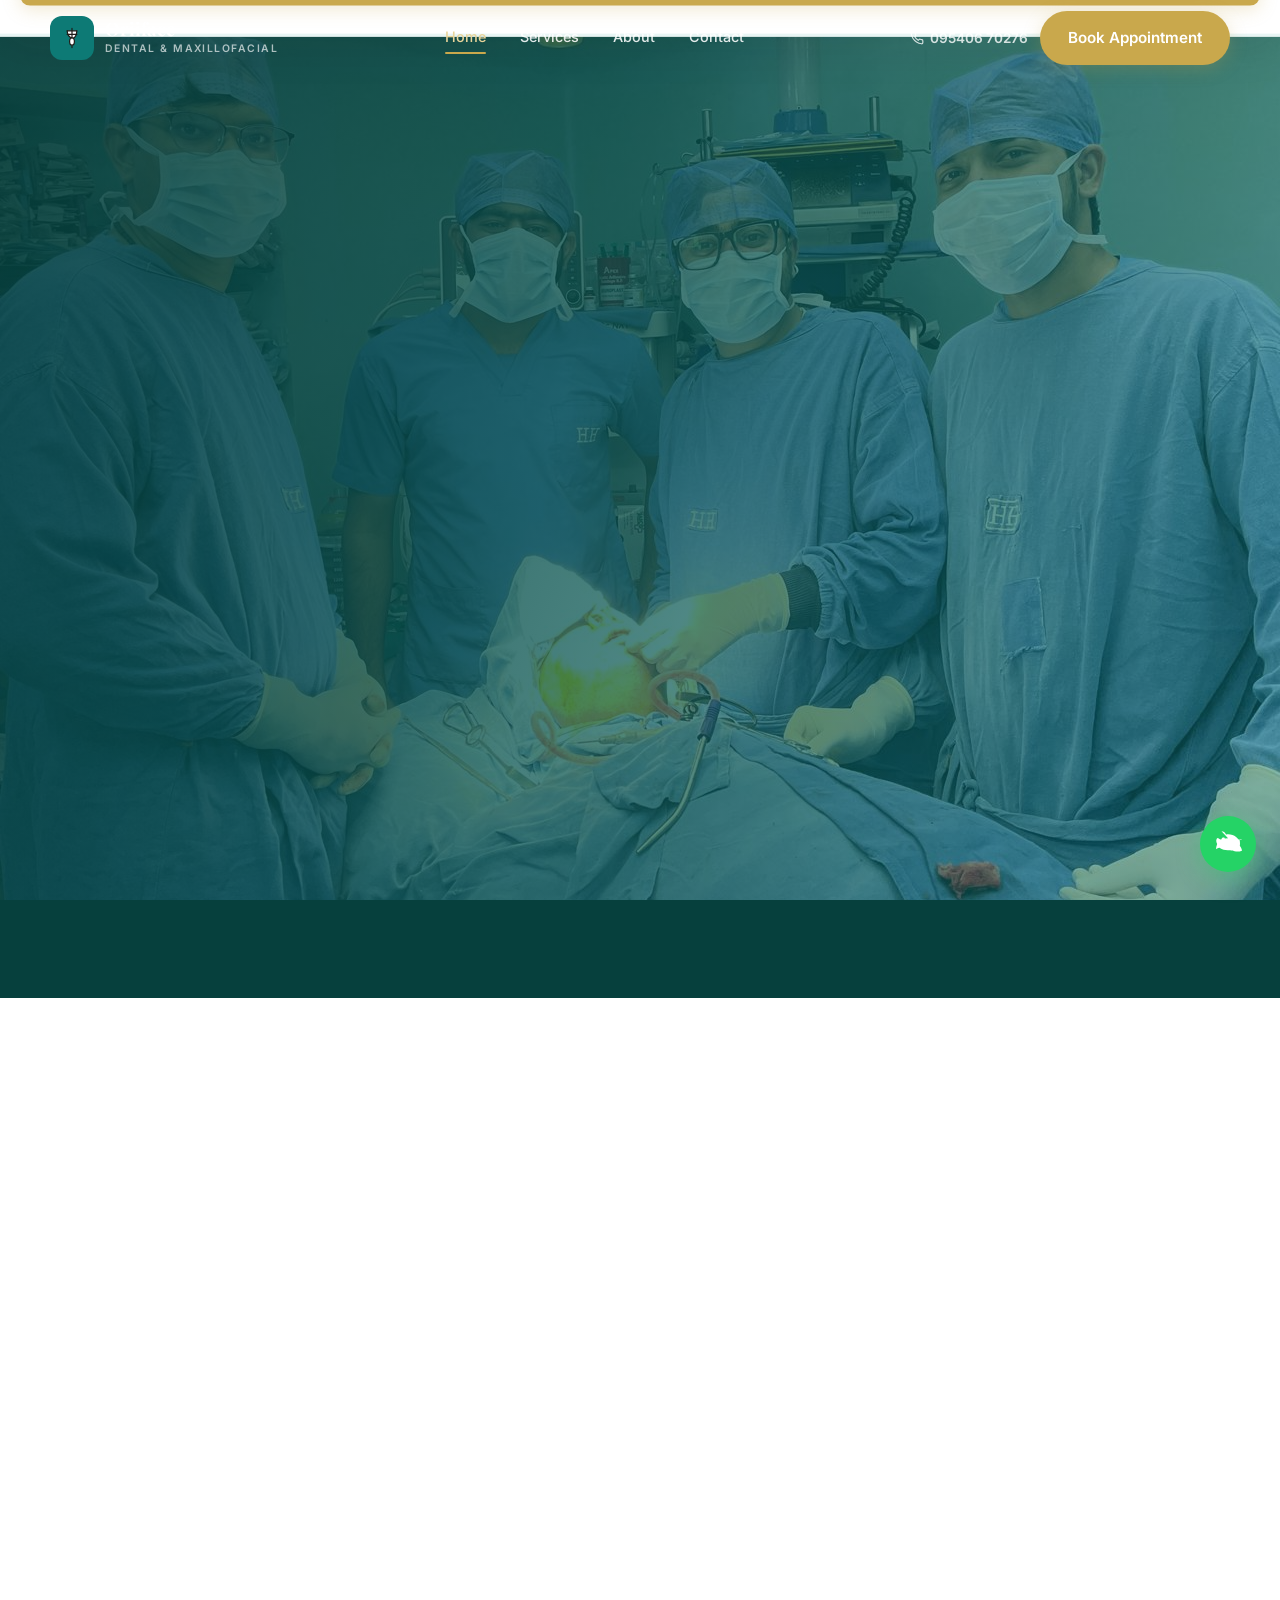
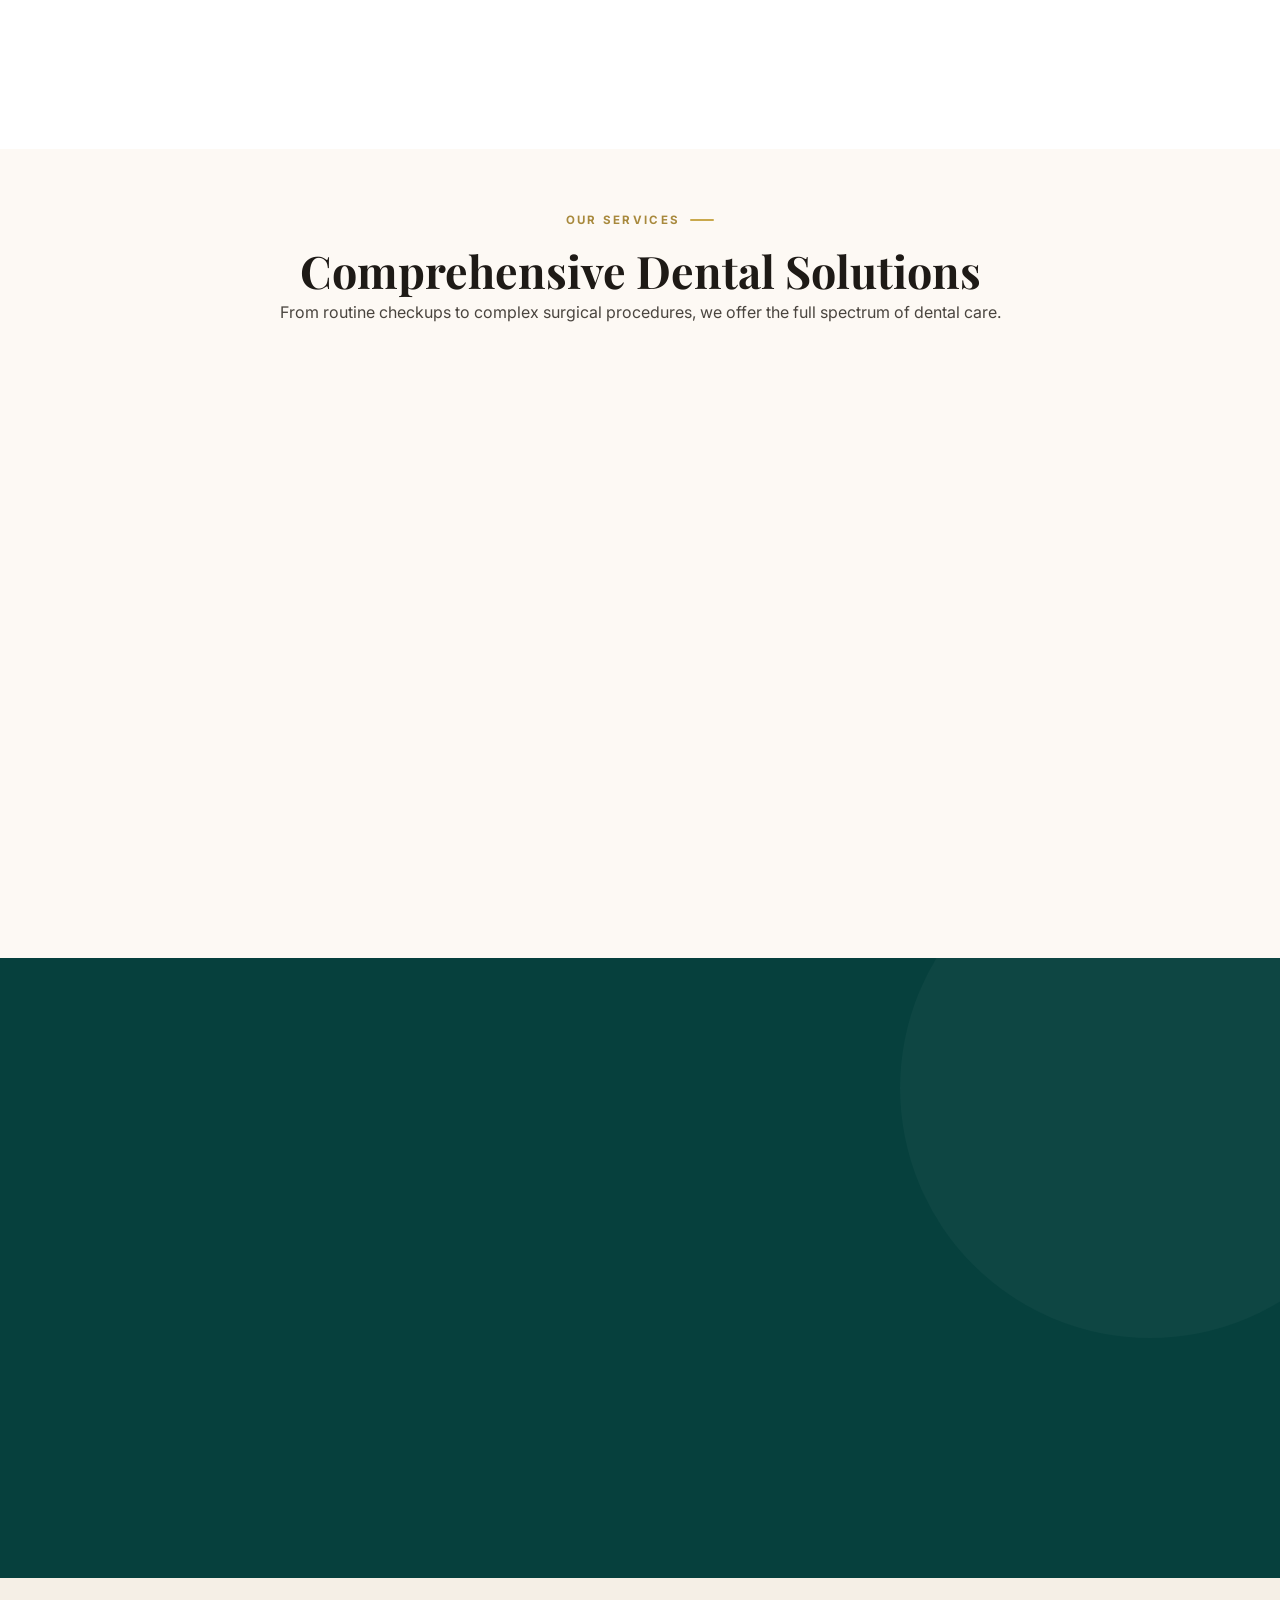
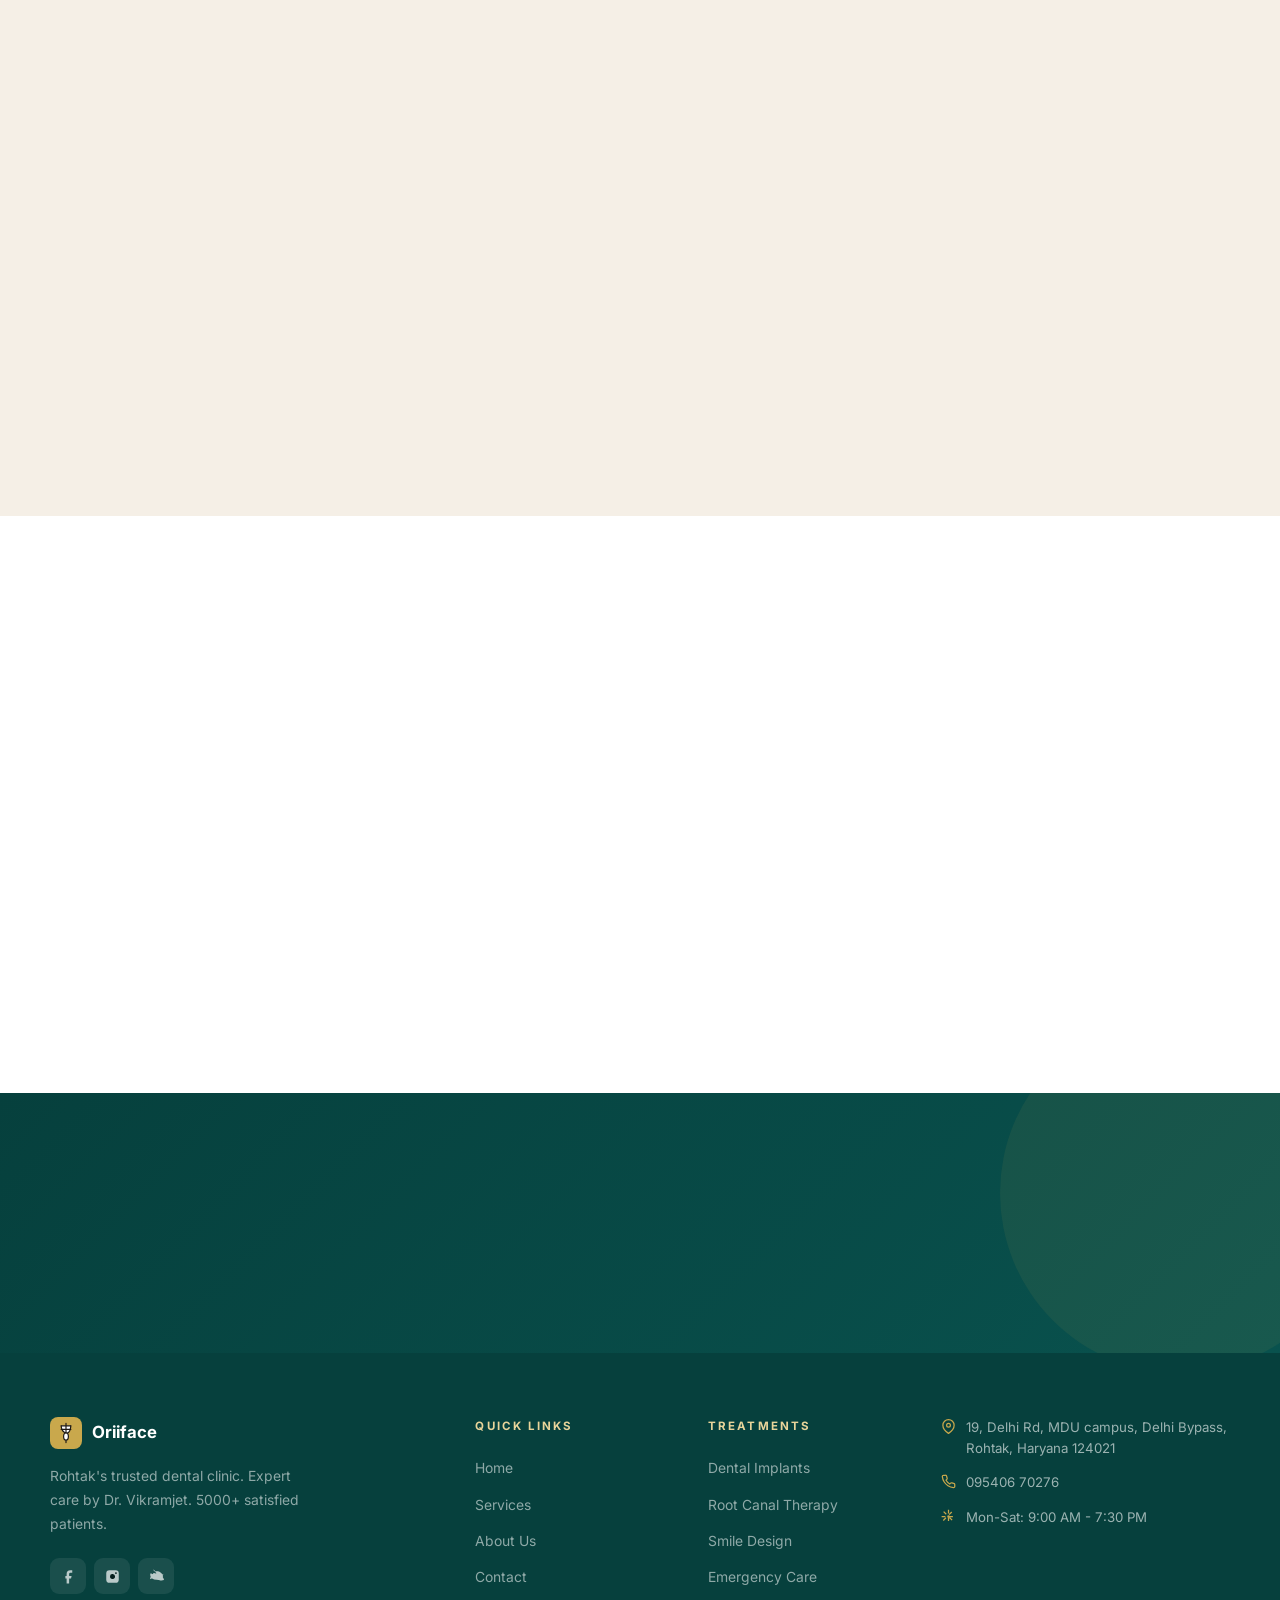
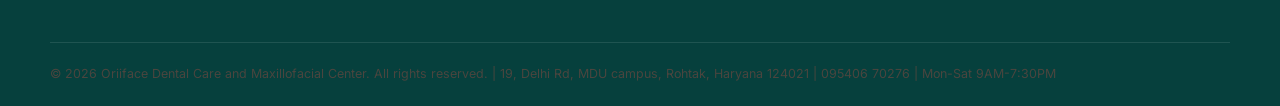
==== commit 6dc885b9: "Fix HTML/CSS structure mismatches across all 4 pages - Match all HTML elements to CSS selectors (con" ====
--- a/index.html
+++ b/index.html
@@ -21,15 +21,15 @@
   <link rel="canonical" href="https://oriiface.com">
   <link rel="apple-touch-icon" href="images/logo.png">
   <link rel="icon" type="image/png" href="images/favicon.png">
-  
+
   <title>Oriiface Dental Care — Best Dental Clinic in Rohtak, Haryana</title>
-  
+
   <link rel="preconnect" href="https://fonts.googleapis.com">
   <link rel="preconnect" href="https://fonts.gstatic.com" crossorigin>
-  <link href="https://fonts.googleapis.com/css2?family=Poppins:wght@400;500;600;700&family=Merriweather:ital@0;1&display=swap" rel="stylesheet">
-  
+  <link href="https://fonts.googleapis.com/css2?family=Playfair+Display:ital,wght@0,400;0,600;0,700;1,400;1,600&family=Inter:wght@300;400;500;600;700&display=swap" rel="stylesheet">
+
   <link rel="stylesheet" href="css/style.css">
-  
+
   <script type="application/ld+json">
   {
     "@context": "https://schema.org",
@@ -90,31 +90,36 @@
   <nav class="navbar">
     <div class="nav-inner container">
       <div class="nav-logo">
-        <svg class="logo-mark" viewBox="0 0 40 40" width="32" height="32">
-          <g fill="none" stroke="currentColor" stroke-width="2" stroke-linecap="round" stroke-linejoin="round">
-            <path d="M20 4v32M12 8c0 4 2 10 8 12s8-8 8-12"/>
-            <path d="M12 8h16M12 14h16"/>
-            <ellipse cx="20" cy="26" rx="4" ry="6"/>
-          </g>
-        </svg>
-        <span class="logo-text">Oriiface</span>
+        <div class="logo-mark">
+          <svg viewBox="0 0 40 40" width="24" height="24" fill="none" stroke="currentColor" stroke-width="2" stroke-linecap="round" stroke-linejoin="round">
+            <g>
+              <path d="M20 4v32M12 8c0 4 2 10 8 12s8-8 8-12"/>
+              <path d="M12 8h16M12 14h16"/>
+              <ellipse cx="20" cy="26" rx="4" ry="6"/>
+            </g>
+          </svg>
+        </div>
+        <div class="logo-text">
+          <strong>Oriiface</strong>
+          <span>Dental & Maxillofacial</span>
+        </div>
       </div>
 
       <div class="nav-links">
-        <a href="index.html">Home</a>
-        <a href="#services">Services</a>
-        <a href="#about">About</a>
-        <a href="#contact">Contact</a>
+        <a href="index.html" class="active">Home</a>
+        <a href="services.html">Services</a>
+        <a href="about.html">About</a>
+        <a href="contact.html">Contact</a>
       </div>
 
       <div class="nav-right">
         <a href="tel:+919540670276" class="nav-call">
-          <svg viewBox="0 0 24 24" width="16" height="16" fill="none" stroke="currentColor" stroke-width="2" stroke-linecap="round" stroke-linejoin="round">
+          <svg viewBox="0 0 24 24" width="14" height="14" fill="none" stroke="currentColor" stroke-width="2" stroke-linecap="round" stroke-linejoin="round">
             <path d="M22 16.92v3a2 2 0 0 1-2.18 2 19.79 19.79 0 0 1-8.63-3.07 19.5 19.5 0 0 1-6-6 19.79 19.79 0 0 1-3.07-8.67A2 2 0 0 1 4.11 2h3a2 2 0 0 1 2 1.72 12.84 12.84 0 0 0 .7 2.81 2 2 0 0 1-.45 2.11L8.09 9.91a16 16 0 0 0 6 6l1.27-1.27a2 2 0 0 1 2.11-.45 12.84 12.84 0 0 0 2.81.7A2 2 0 0 1 22 16.92z"/>
           </svg>
           095406 70276
         </a>
-        <button class="btn btn-gold">Book Appointment</button>
+        <a href="contact.html" class="btn btn-gold">Book Appointment</a>
       </div>
 
       <button class="hamburger">
@@ -128,11 +133,12 @@
   <!-- MOBILE MENU -->
   <div class="mobile-menu">
     <a href="index.html">Home</a>
-    <a href="#services">Services</a>
-    <a href="#about">About</a>
-    <a href="#contact">Contact</a>
+    <a href="services.html">Services</a>
+    <a href="about.html">About</a>
+    <a href="contact.html">Contact</a>
+    <div class="divider"></div>
     <a href="tel:+919540670276">Call: 095406 70276</a>
-    <button class="btn btn-gold" style="width: 100%;">Book Appointment</button>
+    <a href="contact.html" class="btn btn-gold">Book Appointment</a>
   </div>
 
   <!-- FLOATING WHATSAPP BUTTON -->
@@ -144,44 +150,43 @@
 
   <!-- HERO SECTION -->
   <section class="hero">
-    <div class="hero-bg" style="background-image: url('images/clinic-1.jpg');"></div>
-    <div class="hero-overlay" style="background: rgba(9, 82, 78, 0.65);"></div>
-    
+    <div class="hero-bg"></div>
+
     <div class="hero-content container">
       <div class="hero-pill reveal">
         <span class="hero-pill-dot"></span>
-        Rohtak's Most Trusted Dental Clinic
-      </div>
-      
+        <span>Rohtak's Most Trusted Dental Clinic</span>
+      </div>
+
       <h1 class="reveal">
         A Smile You'll Be Proud To <em>Show</em>
       </h1>
-      
+
       <p class="hero-sub reveal">
         Expert dental care by Dr. Vikramjet — Implants, Root Canal, Cosmetic Dentistry. 5000+ happy patients, 5.0 Google rating.
       </p>
-      
+
       <div class="hero-ctas reveal">
-        <button class="btn btn-gold">Book Appointment</button>
-        <button class="btn btn-ghost">Call Now</button>
-      </div>
-      
+        <a href="contact.html" class="btn btn-gold">Book Appointment</a>
+        <a href="tel:+919540670276" class="btn btn-ghost">Call Now</a>
+      </div>
+
       <div class="hero-trust reveal">
         <div class="trust-item">
-          <div class="trust-value">5000+</div>
-          <div class="trust-label">Patients</div>
+          <strong>5000+</strong>
+          <span>Patients</span>
         </div>
         <div class="trust-item">
-          <div class="trust-value">5.0<span style="font-size: 0.6em;">★</span></div>
-          <div class="trust-label">Google Rating</div>
+          <strong>5.0</strong>
+          <span>Google Rating</span>
         </div>
         <div class="trust-item">
-          <div class="trust-value">12+</div>
-          <div class="trust-label">Years Exp</div>
+          <strong>12+</strong>
+          <span>Years Exp</span>
         </div>
         <div class="trust-item">
-          <div class="trust-value">2</div>
-          <div class="trust-label">Hospitals</div>
+          <strong>2</strong>
+          <span>Hospitals</span>
         </div>
       </div>
     </div>
@@ -189,60 +194,72 @@
 
   <!-- TRUST BAR -->
   <section class="trustbar">
-    <div class="trustbar-inner container">
+    <div class="trustbar-inner">
       <div class="trustbar-item reveal">
-        <svg class="trustbar-icon" viewBox="0 0 24 24" width="24" height="24" fill="none" stroke="currentColor" stroke-width="2" stroke-linecap="round" stroke-linejoin="round">
-          <path d="M20 21v-2a4 4 0 0 0-4-4H8a4 4 0 0 0-4 4v2M12 3a4 4 0 1 0 0 8 4 4 0 0 0 0-8z"/>
-        </svg>
+        <div class="trustbar-icon">
+          <svg viewBox="0 0 24 24" width="20" height="20" fill="none" stroke="currentColor" stroke-width="2" stroke-linecap="round" stroke-linejoin="round">
+            <path d="M20 21v-2a4 4 0 0 0-4-4H8a4 4 0 0 0-4 4v2M12 3a4 4 0 1 0 0 8 4 4 0 0 0 0-8z"/>
+          </svg>
+        </div>
         <div class="trustbar-text">
-          <div class="text-val">5055+</div>
-          <div class="text-label">Google Reviews</div>
+          <strong>5055+</strong>
+          <span>Google Reviews</span>
         </div>
       </div>
 
       <div class="trustbar-item reveal">
-        <svg class="trustbar-icon" viewBox="0 0 24 24" width="24" height="24" fill="currentColor">
-          <path d="M12 2C6.48 2 2 6.48 2 12s4.48 10 10 10 10-4.48 10-10S17.52 2 12 2m0 18c-4.41 0-8-3.59-8-8s3.59-8 8-8 8 3.59 8 8-3.59 8-8 8m3.5-9c.83 0 1.5-.67 1.5-1.5S16.33 8 15.5 8 14 8.67 14 9.5s.67 1.5 1.5 1.5m-7 0c.83 0 1.5-.67 1.5-1.5S9.33 8 8.5 8 7 8.67 7 9.5 7.67 11 8.5 11m3.5 6.5c2.33 0 4.31-1.46 5.11-3.5H6.89c.8 2.04 2.78 3.5 5.11 3.5z"/>
-        </svg>
+        <div class="trustbar-icon">
+          <svg viewBox="0 0 24 24" width="20" height="20" fill="currentColor">
+            <path d="M12 2C6.48 2 2 6.48 2 12s4.48 10 10 10 10-4.48 10-10S17.52 2 12 2m0 18c-4.41 0-8-3.59-8-8s3.59-8 8-8 8 3.59 8 8-3.59 8-8 8m3.5-9c.83 0 1.5-.67 1.5-1.5S16.33 8 15.5 8 14 8.67 14 9.5s.67 1.5 1.5 1.5m-7 0c.83 0 1.5-.67 1.5-1.5S9.33 8 8.5 8 7 8.67 7 9.5 7.67 11 8.5 11m3.5 6.5c2.33 0 4.31-1.46 5.11-3.5H6.89c.8 2.04 2.78 3.5 5.11 3.5z"/>
+          </svg>
+        </div>
         <div class="trustbar-text">
-          <div class="text-val">5.0</div>
-          <div class="text-label">Google Rating</div>
+          <strong>5.0</strong>
+          <span>Google Rating</span>
         </div>
       </div>
 
       <div class="trustbar-item reveal">
-        <svg class="trustbar-icon" viewBox="0 0 24 24" width="24" height="24" fill="none" stroke="currentColor" stroke-width="2" stroke-linecap="round" stroke-linejoin="round">
-          <circle cx="12" cy="12" r="1"/><path d="M12 1v6m0 6v6M4.22 4.22l4.24 4.24m5.08 5.08l4.24 4.24M1 12h6m6 0h6m-1.78-7.22l-4.24 4.24m-5.08 5.08l-4.24 4.24"/>
-        </svg>
+        <div class="trustbar-icon">
+          <svg viewBox="0 0 24 24" width="20" height="20" fill="none" stroke="currentColor" stroke-width="2" stroke-linecap="round" stroke-linejoin="round">
+            <circle cx="12" cy="12" r="1"/><path d="M12 1v6m0 6v6M4.22 4.22l4.24 4.24m5.08 5.08l4.24 4.24M1 12h6m6 0h6m-1.78-7.22l-4.24 4.24m-5.08 5.08l-4.24 4.24"/>
+          </svg>
+        </div>
         <div class="trustbar-text">
-          <div class="text-val">12+</div>
-          <div class="text-label">Years Experience</div>
+          <strong>12+</strong>
+          <span>Years Experience</span>
         </div>
       </div>
 
       <div class="trustbar-item reveal">
-        <svg class="trustbar-icon" viewBox="0 0 24 24" width="24" height="24" fill="none" stroke="currentColor" stroke-width="2" stroke-linecap="round" stroke-linejoin="round">
-          <path d="M12 22s8-4 8-10V5l-8-3-8 3v7c0 6 8 10 8 10z"/>
-        </svg>
+        <div class="trustbar-icon">
+          <svg viewBox="0 0 24 24" width="20" height="20" fill="none" stroke="currentColor" stroke-width="2" stroke-linecap="round" stroke-linejoin="round">
+            <path d="M12 22s8-4 8-10V5l-8-3-8 3v7c0 6 8 10 8 10z"/>
+          </svg>
+        </div>
         <div class="trustbar-text">
-          <div class="text-val">2</div>
-          <div class="text-label">Hospital Affiliations</div>
+          <strong>2</strong>
+          <span>Hospital Affiliations</span>
         </div>
       </div>
     </div>
   </section>
 
   <!-- WHY CHOOSE US -->
-  <section id="about" class="why-section section">
+  <section class="why-section section">
     <div class="container">
       <div class="why-grid">
         <!-- Left: Photos -->
         <div class="why-photos reveal d1">
-          <div class="why-photo-main" style="background-image: url('images/clinic-2.jpg');"></div>
-          <div class="why-photo-sec" style="background-image: url('images/clinic-3.jpg');"></div>
+          <div class="why-photo-main">
+            <img src="images/clinic-2.jpg" alt="Modern dental clinic facility">
+          </div>
+          <div class="why-photo-sec">
+            <img src="images/clinic-3.jpg" alt="Advanced treatment area">
+          </div>
           <div class="why-float-badge">
-            <div class="badge-value">5000+</div>
-            <div class="badge-label">Happy Patients</div>
+            <strong>5000+</strong>
+            <span>Happy Patients</span>
           </div>
         </div>
 
@@ -254,41 +271,49 @@
 
           <div class="why-list">
             <div class="why-item">
-              <svg class="why-icon" viewBox="0 0 24 24" width="20" height="20" fill="none" stroke="currentColor" stroke-width="2" stroke-linecap="round" stroke-linejoin="round">
-                <path d="M9 12l2 2 4-4m6 2a9 9 0 11-18 0 9 9 0 0118 0z"/>
-              </svg>
+              <div class="why-icon">
+                <svg viewBox="0 0 24 24" width="22" height="22" fill="none" stroke="currentColor" stroke-width="2" stroke-linecap="round" stroke-linejoin="round">
+                  <path d="M9 12l2 2 4-4m6 2a9 9 0 11-18 0 9 9 0 0118 0z"/>
+                </svg>
+              </div>
               <div>
-                <div class="why-item-title">Advanced Equipment</div>
+                <h4>Advanced Equipment</h4>
                 <p>Latest digital imaging, painless procedures, and state-of-the-art technology for precise, comfortable care.</p>
               </div>
             </div>
 
             <div class="why-item">
-              <svg class="why-icon" viewBox="0 0 24 24" width="20" height="20" fill="none" stroke="currentColor" stroke-width="2" stroke-linecap="round" stroke-linejoin="round">
-                <path d="M12 2C6.48 2 2 6.48 2 12s4.48 10 10 10 10-4.48 10-10S17.52 2 12 2zm-2 15l-5-5 1.41-1.41L10 14.17l7.59-7.59L19 8l-9 9z"/>
-              </svg>
+              <div class="why-icon">
+                <svg viewBox="0 0 24 24" width="22" height="22" fill="none" stroke="currentColor" stroke-width="2" stroke-linecap="round" stroke-linejoin="round">
+                  <path d="M12 2C6.48 2 2 6.48 2 12s4.48 10 10 10 10-4.48 10-10S17.52 2 12 2zm-2 15l-5-5 1.41-1.41L10 14.17l7.59-7.59L19 8l-9 9z"/>
+                </svg>
+              </div>
               <div>
-                <div class="why-item-title">Dr. Vikramjet's Expertise</div>
+                <h4>Dr. Vikramjet's Expertise</h4>
                 <p>BDS, MDS, Consultant Oral & Maxillofacial Surgeon with 12+ years of clinical excellence and patient trust.</p>
               </div>
             </div>
 
             <div class="why-item">
-              <svg class="why-icon" viewBox="0 0 24 24" width="20" height="20" fill="none" stroke="currentColor" stroke-width="2" stroke-linecap="round" stroke-linejoin="round">
-                <line x1="12" y1="1" x2="12" y2="23"/><path d="M17 5H9.5a3.5 3.5 0 0 0 0 7h5a3.5 3.5 0 0 1 0 7H6"/>
-              </svg>
+              <div class="why-icon">
+                <svg viewBox="0 0 24 24" width="22" height="22" fill="none" stroke="currentColor" stroke-width="2" stroke-linecap="round" stroke-linejoin="round">
+                  <line x1="12" y1="1" x2="12" y2="23"/><path d="M17 5H9.5a3.5 3.5 0 0 0 0 7h5a3.5 3.5 0 0 1 0 7H6"/>
+                </svg>
+              </div>
               <div>
-                <div class="why-item-title">Budget-Friendly Rates</div>
+                <h4>Budget-Friendly Rates</h4>
                 <p>Premium dental care at transparent, affordable pricing. Quality treatment without the premium clinic markup.</p>
               </div>
             </div>
 
             <div class="why-item">
-              <svg class="why-icon" viewBox="0 0 24 24" width="20" height="20" fill="none" stroke="currentColor" stroke-width="2" stroke-linecap="round" stroke-linejoin="round">
-                <path d="M21 10c0 7-9 13-9 13s-9-6-9-13a9 9 0 0 1 18 0z"/><circle cx="12" cy="10" r="3"/>
-              </svg>
+              <div class="why-icon">
+                <svg viewBox="0 0 24 24" width="22" height="22" fill="none" stroke="currentColor" stroke-width="2" stroke-linecap="round" stroke-linejoin="round">
+                  <path d="M21 10c0 7-9 13-9 13s-9-6-9-13a9 9 0 0 1 18 0z"/><circle cx="12" cy="10" r="3"/>
+                </svg>
+              </div>
               <div>
-                <div class="why-item-title">Conveniently Located</div>
+                <h4>Conveniently Located</h4>
                 <p>On Delhi Road near MDU campus. Easy parking, accessible public transport, convenient timing Mon-Sat 9AM-7:30PM.</p>
               </div>
             </div>
@@ -299,7 +324,7 @@
   </section>
 
   <!-- SERVICES SECTION -->
-  <section id="services" class="services-section section-sm" style="background: #FBF8F3;">
+  <section class="services-section section-sm">
     <div class="container">
       <div class="text-center" style="margin-bottom: 3rem;">
         <div class="eyebrow">Our Services</div>
@@ -310,112 +335,150 @@
       <div class="services-grid reveal d1">
         <!-- Service 1: General Dentistry -->
         <div class="svc-card">
-          <svg class="svc-icon" viewBox="0 0 24 24" width="40" height="40" fill="none" stroke="currentColor" stroke-width="2" stroke-linecap="round" stroke-linejoin="round">
-            <g fill="none" stroke="currentColor" stroke-width="2" stroke-linecap="round" stroke-linejoin="round">
-              <path d="M12 2c5.523 0 10 4.477 10 10s-4.477 10-10 10S2 17.523 2 12 6.477 2 12 2z"/>
-              <path d="M12 6v12M6 12h12"/>
-              <circle cx="12" cy="12" r="3"/>
-            </g>
-          </svg>
-          <h3>General Dentistry</h3>
+          <div class="svc-icon">
+            <svg viewBox="0 0 24 24" width="26" height="26" fill="none" stroke="currentColor" stroke-width="2" stroke-linecap="round" stroke-linejoin="round">
+              <g>
+                <path d="M12 2c5.523 0 10 4.477 10 10s-4.477 10-10 10S2 17.523 2 12 6.477 2 12 2z"/>
+                <path d="M12 6v12M6 12h12"/>
+                <circle cx="12" cy="12" r="3"/>
+              </g>
+            </svg>
+          </div>
+          <h4>General Dentistry</h4>
           <p>Cleanings, fillings, and preventive care to maintain your healthy smile year-round.</p>
-          <a href="#contact" class="svc-more">Learn more →</a>
+          <a href="contact.html" class="svc-more">Learn more <svg viewBox="0 0 24 24" width="13" height="13" fill="none" stroke="currentColor" stroke-width="2.5"><path d="M5 12h14M12 5l7 7-7 7"/></svg></a>
         </div>
 
         <!-- Service 2: Dental Implants -->
         <div class="svc-card">
-          <svg class="svc-icon" viewBox="0 0 24 24" width="40" height="40" fill="none" stroke="currentColor" stroke-width="2" stroke-linecap="round" stroke-linejoin="round">
-            <path d="M12 2C6.48 2 2 6.48 2 12s4.48 10 10 10 10-4.48 10-10S17.52 2 12 2m0 18c-4.41 0-8-3.59-8-8s3.59-8 8-8 8 3.59 8 8-3.59 8-8 8m3.5-9c.83 0 1.5-.67 1.5-1.5S16.33 8 15.5 8 14 8.67 14 9.5s.67 1.5 1.5 1.5m-7 0c.83 0 1.5-.67 1.5-1.5S9.33 8 8.5 8 7 8.67 7 9.5 7.67 11 8.5 11m3.5 6.5c2.33 0 4.31-1.46 5.11-3.5H6.89c.8 2.04 2.78 3.5 5.11 3.5z"/>
-          </svg>
-          <h3>Dental Implants</h3>
+          <div class="svc-icon">
+            <svg viewBox="0 0 24 24" width="26" height="26" fill="none" stroke="currentColor" stroke-width="2" stroke-linecap="round" stroke-linejoin="round">
+              <path d="M12 2C6.48 2 2 6.48 2 12s4.48 10 10 10 10-4.48 10-10S17.52 2 12 2m0 18c-4.41 0-8-3.59-8-8s3.59-8 8-8 8 3.59 8 8-3.59 8-8 8m3.5-9c.83 0 1.5-.67 1.5-1.5S16.33 8 15.5 8 14 8.67 14 9.5s.67 1.5 1.5 1.5m-7 0c.83 0 1.5-.67 1.5-1.5S9.33 8 8.5 8 7 8.67 7 9.5 7.67 11 8.5 11m3.5 6.5c2.33 0 4.31-1.46 5.11-3.5H6.89c.8 2.04 2.78 3.5 5.11 3.5z"/>
+            </svg>
+          </div>
+          <h4>Dental Implants</h4>
           <p>Permanent tooth replacement with natural appearance and durability. Expert surgical placement.</p>
-          <a href="#contact" class="svc-more">Learn more →</a>
+          <a href="contact.html" class="svc-more">Learn more <svg viewBox="0 0 24 24" width="13" height="13" fill="none" stroke="currentColor" stroke-width="2.5"><path d="M5 12h14M12 5l7 7-7 7"/></svg></a>
         </div>
 
         <!-- Service 3: Root Canal Therapy -->
         <div class="svc-card">
-          <svg class="svc-icon" viewBox="0 0 24 24" width="40" height="40" fill="none" stroke="currentColor" stroke-width="2" stroke-linecap="round" stroke-linejoin="round">
-            <path d="M20 21v-2a4 4 0 0 0-4-4H8a4 4 0 0 0-4 4v2M12 3a4 4 0 1 0 0 8 4 4 0 0 0 0-8zM9 11a3 3 0 0 0-3 3v1M15 11a3 3 0 0 1 3 3v1"/>
-          </svg>
-          <h3>Root Canal Therapy</h3>
+          <div class="svc-icon">
+            <svg viewBox="0 0 24 24" width="26" height="26" fill="none" stroke="currentColor" stroke-width="2" stroke-linecap="round" stroke-linejoin="round">
+              <path d="M20 21v-2a4 4 0 0 0-4-4H8a4 4 0 0 0-4 4v2M12 3a4 4 0 1 0 0 8 4 4 0 0 0 0-8zM9 11a3 3 0 0 0-3 3v1M15 11a3 3 0 0 1 3 3v1"/>
+            </svg>
+          </div>
+          <h4>Root Canal Therapy</h4>
           <p>Pain-free, tooth-saving treatment to eliminate infection and restore natural function.</p>
-          <a href="#contact" class="svc-more">Learn more →</a>
+          <a href="contact.html" class="svc-more">Learn more <svg viewBox="0 0 24 24" width="13" height="13" fill="none" stroke="currentColor" stroke-width="2.5"><path d="M5 12h14M12 5l7 7-7 7"/></svg></a>
         </div>
 
         <!-- Service 4: Smile Design -->
         <div class="svc-card">
-          <svg class="svc-icon" viewBox="0 0 24 24" width="40" height="40" fill="none" stroke="currentColor" stroke-width="2" stroke-linecap="round" stroke-linejoin="round">
-            <path d="M1 12s4-8 11-8 11 8 11 8-4 8-11 8-11-8-11-8z"/><circle cx="12" cy="12" r="3"/>
-          </svg>
-          <h3>Smile Design</h3>
+          <div class="svc-icon">
+            <svg viewBox="0 0 24 24" width="26" height="26" fill="none" stroke="currentColor" stroke-width="2" stroke-linecap="round" stroke-linejoin="round">
+              <path d="M1 12s4-8 11-8 11 8 11 8-4 8-11 8-11-8-11-8z"/><circle cx="12" cy="12" r="3"/>
+            </svg>
+          </div>
+          <h4>Smile Design</h4>
           <p>Cosmetic enhancements including veneers, whitening, and reshaping for your dream smile.</p>
-          <a href="#contact" class="svc-more">Learn more →</a>
+          <a href="contact.html" class="svc-more">Learn more <svg viewBox="0 0 24 24" width="13" height="13" fill="none" stroke="currentColor" stroke-width="2.5"><path d="M5 12h14M12 5l7 7-7 7"/></svg></a>
         </div>
 
         <!-- Service 5: Orthodontics -->
         <div class="svc-card">
-          <svg class="svc-icon" viewBox="0 0 24 24" width="40" height="40" fill="none" stroke="currentColor" stroke-width="2" stroke-linecap="round" stroke-linejoin="round">
-            <path d="M9 3H5a2 2 0 0 0-2 2v4m0 0a9 9 0 0 0 18 0m0 0V5a2 2 0 0 0-2-2h-4m0 0v4m0-4L9 7m0 0l6 6m6-6v4m0 0a9 9 0 0 1-18 0m0 0v4m0 0l6-6m-6 6l6 6"/>
-          </svg>
-          <h3>Orthodontics</h3>
+          <div class="svc-icon">
+            <svg viewBox="0 0 24 24" width="26" height="26" fill="none" stroke="currentColor" stroke-width="2" stroke-linecap="round" stroke-linejoin="round">
+              <path d="M9 3H5a2 2 0 0 0-2 2v4m0 0a9 9 0 0 0 18 0m0 0V5a2 2 0 0 0-2-2h-4m0 0v4m0-4L9 7m0 0l6 6m6-6v4m0 0a9 9 0 0 1-18 0m0 0v4m0 0l6-6m-6 6l6 6"/>
+            </svg>
+          </div>
+          <h4>Orthodontics</h4>
           <p>Braces and aligners to straighten teeth and perfect your bite with modern techniques.</p>
-          <a href="#contact" class="svc-more">Learn more →</a>
+          <a href="contact.html" class="svc-more">Learn more <svg viewBox="0 0 24 24" width="13" height="13" fill="none" stroke="currentColor" stroke-width="2.5"><path d="M5 12h14M12 5l7 7-7 7"/></svg></a>
         </div>
 
         <!-- Service 6: Emergency Care -->
         <div class="svc-card">
-          <svg class="svc-icon" viewBox="0 0 24 24" width="40" height="40" fill="none" stroke="currentColor" stroke-width="2" stroke-linecap="round" stroke-linejoin="round">
-            <circle cx="12" cy="12" r="10"/><path d="M12 6v6m3-3H9"/>
-          </svg>
-          <h3>Emergency Care</h3>
+          <div class="svc-icon">
+            <svg viewBox="0 0 24 24" width="26" height="26" fill="none" stroke="currentColor" stroke-width="2" stroke-linecap="round" stroke-linejoin="round">
+              <circle cx="12" cy="12" r="10"/><path d="M12 6v6m3-3H9"/>
+            </svg>
+          </div>
+          <h4>Emergency Care</h4>
           <p>Same-day relief for dental pain, trauma, and urgent issues. Call for immediate assistance.</p>
-          <a href="#contact" class="svc-more">Learn more →</a>
+          <a href="contact.html" class="svc-more">Learn more <svg viewBox="0 0 24 24" width="13" height="13" fill="none" stroke="currentColor" stroke-width="2.5"><path d="M5 12h14M12 5l7 7-7 7"/></svg></a>
         </div>
       </div>
     </div>
   </section>
 
   <!-- DOCTOR SPOTLIGHT -->
-  <section class="doctor-section" style="background: #09524E; color: white; padding: 4rem 0;">
+  <section class="doctor-section">
     <div class="container">
       <div class="doctor-grid">
         <!-- Left: Photo -->
         <div class="doctor-visual reveal d1">
-          <div class="doctor-photo" style="background-image: url('images/clinic-2.jpg');"></div>
-          <div class="doctor-exp-badge">12+ Yrs</div>
+          <div class="doctor-photo">
+            <img src="images/clinic-2.jpg" alt="Dr. Vikramjet">
+          </div>
+          <div class="doctor-exp-badge">
+            <strong>12+</strong>
+            <span>Years Exp</span>
+          </div>
         </div>
 
         <!-- Right: Info -->
         <div class="doctor-content reveal d2">
-          <div class="eyebrow" style="color: #D4AF37;">Meet Your Doctor</div>
-          <h2 style="color: white;">Dr. Vikramjet</h2>
-          <p style="font-style: italic; font-size: 1.1rem; color: #D4AF37; margin-bottom: 1.5rem;">
-            BDS, MDS — Consultant Oral & Maxillofacial Surgeon
-          </p>
-
-          <p style="color: #f0f0f0; line-height: 1.8; margin-bottom: 2rem;">
+          <div class="eyebrow">Meet Your Doctor</div>
+          <h2>Dr. Vikramjet</h2>
+          <span class="doctor-qual">BDS, MDS — Consultant Oral & Maxillofacial Surgeon</span>
+
+          <p>
             With over 12 years of dedicated clinical practice, Dr. Vikramjet has transformed thousands of smiles through expert surgical expertise, compassionate patient care, and commitment to the latest dental techniques. His specialization in complex maxillofacial procedures ensures you receive world-class treatment in a comfortable, professional environment.
           </p>
 
           <div>
-            <div style="font-weight: 600; color: #D4AF37; margin-bottom: 1rem;">Professional Credentials</div>
             <div class="cred-list">
               <div class="cred-item">
-                <span class="cred-dot">•</span>
-                Ex-Resident, PGIMS Rohtak
+                <div class="cred-dot">
+                  <svg viewBox="0 0 24 24" width="16" height="16" fill="none" stroke="currentColor" stroke-width="2">
+                    <polyline points="20 6 9 17 4 12"></polyline>
+                  </svg>
+                </div>
+                <div>
+                  <strong>Ex-Resident, PGIMS Rohtak</strong>
+                  <span>Advanced clinical training</span>
+                </div>
               </div>
               <div class="cred-item">
-                <span class="cred-dot">•</span>
-                Senior Resident, JLNMCH
+                <div class="cred-dot">
+                  <svg viewBox="0 0 24 24" width="16" height="16" fill="none" stroke="currentColor" stroke-width="2">
+                    <polyline points="20 6 9 17 4 12"></polyline>
+                  </svg>
+                </div>
+                <div>
+                  <strong>Senior Resident, JLNMCH</strong>
+                  <span>Specialized surgical experience</span>
+                </div>
               </div>
             </div>
           </div>
 
           <div style="margin-top: 2rem;">
-            <div style="font-weight: 600; color: #D4AF37; margin-bottom: 1rem;">Associated Hospitals</div>
+            <div style="font-weight: 600; color: rgba(255,255,255,.9); margin-bottom: 1rem;">Associated Hospitals</div>
             <div class="hosp-row">
-              <span class="hosp-pill">Nobel Health City Rohtak</span>
-              <span class="hosp-pill">Holy Heart Superspeciality Hospital</span>
+              <span class="hosp-pill">
+                <svg viewBox="0 0 24 24" width="13" height="13" fill="none" stroke="currentColor" stroke-width="2">
+                  <path d="M12 2C6.48 2 2 6.48 2 12s4.48 10 10 10 10-4.48 10-10S17.52 2 12 2m0 18c-4.41 0-8-3.59-8-8s3.59-8 8-8 8 3.59 8 8-3.59 8-8 8m3.5-9c.83 0 1.5-.67 1.5-1.5S16.33 8 15.5 8 14 8.67 14 9.5s.67 1.5 1.5 1.5m-7 0c.83 0 1.5-.67 1.5-1.5S9.33 8 8.5 8 7 8.67 7 9.5 7.67 11 8.5 11m3.5 6.5c2.33 0 4.31-1.46 5.11-3.5H6.89c.8 2.04 2.78 3.5 5.11 3.5z"/>
+                </svg>
+                Nobel Health City Rohtak
+              </span>
+              <span class="hosp-pill">
+                <svg viewBox="0 0 24 24" width="13" height="13" fill="none" stroke="currentColor" stroke-width="2">
+                  <path d="M12 2C6.48 2 2 6.48 2 12s4.48 10 10 10 10-4.48 10-10S17.52 2 12 2m0 18c-4.41 0-8-3.59-8-8s3.59-8 8-8 8 3.59 8 8-3.59 8-8 8m3.5-9c.83 0 1.5-.67 1.5-1.5S16.33 8 15.5 8 14 8.67 14 9.5s.67 1.5 1.5 1.5m-7 0c.83 0 1.5-.67 1.5-1.5S9.33 8 8.5 8 7 8.67 7 9.5 7.67 11 8.5 11m3.5 6.5c2.33 0 4.31-1.46 5.11-3.5H6.89c.8 2.04 2.78 3.5 5.11 3.5z"/>
+                </svg>
+                Holy Heart Superspeciality Hospital
+              </span>
             </div>
           </div>
         </div>
@@ -424,52 +487,77 @@
   </section>
 
   <!-- TESTIMONIALS / REVIEWS -->
-  <section class="reviews-section" style="background: linear-gradient(135deg, #FBF8F3 0%, #f5ede1 100%); padding: 4rem 0;">
+  <section class="reviews-section section">
     <div class="container">
-      <div class="reviews-header text-center reveal">
+      <div class="reviews-header reveal">
         <h2>What Our Patients Say</h2>
         <div class="rating-chip">
-          <div class="r-stars">★★★★★</div>
-          5.0 out of 5 (5055+ Reviews)
+          <div class="r-stars">
+            <svg viewBox="0 0 24 24" width="14" height="14" fill="currentColor"><path d="M12 2l3.09 6.26L22 9.27l-5 4.87 1.18 6.88L12 17.77l-6.18 3.25L7 14.14 2 9.27l6.91-1.01L12 2z"/></svg>
+            <svg viewBox="0 0 24 24" width="14" height="14" fill="currentColor"><path d="M12 2l3.09 6.26L22 9.27l-5 4.87 1.18 6.88L12 17.77l-6.18 3.25L7 14.14 2 9.27l6.91-1.01L12 2z"/></svg>
+            <svg viewBox="0 0 24 24" width="14" height="14" fill="currentColor"><path d="M12 2l3.09 6.26L22 9.27l-5 4.87 1.18 6.88L12 17.77l-6.18 3.25L7 14.14 2 9.27l6.91-1.01L12 2z"/></svg>
+            <svg viewBox="0 0 24 24" width="14" height="14" fill="currentColor"><path d="M12 2l3.09 6.26L22 9.27l-5 4.87 1.18 6.88L12 17.77l-6.18 3.25L7 14.14 2 9.27l6.91-1.01L12 2z"/></svg>
+            <svg viewBox="0 0 24 24" width="14" height="14" fill="currentColor"><path d="M12 2l3.09 6.26L22 9.27l-5 4.87 1.18 6.88L12 17.77l-6.18 3.25L7 14.14 2 9.27l6.91-1.01L12 2z"/></svg>
+          </div>
+          <strong>5.0</strong>
+          <span>5055+ Reviews</span>
         </div>
       </div>
 
       <div class="reviews-grid reveal">
         <!-- Review 1 -->
         <div class="review-card">
-          <div class="rev-stars">★★★★★</div>
-          <p>"Budget-friendly without compromising quality. Dr. Vikramjet's team is thorough and takes time to explain everything. Highly satisfied with the treatment."</p>
-          <div style="display: flex; align-items: center; gap: 0.75rem; margin-top: 1.5rem;">
+          <div class="rev-stars">
+            <svg viewBox="0 0 24 24" width="15" height="15" fill="currentColor"><path d="M12 2l3.09 6.26L22 9.27l-5 4.87 1.18 6.88L12 17.77l-6.18 3.25L7 14.14 2 9.27l6.91-1.01L12 2z"/></svg>
+            <svg viewBox="0 0 24 24" width="15" height="15" fill="currentColor"><path d="M12 2l3.09 6.26L22 9.27l-5 4.87 1.18 6.88L12 17.77l-6.18 3.25L7 14.14 2 9.27l6.91-1.01L12 2z"/></svg>
+            <svg viewBox="0 0 24 24" width="15" height="15" fill="currentColor"><path d="M12 2l3.09 6.26L22 9.27l-5 4.87 1.18 6.88L12 17.77l-6.18 3.25L7 14.14 2 9.27l6.91-1.01L12 2z"/></svg>
+            <svg viewBox="0 0 24 24" width="15" height="15" fill="currentColor"><path d="M12 2l3.09 6.26L22 9.27l-5 4.87 1.18 6.88L12 17.77l-6.18 3.25L7 14.14 2 9.27l6.91-1.01L12 2z"/></svg>
+            <svg viewBox="0 0 24 24" width="15" height="15" fill="currentColor"><path d="M12 2l3.09 6.26L22 9.27l-5 4.87 1.18 6.88L12 17.77l-6.18 3.25L7 14.14 2 9.27l6.91-1.01L12 2z"/></svg>
+          </div>
+          <blockquote>"Budget-friendly without compromising quality. Dr. Vikramjet's team is thorough and takes time to explain everything. Highly satisfied with the treatment."</blockquote>
+          <div class="rev-author">
             <div class="rev-avatar">A</div>
             <div>
-              <div class="rev-author">Anita Kumar</div>
-              <div style="font-size: 0.85rem; color: #666;">Dental Implant</div>
+              <strong>Anita Kumar</strong>
+              <span>Dental Implant</span>
             </div>
           </div>
         </div>
 
         <!-- Review 2 -->
         <div class="review-card">
-          <div class="rev-stars">★★★★★</div>
-          <p>"Good doctors, good treatment, very nice facilities. The clinic is clean and well-maintained. Staff is courteous and efficient. Definitely recommend!"</p>
-          <div style="display: flex; align-items: center; gap: 0.75rem; margin-top: 1.5rem;">
+          <div class="rev-stars">
+            <svg viewBox="0 0 24 24" width="15" height="15" fill="currentColor"><path d="M12 2l3.09 6.26L22 9.27l-5 4.87 1.18 6.88L12 17.77l-6.18 3.25L7 14.14 2 9.27l6.91-1.01L12 2z"/></svg>
+            <svg viewBox="0 0 24 24" width="15" height="15" fill="currentColor"><path d="M12 2l3.09 6.26L22 9.27l-5 4.87 1.18 6.88L12 17.77l-6.18 3.25L7 14.14 2 9.27l6.91-1.01L12 2z"/></svg>
+            <svg viewBox="0 0 24 24" width="15" height="15" fill="currentColor"><path d="M12 2l3.09 6.26L22 9.27l-5 4.87 1.18 6.88L12 17.77l-6.18 3.25L7 14.14 2 9.27l6.91-1.01L12 2z"/></svg>
+            <svg viewBox="0 0 24 24" width="15" height="15" fill="currentColor"><path d="M12 2l3.09 6.26L22 9.27l-5 4.87 1.18 6.88L12 17.77l-6.18 3.25L7 14.14 2 9.27l6.91-1.01L12 2z"/></svg>
+            <svg viewBox="0 0 24 24" width="15" height="15" fill="currentColor"><path d="M12 2l3.09 6.26L22 9.27l-5 4.87 1.18 6.88L12 17.77l-6.18 3.25L7 14.14 2 9.27l6.91-1.01L12 2z"/></svg>
+          </div>
+          <blockquote>"Good doctors, good treatment, very nice facilities. The clinic is clean and well-maintained. Staff is courteous and efficient. Definitely recommend!"</blockquote>
+          <div class="rev-author">
             <div class="rev-avatar">R</div>
             <div>
-              <div class="rev-author">Rajesh Nanda</div>
-              <div style="font-size: 0.85rem; color: #666;">Root Canal Treatment</div>
+              <strong>Rajesh Nanda</strong>
+              <span>Root Canal Treatment</span>
             </div>
           </div>
         </div>
 
         <!-- Review 3 -->
         <div class="review-card">
-          <div class="rev-stars">★★★★★</div>
-          <p>"Highly recommend for skilled and trustworthy service. Dr. Vikramjet is patient and professional. No pain, no pressure, just quality dental care. Will visit again!"</p>
-          <div style="display: flex; align-items: center; gap: 0.75rem; margin-top: 1.5rem;">
+          <div class="rev-stars">
+            <svg viewBox="0 0 24 24" width="15" height="15" fill="currentColor"><path d="M12 2l3.09 6.26L22 9.27l-5 4.87 1.18 6.88L12 17.77l-6.18 3.25L7 14.14 2 9.27l6.91-1.01L12 2z"/></svg>
+            <svg viewBox="0 0 24 24" width="15" height="15" fill="currentColor"><path d="M12 2l3.09 6.26L22 9.27l-5 4.87 1.18 6.88L12 17.77l-6.18 3.25L7 14.14 2 9.27l6.91-1.01L12 2z"/></svg>
+            <svg viewBox="0 0 24 24" width="15" height="15" fill="currentColor"><path d="M12 2l3.09 6.26L22 9.27l-5 4.87 1.18 6.88L12 17.77l-6.18 3.25L7 14.14 2 9.27l6.91-1.01L12 2z"/></svg>
+            <svg viewBox="0 0 24 24" width="15" height="15" fill="currentColor"><path d="M12 2l3.09 6.26L22 9.27l-5 4.87 1.18 6.88L12 17.77l-6.18 3.25L7 14.14 2 9.27l6.91-1.01L12 2z"/></svg>
+            <svg viewBox="0 0 24 24" width="15" height="15" fill="currentColor"><path d="M12 2l3.09 6.26L22 9.27l-5 4.87 1.18 6.88L12 17.77l-6.18 3.25L7 14.14 2 9.27l6.91-1.01L12 2z"/></svg>
+          </div>
+          <blockquote>"Highly recommend for skilled and trustworthy service. Dr. Vikramjet is patient and professional. No pain, no pressure, just quality dental care. Will visit again!"</blockquote>
+          <div class="rev-author">
             <div class="rev-avatar">P</div>
             <div>
-              <div class="rev-author">Priya Sharma</div>
-              <div style="font-size: 0.85rem; color: #666;">Cosmetic Dentistry</div>
+              <strong>Priya Sharma</strong>
+              <span>Cosmetic Dentistry</span>
             </div>
           </div>
         </div>
@@ -478,7 +566,7 @@
   </section>
 
   <!-- GALLERY STRIP -->
-  <section class="gallery-section" style="padding: 3rem 0; background: white;">
+  <section class="gallery-section section-sm">
     <div class="container">
       <div class="text-center reveal" style="margin-bottom: 2rem;">
         <div class="eyebrow">Gallery</div>
@@ -486,31 +574,40 @@
       </div>
 
       <div class="gallery-grid reveal">
-        <div class="gal-item" style="background-image: url('images/clinic-1.jpg');">
-          <div class="gal-overlay">Modern Facility</div>
-        </div>
-        <div class="gal-item" style="background-image: url('images/clinic-2.jpg');">
-          <div class="gal-overlay">Treatment Area</div>
-        </div>
-        <div class="gal-item" style="background-image: url('images/clinic-3.jpg');">
-          <div class="gal-overlay">Reception</div>
+        <div class="gal-item">
+          <img src="images/clinic-1.jpg" alt="Modern dental clinic facility">
+          <div class="gal-overlay">
+            <span>Modern Facility</span>
+          </div>
+        </div>
+        <div class="gal-item">
+          <img src="images/clinic-2.jpg" alt="Advanced treatment area">
+          <div class="gal-overlay">
+            <span>Treatment Area</span>
+          </div>
+        </div>
+        <div class="gal-item">
+          <img src="images/clinic-3.jpg" alt="Reception area">
+          <div class="gal-overlay">
+            <span>Reception</span>
+          </div>
         </div>
       </div>
     </div>
   </section>
 
   <!-- CTA SECTION -->
-  <section id="contact" class="cta-section" style="background: linear-gradient(135deg, #09524E 0%, #0d6a65 100%); color: white; padding: 3rem 0;">
+  <section class="cta-section section">
     <div class="container">
-      <div class="cta-inner text-center">
-        <h2 class="cta-text reveal" style="color: white;">Ready for a Healthier Smile?</h2>
-        <p class="reveal" style="color: #d4d4d4; margin: 1rem 0 2rem;">
-          Schedule your appointment today and experience world-class dental care.
-        </p>
-        <div class="cta-actions reveal">
-          <button class="btn btn-gold">Book Appointment</button>
+      <div class="cta-inner reveal">
+        <div class="cta-text">
+          <h2>Ready for a Healthier Smile?</h2>
+          <p>Schedule your appointment today and experience world-class dental care.</p>
+        </div>
+        <div class="cta-actions">
+          <a href="contact.html" class="btn btn-gold">Book Appointment</a>
           <a href="https://wa.me/919540670276" class="btn btn-whatsapp" target="_blank" rel="noopener noreferrer">
-            <svg style="width: 16px; height: 16px; display: inline-block; margin-right: 0.5rem;" viewBox="0 0 24 24" fill="currentColor">
+            <svg viewBox="0 0 24 24" width="18" height="18" fill="currentColor">
               <path d="M17.472 14.382c-.297-.149-1.758-.867-2.03-.967-.273-.099-.471-.148-.67.15-.197.297-.767.966-.94 1.164-.173.199-.347.223-.644.075-.297-.15-1.255-.463-2.39-1.475-.883-.788-1.48-1.761-1.653-2.059-.173-.297-.018-.458.13-.606.134-.133.298-.347.446-.52.149-.174.198-.298.298-.497.099-.198.05-.371-.025-.52-.075-.149-.669-1.612-.916-2.207-.242-.579-.487-.5-.67-.51-.173-.008-.371-.01-.57-.01-.198 0-.52.074-.792.372-.272.297-1.04 1.016-1.04 2.479 0 1.462 1.065 2.875 1.213 3.074.149.198 2.096 3.2 5.076 4.487.709.306 1.262.489 1.694.625.712.227 1.36.195 1.871.118.571-.085 1.758-.719 2.006-1.413.248-.694.248-1.289.173-1.413-.074-.124-.272-.198-.57-.347m-5.421-7.403h-.004a9.87 9.87 0 00-4.781 1.226l-.309.161-.32-.052c-1.091-.175-2.116-.595-3.01-1.246l-.142-.108-.156.025C2.869 6.648 1.921 7.864 1.921 9.285c0 .908.24 1.775.696 2.537l.11.176-.091.259c-.408 1.149-.706 2.29-.862 3.453l-.098.788.516-.332c.393-.252.763-.449 1.1-.596l.1-.046c.316-.09.63-.183.941-.277l.339-.082.309.189c2.039 1.254 4.34 1.902 6.771 1.902 1.007 0 1.992-.098 2.945-.3l.359-.063.298.185c1.49.918 3.133 1.404 4.797 1.404 1.29 0 2.514-.247 3.629-.746l.288-.13-.075-.312c-.307-1.293-.89-2.507-1.724-3.558l-.139-.179.035-.25c.22-1.535.14-3.156-.22-4.697l-.086-.439.44-.053c.88-.106 1.703-.423 2.373-.946l.154-.116-.018-.323C22.15 10.245 20.993 7.75 18.925 5.984 17.139 4.572 14.733 3.744 12.176 3.744c-.524 0-1.046.027-1.554.082l-.338.032-.133-.307c-.648-1.495-2.06-2.526-3.708-2.526z"/>
             </svg>
             WhatsApp Us
@@ -521,84 +618,78 @@
   </section>
 
   <!-- FOOTER -->
-  <footer class="footer" style="background: #051f1d; color: #999; padding: 3rem 0 1rem;">
+  <footer class="footer">
     <div class="container">
       <div class="footer-grid">
         <!-- Col 1: Brand -->
-        <div class="footer-col footer-brand">
-          <div class="f-logo-row" style="margin-bottom: 1rem;">
-            <svg class="logo-mark" viewBox="0 0 40 40" width="32" height="32" style="color: #D4AF37;">
-              <g fill="none" stroke="currentColor" stroke-width="2" stroke-linecap="round" stroke-linejoin="round">
-                <path d="M20 4v32M12 8c0 4 2 10 8 12s8-8 8-12"/>
-                <path d="M12 8h16M12 14h16"/>
-                <ellipse cx="20" cy="26" rx="4" ry="6"/>
-              </g>
-            </svg>
-            <span style="font-size: 1.2rem; font-weight: 600; color: white;">Oriiface</span>
-          </div>
-          <p style="font-size: 0.9rem; line-height: 1.6; color: #aaa; margin-bottom: 1.5rem;">
-            Rohtak's trusted dental clinic. Expert care by Dr. Vikramjet. 5000+ satisfied patients.
-          </p>
+        <div class="footer-brand">
+          <div class="f-logo-row">
+            <div class="logo-mark" style="width: 32px; height: 32px; background: var(--gold); border-radius: 8px; display: flex; align-items: center; justify-content: center;">
+              <svg viewBox="0 0 40 40" width="18" height="18" fill="none" stroke="currentColor" stroke-width="2" stroke-linecap="round" stroke-linejoin="round">
+                <g>
+                  <path d="M20 4v32M12 8c0 4 2 10 8 12s8-8 8-12"/>
+                  <path d="M12 8h16M12 14h16"/>
+                  <ellipse cx="20" cy="26" rx="4" ry="6"/>
+                </g>
+              </svg>
+            </div>
+            <span style="font-size: 1.05rem; font-weight: 700; color: #fff;">Oriiface</span>
+          </div>
+          <p>Rohtak's trusted dental clinic. Expert care by Dr. Vikramjet. 5000+ satisfied patients.</p>
           <div class="social-row">
-            <a href="https://facebook.com" class="social-link" title="Facebook" target="_blank" rel="noopener noreferrer">f</a>
-            <a href="https://instagram.com" class="social-link" title="Instagram" target="_blank" rel="noopener noreferrer">@</a>
-            <a href="https://wa.me/919540670276" class="social-link" title="WhatsApp" target="_blank" rel="noopener noreferrer">W</a>
+            <a href="https://facebook.com" class="social-link" title="Facebook" target="_blank" rel="noopener noreferrer">
+              <svg viewBox="0 0 24 24" width="15" height="15" fill="currentColor"><path d="M18 2h-3a6 6 0 0 0-6 6v3H7v4h2v8h4v-8h3l1-4h-4V8a2 2 0 0 1 2-2h3z"/></svg>
+            </a>
+            <a href="https://instagram.com" class="social-link" title="Instagram" target="_blank" rel="noopener noreferrer">
+              <svg viewBox="0 0 24 24" width="15" height="15" fill="currentColor"><rect x="2" y="2" width="20" height="20" rx="5" ry="5"/><path d="M16 11.37A4 4 0 1 1 12.63 8 4 4 0 0 1 16 11.37z" fill="#051f1d"/><circle cx="17.5" cy="6.5" r="1.5" fill="#051f1d"/></svg>
+            </a>
+            <a href="https://wa.me/919540670276" class="social-link" title="WhatsApp" target="_blank" rel="noopener noreferrer">
+              <svg viewBox="0 0 24 24" width="15" height="15" fill="currentColor"><path d="M17.472 14.382c-.297-.149-1.758-.867-2.03-.967-.273-.099-.471-.148-.67.15-.197.297-.767.966-.94 1.164-.173.199-.347.223-.644.075-.297-.15-1.255-.463-2.39-1.475-.883-.788-1.48-1.761-1.653-2.059-.173-.297-.018-.458.13-.606.134-.133.298-.347.446-.52.149-.174.198-.298.298-.497.099-.198.05-.371-.025-.52-.075-.149-.669-1.612-.916-2.207-.242-.579-.487-.5-.67-.51-.173-.008-.371-.01-.57-.01-.198 0-.52.074-.792.372-.272.297-1.04 1.016-1.04 2.479 0 1.462 1.065 2.875 1.213 3.074.149.198 2.096 3.2 5.076 4.487.709.306 1.262.489 1.694.625.712.227 1.36.195 1.871.118.571-.085 1.758-.719 2.006-1.413.248-.694.248-1.289.173-1.413-.074-.124-.272-.198-.57-.347m-5.421-7.403h-.004a9.87 9.87 0 00-4.781 1.226l-.309.161-.32-.052c-1.091-.175-2.116-.595-3.01-1.246l-.142-.108-.156.025C2.869 6.648 1.921 7.864 1.921 9.285c0 .908.24 1.775.696 2.537l.11.176-.091.259c-.408 1.149-.706 2.29-.862 3.453l-.098.788.516-.332c.393-.252.763-.449 1.1-.596l.1-.046c.316-.09.63-.183.941-.277l.339-.082.309.189c2.039 1.254 4.34 1.902 6.771 1.902 1.007 0 1.992-.098 2.945-.3l.359-.063.298.185c1.49.918 3.133 1.404 4.797 1.404 1.29 0 2.514-.247 3.629-.746l.288-.13-.075-.312c-.307-1.293-.89-2.507-1.724-3.558l-.139-.179.035-.25c.22-1.535.14-3.156-.22-4.697l-.086-.439.44-.053c.88-.106 1.703-.423 2.373-.946l.154-.116-.018-.323C22.15 10.245 20.993 7.75 18.925 5.984 17.139 4.572 14.733 3.744 12.176 3.744c-.524 0-1.046.027-1.554.082l-.338.032-.133-.307c-.648-1.495-2.06-2.526-3.708-2.526z"/></svg>
+            </a>
           </div>
         </div>
 
         <!-- Col 2: Quick Links -->
         <div class="footer-col">
-          <h4 style="color: white; font-size: 0.95rem; font-weight: 600; margin-bottom: 1rem;">Quick Links</h4>
-          <ul style="list-style: none; padding: 0;">
-            <li><a href="index.html" style="color: #aaa; text-decoration: none; font-size: 0.9rem;">Home</a></li>
-            <li><a href="#services" style="color: #aaa; text-decoration: none; font-size: 0.9rem;">Services</a></li>
-            <li><a href="#about" style="color: #aaa; text-decoration: none; font-size: 0.9rem;">About Us</a></li>
-            <li><a href="#contact" style="color: #aaa; text-decoration: none; font-size: 0.9rem;">Contact</a></li>
+          <h5>Quick Links</h5>
+          <ul>
+            <li><a href="index.html">Home</a></li>
+            <li><a href="services.html">Services</a></li>
+            <li><a href="about.html">About Us</a></li>
+            <li><a href="contact.html">Contact</a></li>
           </ul>
         </div>
 
         <!-- Col 3: Treatments -->
         <div class="footer-col">
-          <h4 style="color: white; font-size: 0.95rem; font-weight: 600; margin-bottom: 1rem;">Treatments</h4>
-          <ul style="list-style: none; padding: 0;">
-            <li><a href="#services" style="color: #aaa; text-decoration: none; font-size: 0.9rem;">Dental Implants</a></li>
-            <li><a href="#services" style="color: #aaa; text-decoration: none; font-size: 0.9rem;">Root Canal Therapy</a></li>
-            <li><a href="#services" style="color: #aaa; text-decoration: none; font-size: 0.9rem;">Smile Design</a></li>
-            <li><a href="#services" style="color: #aaa; text-decoration: none; font-size: 0.9rem;">Emergency Care</a></li>
+          <h5>Treatments</h5>
+          <ul>
+            <li><a href="services.html">Dental Implants</a></li>
+            <li><a href="services.html">Root Canal Therapy</a></li>
+            <li><a href="services.html">Smile Design</a></li>
+            <li><a href="services.html">Emergency Care</a></li>
           </ul>
         </div>
 
         <!-- Col 4: Find Us -->
-        <div class="footer-col">
-          <h4 style="color: white; font-size: 0.95rem; font-weight: 600; margin-bottom: 1rem;">Find Us</h4>
-          <div class="f-info">
-            <div class="f-info-row" style="margin-bottom: 1rem;">
-              <svg style="width: 16px; height: 16px; color: #D4AF37; margin-right: 0.5rem; flex-shrink: 0;" viewBox="0 0 24 24" fill="none" stroke="currentColor" stroke-width="2">
-                <path d="M21 10c0 7-9 13-9 13s-9-6-9-13a9 9 0 0 1 18 0z"/><circle cx="12" cy="10" r="3"/>
-              </svg>
-              <div style="font-size: 0.9rem;">19, Delhi Rd, MDU campus, Delhi Bypass, Rohtak, Haryana 124021</div>
-            </div>
-            <div class="f-info-row" style="margin-bottom: 1rem;">
-              <svg style="width: 16px; height: 16px; color: #D4AF37; margin-right: 0.5rem; flex-shrink: 0;" viewBox="0 0 24 24" fill="none" stroke="currentColor" stroke-width="2">
-                <path d="M22 16.92v3a2 2 0 0 1-2.18 2 19.79 19.79 0 0 1-8.63-3.07 19.5 19.5 0 0 1-6-6 19.79 19.79 0 0 1-3.07-8.67A2 2 0 0 1 4.11 2h3a2 2 0 0 1 2 1.72 12.84 12.84 0 0 0 .7 2.81 2 2 0 0 1-.45 2.11L8.09 9.91a16 16 0 0 0 6 6l1.27-1.27a2 2 0 0 1 2.11-.45 12.84 12.84 0 0 0 2.81.7A2 2 0 0 1 22 16.92z"/>
-              </svg>
-              <a href="tel:+919540670276" style="color: #aaa; text-decoration: none; font-size: 0.9rem;">095406 70276</a>
-            </div>
-            <div class="f-info-row">
-              <svg style="width: 16px; height: 16px; color: #D4AF37; margin-right: 0.5rem; flex-shrink: 0;" viewBox="0 0 24 24" fill="none" stroke="currentColor" stroke-width="2">
-                <circle cx="12" cy="12" r="1"/><path d="M12 1v6m0 6v6M4.22 4.22l4.24 4.24m5.08 5.08l4.24 4.24M1 12h6m6 0h6m-1.78-7.22l-4.24 4.24m-5.08 5.08l-4.24 4.24"/>
-              </svg>
-              <div style="font-size: 0.9rem;">Mon-Sat: 9:00 AM - 7:30 PM</div>
-            </div>
-          </div>
-        </div>
-      </div>
-
-      <div class="footer-bottom" style="border-top: 1px solid #1a3532; padding-top: 2rem; margin-top: 2rem; text-align: center; font-size: 0.85rem; color: #777;">
-        <p style="margin: 0;">
-          &copy; 2026 Oriiface Dental Care and Maxillofacial Center. All rights reserved. | 
-          19, Delhi Rd, MDU campus, Rohtak, Haryana 124021 | 095406 70276 | Mon-Sat 9AM-7:30PM
-        </p>
+        <div class="f-info">
+          <div class="f-info-row">
+            <svg viewBox="0 0 24 24" width="15" height="15" fill="none" stroke="currentColor" stroke-width="2"><path d="M21 10c0 7-9 13-9 13s-9-6-9-13a9 9 0 0 1 18 0z"/><circle cx="12" cy="10" r="3"/></svg>
+            <span>19, Delhi Rd, MDU campus, Delhi Bypass, Rohtak, Haryana 124021</span>
+          </div>
+          <div class="f-info-row">
+            <svg viewBox="0 0 24 24" width="15" height="15" fill="none" stroke="currentColor" stroke-width="2"><path d="M22 16.92v3a2 2 0 0 1-2.18 2 19.79 19.79 0 0 1-8.63-3.07 19.5 19.5 0 0 1-6-6 19.79 19.79 0 0 1-3.07-8.67A2 2 0 0 1 4.11 2h3a2 2 0 0 1 2 1.72 12.84 12.84 0 0 0 .7 2.81 2 2 0 0 1-.45 2.11L8.09 9.91a16 16 0 0 0 6 6l1.27-1.27a2 2 0 0 1 2.11-.45 12.84 12.84 0 0 0 2.81.7A2 2 0 0 1 22 16.92z"/></svg>
+            <a href="tel:+919540670276">095406 70276</a>
+          </div>
+          <div class="f-info-row">
+            <svg viewBox="0 0 24 24" width="15" height="15" fill="none" stroke="currentColor" stroke-width="2"><circle cx="12" cy="12" r="1"/><path d="M12 1v6m0 6v6M4.22 4.22l4.24 4.24m5.08 5.08l4.24 4.24M1 12h6m6 0h6m-1.78-7.22l-4.24 4.24m-5.08 5.08l-4.24 4.24"/></svg>
+            <span>Mon-Sat: 9:00 AM - 7:30 PM</span>
+          </div>
+        </div>
+      </div>
+
+      <div class="footer-bottom">
+        <p>&copy; 2026 Oriiface Dental Care and Maxillofacial Center. All rights reserved. | 19, Delhi Rd, MDU campus, Rohtak, Haryana 124021 | 095406 70276 | Mon-Sat 9AM-7:30PM</p>
       </div>
     </div>
   </footer>
